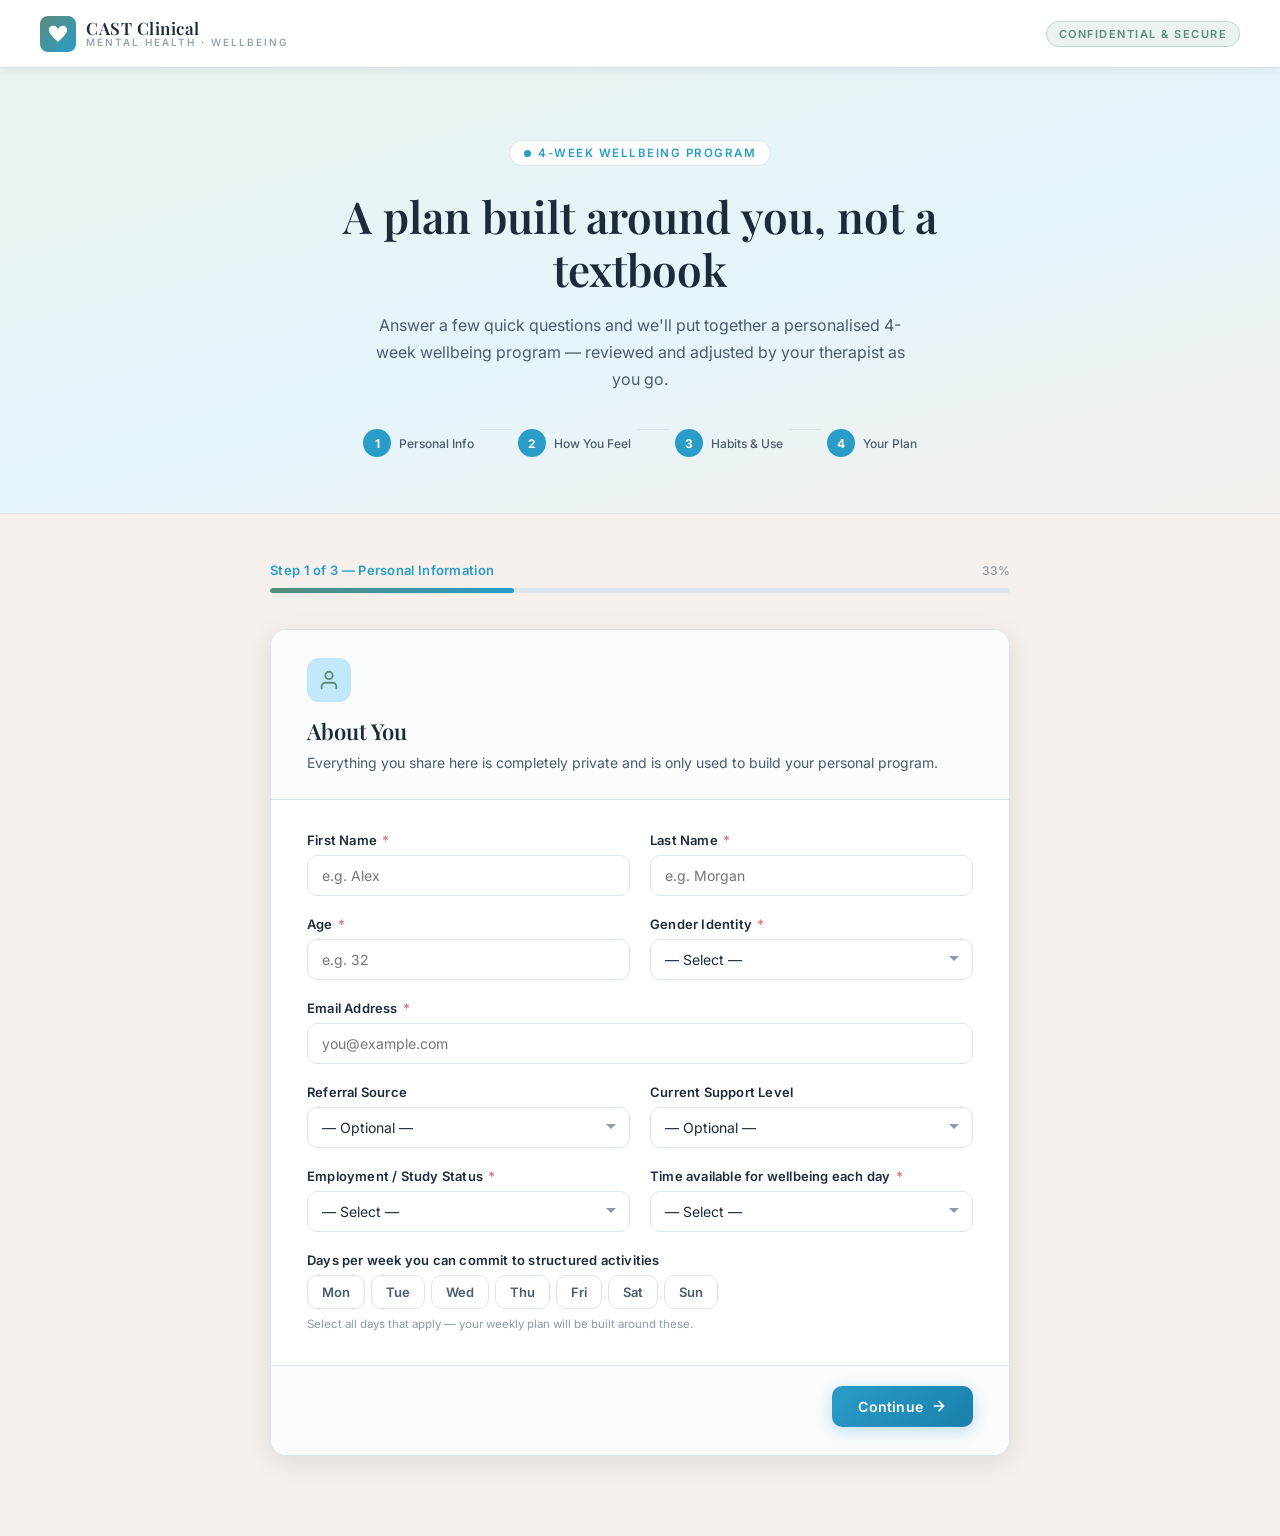
==== index.html @ 34498261 "Initial commit — CAST Clinical 4-week wellbeing program" ====
<!DOCTYPE html>
<html lang="en">
<head>
  <meta charset="UTF-8" />
  <meta name="viewport" content="width=device-width, initial-scale=1.0" />
  <title>CAST Clinical – 4-Week Mental Health & Wellbeing Program</title>
  <link rel="preconnect" href="https://fonts.googleapis.com" />
  <link href="https://fonts.googleapis.com/css2?family=Inter:wght@300;400;500;600;700&family=Playfair+Display:wght@400;500;600&display=swap" rel="stylesheet" />
  <style>
    *, *::before, *::after { box-sizing: border-box; margin: 0; padding: 0; }

    :root {
      --sage:       #5B8C7A;
      --sage-light: #7DB5A0;
      --sage-pale:  #EAF3EF;
      --teal:       #2A9CC8;
      --teal-light: #C0E8F6;
      --sand:       #F5F0EB;
      --white:      #FFFFFF;
      --navy:       #1C2B3A;
      --mid:        #4A5D6E;
      --muted:      #8A9BAB;
      --border:     #DDE5EC;
      --red-soft:   #E07575;
      --gold:       #C9A96E;
      --radius-lg:  16px;
      --radius-md:  10px;
      --radius-sm:  6px;
      --shadow-sm:  0 2px 8px rgba(28,43,58,.07);
      --shadow-md:  0 6px 24px rgba(28,43,58,.10);
      --shadow-lg:  0 16px 48px rgba(28,43,58,.13);
      --transition: .28s cubic-bezier(.4,0,.2,1);
    }

    html { scroll-behavior: smooth; }

    body {
      font-family: 'Inter', sans-serif;
      background: var(--sand);
      color: var(--navy);
      min-height: 100vh;
      overflow-x: hidden;
    }

    /* ── HEADER ───────────────────────────────────── */
    header {
      background: var(--white);
      border-bottom: 1px solid var(--border);
      padding: 0 40px;
      height: 68px;
      display: flex;
      align-items: center;
      justify-content: space-between;
      position: sticky;
      top: 0;
      z-index: 100;
      box-shadow: var(--shadow-sm);
    }

    .logo {
      display: flex;
      align-items: center;
      gap: 10px;
    }

    .logo-mark {
      width: 36px;
      height: 36px;
      background: linear-gradient(135deg, var(--sage), var(--teal));
      border-radius: 8px;
      display: flex;
      align-items: center;
      justify-content: center;
    }

    .logo-mark svg { width: 20px; height: 20px; fill: white; }

    .logo-text {
      display: flex;
      flex-direction: column;
      line-height: 1.1;
    }

    .logo-title {
      font-family: 'Playfair Display', serif;
      font-size: 17px;
      font-weight: 600;
      letter-spacing: .5px;
      color: var(--navy);
    }

    .logo-sub {
      font-size: 10px;
      font-weight: 500;
      letter-spacing: 2px;
      text-transform: uppercase;
      color: var(--muted);
    }

    .header-badge {
      background: var(--sage-pale);
      color: var(--sage);
      font-size: 11px;
      font-weight: 600;
      letter-spacing: 1.5px;
      text-transform: uppercase;
      padding: 5px 12px;
      border-radius: 20px;
      border: 1px solid #BDD8CE;
    }

    /* ── HERO ─────────────────────────────────────── */
    .hero {
      text-align: center;
      padding: 72px 24px 56px;
      background: linear-gradient(165deg, #EAF3EF 0%, #E4F5FB 55%, #F5F0EB 100%);
      border-bottom: 1px solid var(--border);
    }

    .hero-eyebrow {
      display: inline-flex;
      align-items: center;
      gap: 7px;
      background: var(--white);
      border: 1px solid var(--border);
      border-radius: 20px;
      padding: 5px 14px;
      font-size: 11.5px;
      font-weight: 600;
      letter-spacing: 1.5px;
      text-transform: uppercase;
      color: var(--teal);
      margin-bottom: 24px;
    }

    .hero-eyebrow::before {
      content: '';
      width: 7px;
      height: 7px;
      border-radius: 50%;
      background: var(--teal);
    }

    .hero h1 {
      font-family: 'Playfair Display', serif;
      font-size: clamp(28px, 4vw, 44px);
      font-weight: 600;
      color: var(--navy);
      line-height: 1.2;
      max-width: 620px;
      margin: 0 auto 16px;
    }

    .hero p {
      font-size: 16px;
      font-weight: 400;
      color: var(--mid);
      max-width: 540px;
      margin: 0 auto 36px;
      line-height: 1.7;
    }

    .hero-steps {
      display: flex;
      justify-content: center;
      gap: 0;
      max-width: 520px;
      margin: 0 auto;
    }

    .hero-step {
      display: flex;
      align-items: center;
      gap: 8px;
    }

    .hero-step-num {
      width: 28px;
      height: 28px;
      border-radius: 50%;
      background: var(--teal);
      color: white;
      font-size: 12px;
      font-weight: 700;
      display: flex;
      align-items: center;
      justify-content: center;
      flex-shrink: 0;
    }

    .hero-step-label {
      font-size: 12px;
      font-weight: 500;
      color: var(--mid);
      white-space: nowrap;
    }

    .hero-step-divider {
      width: 32px;
      height: 1px;
      background: var(--border);
      margin: 0 6px;
      flex-shrink: 0;
    }

    /* ── MAIN CONTAINER ───────────────────────────── */
    .container {
      max-width: 780px;
      margin: 48px auto 80px;
      padding: 0 20px;
    }

    /* ── PROGRESS BAR ─────────────────────────────── */
    .progress-wrap {
      margin-bottom: 36px;
    }

    .progress-header {
      display: flex;
      justify-content: space-between;
      align-items: baseline;
      margin-bottom: 10px;
    }

    .progress-label {
      font-size: 13px;
      font-weight: 600;
      color: var(--teal);
      letter-spacing: .3px;
    }

    .progress-count {
      font-size: 12px;
      color: var(--muted);
      font-weight: 500;
    }

    .progress-bar-bg {
      height: 5px;
      background: var(--border);
      border-radius: 10px;
      overflow: hidden;
    }

    .progress-bar-fill {
      height: 100%;
      background: linear-gradient(90deg, var(--sage), var(--teal));
      border-radius: 10px;
      transition: width .5s cubic-bezier(.4,0,.2,1);
    }

    /* ── CARD ─────────────────────────────────────── */
    .card {
      background: var(--white);
      border-radius: var(--radius-lg);
      border: 1px solid var(--border);
      box-shadow: var(--shadow-md);
      overflow: hidden;
    }

    .card-header {
      padding: 28px 36px 24px;
      border-bottom: 1px solid var(--border);
      background: linear-gradient(135deg, #F9FBFC, #FAFCFB);
    }

    .card-icon {
      width: 44px;
      height: 44px;
      border-radius: 12px;
      display: flex;
      align-items: center;
      justify-content: center;
      margin-bottom: 14px;
      background: var(--teal-light);
    }

    .card-icon svg { width: 22px; height: 22px; }

    .card-header h2 {
      font-family: 'Playfair Display', serif;
      font-size: 22px;
      font-weight: 600;
      color: var(--navy);
      margin-bottom: 6px;
    }

    .card-header p {
      font-size: 14px;
      color: var(--mid);
      line-height: 1.6;
    }

    .card-body { padding: 32px 36px; }

    /* ── FORM ELEMENTS ────────────────────────────── */
    .form-grid {
      display: grid;
      grid-template-columns: 1fr 1fr;
      gap: 20px;
    }

    .form-grid.full { grid-template-columns: 1fr; }

    .form-field {
      display: flex;
      flex-direction: column;
      gap: 7px;
    }

    .form-field.span-2 { grid-column: span 2; }

    label {
      font-size: 13px;
      font-weight: 600;
      color: var(--navy);
      letter-spacing: .2px;
    }

    label .req { color: var(--red-soft); margin-left: 2px; }

    input[type="text"],
    input[type="email"],
    input[type="number"],
    select,
    textarea {
      width: 100%;
      padding: 11px 14px;
      border: 1.5px solid var(--border);
      border-radius: var(--radius-md);
      font-family: 'Inter', sans-serif;
      font-size: 14px;
      color: var(--navy);
      background: var(--white);
      outline: none;
      transition: border-color var(--transition), box-shadow var(--transition);
      appearance: none;
    }

    input:focus, select:focus, textarea:focus {
      border-color: var(--teal);
      box-shadow: 0 0 0 3px rgba(42,156,200,.12);
    }

    select {
      background-image: url("data:image/svg+xml,%3Csvg xmlns='http://www.w3.org/2000/svg' width='12' height='12' viewBox='0 0 12 12'%3E%3Cpath fill='%238A9BAB' d='M6 8L1 3h10z'/%3E%3C/svg%3E");
      background-repeat: no-repeat;
      background-position: right 12px center;
      padding-right: 36px;
      cursor: pointer;
    }

    textarea { resize: vertical; min-height: 90px; }

    .field-hint {
      font-size: 11.5px;
      color: var(--muted);
      line-height: 1.5;
    }

    /* ── SECTION TITLE ────────────────────────────── */
    .section-title {
      font-size: 11.5px;
      font-weight: 700;
      letter-spacing: 2px;
      text-transform: uppercase;
      color: var(--teal);
      margin-bottom: 14px;
      padding-bottom: 10px;
      border-bottom: 1px solid var(--teal-light);
    }

    /* ── CHECKBOX GRID ────────────────────────────── */
    .check-grid {
      display: grid;
      grid-template-columns: repeat(auto-fill, minmax(200px, 1fr));
      gap: 10px;
      margin-bottom: 28px;
    }

    .check-item {
      position: relative;
    }

    .check-item input[type="checkbox"] {
      position: absolute;
      opacity: 0;
      width: 0;
      height: 0;
    }

    .check-label {
      display: flex;
      align-items: center;
      gap: 10px;
      padding: 11px 14px;
      border: 1.5px solid var(--border);
      border-radius: var(--radius-md);
      cursor: pointer;
      font-size: 13.5px;
      font-weight: 500;
      color: var(--mid);
      background: var(--white);
      transition: all var(--transition);
      user-select: none;
    }

    .check-label:hover {
      border-color: var(--teal);
      background: var(--teal-light);
      color: var(--navy);
    }

    .check-item input:checked + .check-label {
      border-color: var(--teal);
      background: var(--teal-light);
      color: var(--teal);
      font-weight: 600;
    }

    .check-box {
      width: 18px;
      height: 18px;
      border: 2px solid var(--border);
      border-radius: 4px;
      flex-shrink: 0;
      background: var(--white);
      display: flex;
      align-items: center;
      justify-content: center;
      transition: all var(--transition);
    }

    .check-item input:checked + .check-label .check-box {
      background: var(--teal);
      border-color: var(--teal);
    }

    .check-box::after {
      content: '';
      width: 5px;
      height: 8px;
      border: 2px solid white;
      border-top: none;
      border-left: none;
      transform: rotate(45deg) translateY(-1px);
      opacity: 0;
      transition: opacity var(--transition);
    }

    .check-item input:checked + .check-label .check-box::after {
      opacity: 1;
    }

    /* ── SEVERITY SCALE ───────────────────────────── */
    .severity-grid {
      display: grid;
      grid-template-columns: 1fr 1fr;
      gap: 14px;
      margin-bottom: 28px;
    }

    .severity-item label {
      display: block;
      margin-bottom: 8px;
    }

    .scale-buttons {
      display: flex;
      gap: 4px;
    }

    .scale-btn {
      flex: 1;
      padding: 7px 0;
      border: 1.5px solid var(--border);
      border-radius: var(--radius-sm);
      font-size: 12px;
      font-weight: 600;
      color: var(--muted);
      background: var(--white);
      cursor: pointer;
      text-align: center;
      transition: all var(--transition);
    }

    .scale-btn:hover { border-color: var(--teal); color: var(--teal); }

    .scale-btn.active {
      background: var(--teal);
      border-color: var(--teal);
      color: white;
    }

    .scale-legend {
      display: flex;
      justify-content: space-between;
      margin-top: 5px;
    }

    .scale-legend span { font-size: 10.5px; color: var(--muted); }

    /* ── RADIO CARDS ──────────────────────────────── */
    .radio-row {
      display: flex;
      gap: 10px;
      margin-bottom: 20px;
      flex-wrap: wrap;
    }

    .radio-item { position: relative; }

    .radio-item input[type="radio"] {
      position: absolute;
      opacity: 0;
      width: 0;
      height: 0;
    }

    .radio-label {
      display: inline-flex;
      align-items: center;
      gap: 7px;
      padding: 9px 16px;
      border: 1.5px solid var(--border);
      border-radius: 20px;
      cursor: pointer;
      font-size: 13px;
      font-weight: 500;
      color: var(--mid);
      background: var(--white);
      transition: all var(--transition);
    }

    .radio-label:hover { border-color: var(--teal); color: var(--navy); }

    .radio-item input:checked + .radio-label {
      border-color: var(--teal);
      background: var(--teal-light);
      color: var(--teal);
      font-weight: 600;
    }

    /* ── VR PREFERENCE CARDS ─────────────────────── */
    .vr-cards {
      display: flex;
      flex-direction: column;
      gap: 10px;
    }

    .vr-card-label {
      border-radius: var(--radius-md) !important;
      padding: 14px 16px !important;
      align-items: flex-start !important;
      gap: 14px !important;
      width: 100%;
    }

    .vr-icon { font-size: 22px; line-height: 1; flex-shrink: 0; margin-top: 1px; }

    .vr-card-text {
      display: flex;
      flex-direction: column;
      gap: 3px;
    }

    .vr-card-text strong {
      font-size: 14px;
      font-weight: 600;
      color: var(--navy);
      display: block;
    }

    .vr-card-text span {
      font-size: 12.5px;
      color: var(--mid);
      line-height: 1.5;
    }

    .radio-item input:checked + .vr-card-label .vr-card-text strong { color: var(--teal); }
    .radio-item input:checked + .vr-card-label .vr-card-text span   { color: var(--teal); opacity: .85; }

    /* ── NAVIGATION BUTTONS ───────────────────────── */
    .card-footer {
      padding: 20px 36px 28px;
      display: flex;
      justify-content: space-between;
      align-items: center;
      border-top: 1px solid var(--border);
      background: #FAFBFC;
    }

    .btn {
      display: inline-flex;
      align-items: center;
      gap: 8px;
      padding: 12px 26px;
      border-radius: var(--radius-md);
      font-family: 'Inter', sans-serif;
      font-size: 14px;
      font-weight: 600;
      cursor: pointer;
      border: none;
      transition: all var(--transition);
      outline: none;
      letter-spacing: .2px;
    }

    .btn-primary {
      background: linear-gradient(135deg, var(--teal), #1A7FAB);
      color: white;
      box-shadow: 0 4px 16px rgba(42,156,200,.30);
    }

    .btn-primary:hover {
      transform: translateY(-1px);
      box-shadow: 0 6px 20px rgba(42,156,200,.40);
    }

    .btn-primary:active { transform: translateY(0); }

    .btn-secondary {
      background: var(--white);
      color: var(--mid);
      border: 1.5px solid var(--border);
    }

    .btn-secondary:hover {
      background: var(--sand);
      border-color: #C4CFDA;
      color: var(--navy);
    }

    .btn svg { width: 16px; height: 16px; flex-shrink: 0; }

    /* ── STEP VISIBILITY ──────────────────────────── */
    .step { display: none; }
    .step.active { display: block; animation: fadeSlide .35s ease; }

    @keyframes fadeSlide {
      from { opacity: 0; transform: translateY(12px); }
      to   { opacity: 1; transform: translateY(0); }
    }

    /* ── TREATMENT PLAN ───────────────────────────── */
    #plan-card { display: none; animation: fadeSlide .4s ease; }
    #plan-card.visible { display: block; }

    .plan-hero {
      background: linear-gradient(135deg, var(--sage) 0%, var(--teal) 100%);
      padding: 40px 36px 36px;
      color: white;
      position: relative;
      overflow: hidden;
    }

    .plan-hero::before {
      content: '';
      position: absolute;
      right: -60px;
      top: -60px;
      width: 240px;
      height: 240px;
      border-radius: 50%;
      background: rgba(255,255,255,.08);
    }

    .plan-hero::after {
      content: '';
      position: absolute;
      right: 40px;
      bottom: -80px;
      width: 180px;
      height: 180px;
      border-radius: 50%;
      background: rgba(255,255,255,.06);
    }

    .plan-greeting {
      font-size: 13px;
      font-weight: 500;
      letter-spacing: 1px;
      text-transform: uppercase;
      opacity: .8;
      margin-bottom: 8px;
    }

    .plan-hero h2 {
      font-family: 'Playfair Display', serif;
      font-size: 26px;
      font-weight: 600;
      margin-bottom: 10px;
    }

    .plan-hero p {
      font-size: 14px;
      opacity: .85;
      line-height: 1.65;
      max-width: 500px;
    }

    .plan-date {
      display: inline-flex;
      align-items: center;
      gap: 6px;
      margin-top: 18px;
      background: rgba(255,255,255,.18);
      border-radius: 20px;
      padding: 5px 14px;
      font-size: 12px;
      font-weight: 500;
    }

    .plan-body { padding: 36px; }

    .plan-diagnoses {
      display: flex;
      flex-wrap: wrap;
      gap: 8px;
      margin-bottom: 32px;
    }

    .dx-tag {
      padding: 5px 14px;
      border-radius: 20px;
      font-size: 12px;
      font-weight: 600;
      letter-spacing: .3px;
    }

    .dx-tag.mental {
      background: var(--teal-light);
      color: var(--teal);
      border: 1px solid #A0D8EE;
    }

    .dx-tag.addiction {
      background: #FEF3E7;
      color: #C07A2A;
      border: 1px solid #F0CFA0;
    }

    /* Time blocks */
    .timeline {
      display: flex;
      flex-direction: column;
      gap: 0;
    }

    .time-block {
      display: flex;
      gap: 20px;
      padding-bottom: 24px;
      position: relative;
    }

    .time-block:not(:last-child)::after {
      content: '';
      position: absolute;
      left: 43px;
      top: 52px;
      bottom: 0;
      width: 1px;
      background: var(--border);
    }

    .time-col {
      flex-shrink: 0;
      width: 86px;
      text-align: right;
    }

    .time-label {
      font-size: 11.5px;
      font-weight: 700;
      color: var(--sage);
      letter-spacing: .5px;
      line-height: 1.3;
    }

    .time-sub {
      font-size: 10.5px;
      color: var(--muted);
      margin-top: 2px;
    }

    .time-dot-wrap {
      flex-shrink: 0;
      width: 16px;
      display: flex;
      justify-content: center;
      padding-top: 3px;
    }

    .time-dot {
      width: 10px;
      height: 10px;
      border-radius: 50%;
      background: var(--sage);
      border: 2px solid var(--white);
      box-shadow: 0 0 0 2px var(--sage-light);
      margin-top: 3px;
    }

    .time-content {
      flex: 1;
    }

    .time-content-inner {
      background: var(--white);
      border: 1px solid var(--border);
      border-radius: var(--radius-md);
      padding: 14px 16px;
      box-shadow: var(--shadow-sm);
    }

    .time-content-inner h4 {
      font-size: 14px;
      font-weight: 600;
      color: var(--navy);
      margin-bottom: 6px;
    }

    .time-content-inner p {
      font-size: 13px;
      color: var(--mid);
      line-height: 1.6;
    }

    .time-content-inner ul {
      margin: 8px 0 0 16px;
    }

    .time-content-inner ul li {
      font-size: 13px;
      color: var(--mid);
      line-height: 1.7;
    }

    .time-tag {
      display: inline-block;
      font-size: 10.5px;
      font-weight: 600;
      text-transform: uppercase;
      letter-spacing: 1px;
      padding: 2px 8px;
      border-radius: 4px;
      margin-bottom: 7px;
    }

    .tag-wellness  { background: #EDF6F2; color: var(--sage); }
    .tag-therapy   { background: #D6F1FA; color: var(--teal); }
    .tag-mindful   { background: #F3EDF8; color: #7A5BA8; }
    .tag-nutrition { background: #FEF9ED; color: #B8892A; }
    .tag-social    { background: #FDEFF0; color: #C0525C; }
    .tag-recovery  { background: #FFF3E8; color: #C07A2A; }
    .tag-sleep     { background: #EAF0FD; color: #4A72C0; }
    .tag-tech      { background: #EEF0FD; color: #4A5EC0; }

    /* Resources section */
    .resources-grid {
      display: grid;
      grid-template-columns: 1fr 1fr;
      gap: 14px;
      margin-top: 32px;
    }

    .resource-card {
      background: var(--sand);
      border: 1px solid var(--border);
      border-radius: var(--radius-md);
      padding: 16px;
    }

    .resource-card h4 {
      font-size: 13px;
      font-weight: 700;
      color: var(--navy);
      margin-bottom: 6px;
    }

    .resource-card p {
      font-size: 12.5px;
      color: var(--mid);
      line-height: 1.55;
    }

    .resource-icon {
      width: 30px;
      height: 30px;
      border-radius: 8px;
      background: var(--sage-pale);
      display: flex;
      align-items: center;
      justify-content: center;
      margin-bottom: 10px;
    }

    .resource-icon svg { width: 15px; height: 15px; }

    /* Disclaimer */
    .disclaimer {
      margin-top: 32px;
      padding: 16px 20px;
      background: #FFF9EE;
      border: 1px solid #F0DFBA;
      border-radius: var(--radius-md);
      display: flex;
      gap: 12px;
      align-items: flex-start;
    }

    .disclaimer svg { width: 18px; height: 18px; color: var(--gold); flex-shrink: 0; margin-top: 1px; }

    .disclaimer p {
      font-size: 12px;
      color: #7A6130;
      line-height: 1.6;
    }

    .disclaimer strong { color: #5A4210; }

    /* Print button */
    .plan-actions {
      display: flex;
      gap: 10px;
      margin-top: 28px;
      padding-top: 24px;
      border-top: 1px solid var(--border);
    }

    /* ── DAY PICKER ──────────────────────────────── */
    .day-picker {
      display: flex;
      gap: 6px;
      flex-wrap: wrap;
    }

    .day-btn {
      padding: 8px 14px;
      border: 1.5px solid var(--border);
      border-radius: var(--radius-md);
      background: var(--white);
      font-family: 'Inter', sans-serif;
      font-size: 13px;
      font-weight: 600;
      color: var(--mid);
      cursor: pointer;
      transition: all var(--transition);
    }

    .day-btn:hover {
      border-color: var(--sage-light);
      color: var(--navy);
    }

    .day-btn.selected {
      background: var(--sage);
      border-color: var(--sage);
      color: white;
    }

    /* ── WEEKLY PLAN TABLE ───────────────────────── */
    .week-grid {
      display: flex;
      flex-direction: column;
      gap: 20px;
      margin-bottom: 8px;
    }

    .week-day-block {
      border: 1px solid var(--border);
      border-radius: var(--radius-md);
      overflow: hidden;
      box-shadow: var(--shadow-sm);
    }

    .week-day-header {
      display: flex;
      align-items: center;
      justify-content: space-between;
      padding: 12px 18px;
      background: linear-gradient(90deg, var(--sage-pale), #E8F5FC);
      border-bottom: 1px solid var(--border);
    }

    .week-day-name {
      font-family: 'Playfair Display', serif;
      font-size: 15px;
      font-weight: 600;
      color: var(--navy);
    }

    .week-day-meta {
      font-size: 11px;
      font-weight: 600;
      letter-spacing: 1px;
      text-transform: uppercase;
      color: var(--muted);
    }

    .week-day-slots {
      display: flex;
      flex-direction: column;
      gap: 0;
    }

    .week-slot {
      display: flex;
      gap: 14px;
      padding: 12px 18px;
      border-bottom: 1px solid #F0F4F7;
      align-items: flex-start;
    }

    .week-slot:last-child { border-bottom: none; }

    .week-slot-time {
      flex-shrink: 0;
      width: 80px;
      font-size: 11.5px;
      font-weight: 700;
      color: var(--sage);
      padding-top: 2px;
    }

    .week-slot-body { flex: 1; }

    .week-slot-title {
      font-size: 13.5px;
      font-weight: 600;
      color: var(--navy);
      margin-bottom: 3px;
    }

    .week-slot-desc {
      font-size: 12.5px;
      color: var(--mid);
      line-height: 1.55;
    }

    .week-slot-tag {
      display: inline-block;
      font-size: 10px;
      font-weight: 700;
      text-transform: uppercase;
      letter-spacing: 1px;
      padding: 2px 7px;
      border-radius: 4px;
      margin-bottom: 5px;
    }

    .plan-summary-bar {
      display: flex;
      gap: 16px;
      flex-wrap: wrap;
      margin-bottom: 28px;
      padding: 16px 18px;
      background: var(--sage-pale);
      border: 1px solid #BDD8CE;
      border-radius: var(--radius-md);
    }

    .summary-stat {
      display: flex;
      flex-direction: column;
      gap: 2px;
    }

    .summary-stat-value {
      font-size: 18px;
      font-weight: 700;
      color: var(--teal);
      line-height: 1;
    }

    .summary-stat-label {
      font-size: 11px;
      font-weight: 500;
      color: var(--mid);
      text-transform: uppercase;
      letter-spacing: .8px;
    }

    .summary-stat-divider {
      width: 1px;
      background: #BDD8CE;
      align-self: stretch;
      margin: 0 4px;
    }

    /* ── ERROR STATE ──────────────────────────────── */
    .error-msg {
      font-size: 12px;
      color: var(--red-soft);
      margin-top: 4px;
      display: none;
    }

    .field-error input,
    .field-error select {
      border-color: var(--red-soft) !important;
    }

    /* ── RESPONSIVE ───────────────────────────────── */
    @media (max-width: 640px) {
      header { padding: 0 20px; }
      .card-header, .card-body, .card-footer { padding-left: 20px; padding-right: 20px; }
      .form-grid { grid-template-columns: 1fr; }
      .form-field.span-2 { grid-column: span 1; }
      .check-grid { grid-template-columns: 1fr 1fr; }
      .severity-grid { grid-template-columns: 1fr; }
      .resources-grid { grid-template-columns: 1fr; }
      .hero-steps { flex-direction: column; align-items: center; gap: 10px; }
      .hero-step-divider { width: 1px; height: 16px; margin: 0; }
      .plan-hero { padding: 28px 20px 24px; }
      .plan-body { padding: 20px; }
      .time-col { width: 68px; }
    }

    @media print {
      header, .progress-wrap, .hero, #form-section { display: none !important; }
      #plan-card { display: block !important; box-shadow: none !important; }
      .plan-actions { display: none !important; }
    }
  </style>
</head>
<body>

<!-- ── HEADER ──────────────────────────────────────── -->
<header>
  <div class="logo">
    <div class="logo-mark">
      <svg viewBox="0 0 24 24" xmlns="http://www.w3.org/2000/svg">
        <path d="M12 21.593c-5.63-5.539-11-10.297-11-14.402 0-3.791 3.068-5.191 5.281-5.191 1.312 0 4.151.501 5.719 4.457 1.59-3.968 4.464-4.447 5.726-4.447 2.54 0 5.274 1.621 5.274 5.181 0 4.069-5.136 8.625-11 14.402z"/>
      </svg>
    </div>
    <div class="logo-text">
      <span class="logo-title">CAST Clinical</span>
      <span class="logo-sub">Mental Health · Wellbeing</span>
    </div>
  </div>
  <span class="header-badge">Confidential &amp; Secure</span>
</header>

<!-- ── HERO ────────────────────────────────────────── -->
<div class="hero">
  <div class="hero-eyebrow">4-Week Wellbeing Program</div>
  <h1>A plan built around you, not a textbook</h1>
  <p>Answer a few quick questions and we'll put together a personalised 4-week wellbeing program — reviewed and adjusted by your therapist as you go.</p>
  <div class="hero-steps">
    <div class="hero-step">
      <div class="hero-step-num">1</div>
      <span class="hero-step-label">Personal Info</span>
    </div>
    <div class="hero-step-divider"></div>
    <div class="hero-step">
      <div class="hero-step-num">2</div>
      <span class="hero-step-label">How You Feel</span>
    </div>
    <div class="hero-step-divider"></div>
    <div class="hero-step">
      <div class="hero-step-num">3</div>
      <span class="hero-step-label">Habits & Use</span>
    </div>
    <div class="hero-step-divider"></div>
    <div class="hero-step">
      <div class="hero-step-num">4</div>
      <span class="hero-step-label">Your Plan</span>
    </div>
  </div>
</div>

<!-- ── MAIN ─────────────────────────────────────────── -->
<div class="container">

  <!-- PROGRESS -->
  <div class="progress-wrap" id="progress-wrap">
    <div class="progress-header">
      <span class="progress-label" id="progress-label">Step 1 of 3 — Personal Information</span>
      <span class="progress-count" id="progress-count">33%</span>
    </div>
    <div class="progress-bar-bg">
      <div class="progress-bar-fill" id="progress-fill" style="width:33%"></div>
    </div>
  </div>

  <!-- FORM SECTION -->
  <div id="form-section">

    <!-- ─── STEP 1: PERSONAL INFO ─────────────────── -->
    <div class="step active" id="step-1">
      <div class="card">
        <div class="card-header">
          <div class="card-icon">
            <svg viewBox="0 0 24 24" fill="none" stroke="#5B8C7A" stroke-width="2" stroke-linecap="round" stroke-linejoin="round">
              <path d="M20 21v-2a4 4 0 0 0-4-4H8a4 4 0 0 0-4 4v2"/><circle cx="12" cy="7" r="4"/>
            </svg>
          </div>
          <h2>About You</h2>
          <p>Everything you share here is completely private and is only used to build your personal program.</p>
        </div>
        <div class="card-body">
          <div class="form-grid">
            <div class="form-field" id="field-firstName">
              <label for="firstName">First Name <span class="req">*</span></label>
              <input type="text" id="firstName" placeholder="e.g. Alex" autocomplete="given-name" />
              <span class="error-msg">Please enter your first name.</span>
            </div>
            <div class="form-field" id="field-lastName">
              <label for="lastName">Last Name <span class="req">*</span></label>
              <input type="text" id="lastName" placeholder="e.g. Morgan" autocomplete="family-name" />
              <span class="error-msg">Please enter your last name.</span>
            </div>
            <div class="form-field" id="field-age">
              <label for="age">Age <span class="req">*</span></label>
              <input type="number" id="age" placeholder="e.g. 32" min="12" max="100" />
              <span class="error-msg">Please enter a valid age (12–100).</span>
            </div>
            <div class="form-field" id="field-gender">
              <label for="gender">Gender Identity <span class="req">*</span></label>
              <select id="gender">
                <option value="">— Select —</option>
                <option>Male</option>
                <option>Female</option>
                <option>Non-binary</option>
                <option>Transgender Male</option>
                <option>Transgender Female</option>
                <option>Prefer not to say</option>
                <option>Other</option>
              </select>
              <span class="error-msg">Please select an option.</span>
            </div>
            <div class="form-field span-2" id="field-email">
              <label for="email">Email Address <span class="req">*</span></label>
              <input type="email" id="email" placeholder="you@example.com" autocomplete="email" />
              <span class="error-msg">Please enter a valid email address.</span>
            </div>
            <div class="form-field" id="field-referral">
              <label for="referral">Referral Source</label>
              <select id="referral">
                <option value="">— Optional —</option>
                <option>Self-referred</option>
                <option>GP / Primary Care</option>
                <option>Psychiatrist</option>
                <option>Therapist / Counsellor</option>
                <option>Family / Friend</option>
                <option>Online Search</option>
                <option>Other</option>
              </select>
            </div>
            <div class="form-field" id="field-support">
              <label for="support">Current Support Level</label>
              <select id="support">
                <option value="">— Optional —</option>
                <option>No current support</option>
                <option>Seeing a GP</option>
                <option>In therapy</option>
                <option>On medication</option>
                <option>Inpatient / Residential</option>
                <option>Multiple supports</option>
              </select>
            </div>
            <div class="form-field" id="field-workStatus">
              <label for="workStatus">Employment / Study Status <span class="req">*</span></label>
              <select id="workStatus">
                <option value="">— Select —</option>
                <option value="fulltime">Employed full-time (35+ hrs/week)</option>
                <option value="parttime">Employed part-time (15–34 hrs/week)</option>
                <option value="casual">Casual / freelance / shift work</option>
                <option value="student">Full-time student</option>
                <option value="student-part">Part-time student</option>
                <option value="carer">Full-time carer / homemaker</option>
                <option value="unemployed">Not currently employed</option>
                <option value="retired">Retired</option>
              </select>
              <span class="error-msg">Please select your employment status.</span>
            </div>
            <div class="form-field" id="field-therapyTime">
              <label for="therapyTime">Time available for wellbeing each day <span class="req">*</span></label>
              <select id="therapyTime">
                <option value="">— Select —</option>
                <option value="15">Up to 15 minutes</option>
                <option value="30">About 30 minutes</option>
                <option value="60">About 1 hour</option>
                <option value="90">1–2 hours</option>
                <option value="120">2+ hours</option>
              </select>
              <span class="error-msg">Please select your available time.</span>
            </div>
            <div class="form-field span-2">
              <label for="therapyDays">Days per week you can commit to structured activities</label>
              <div class="day-picker" id="therapyDays">
                <button type="button" class="day-btn" data-day="Mon">Mon</button>
                <button type="button" class="day-btn" data-day="Tue">Tue</button>
                <button type="button" class="day-btn" data-day="Wed">Wed</button>
                <button type="button" class="day-btn" data-day="Thu">Thu</button>
                <button type="button" class="day-btn" data-day="Fri">Fri</button>
                <button type="button" class="day-btn" data-day="Sat">Sat</button>
                <button type="button" class="day-btn" data-day="Sun">Sun</button>
              </div>
              <span class="field-hint">Select all days that apply — your weekly plan will be built around these.</span>
            </div>
          </div>
        </div>
        <div class="card-footer">
          <span></span>
          <button class="btn btn-primary" onclick="nextStep(1)">
            Continue
            <svg viewBox="0 0 24 24" fill="none" stroke="currentColor" stroke-width="2.5" stroke-linecap="round" stroke-linejoin="round"><path d="M5 12h14M12 5l7 7-7 7"/></svg>
          </button>
        </div>
      </div>
    </div>

    <!-- ─── STEP 2: MENTAL HEALTH HISTORY ────────── -->
    <div class="step" id="step-2">
      <div class="card">
        <div class="card-header">
          <div class="card-icon">
            <svg viewBox="0 0 24 24" fill="none" stroke="#5B8C7A" stroke-width="2" stroke-linecap="round" stroke-linejoin="round">
              <path d="M9.5 2A2.5 2.5 0 0 1 12 4.5v15a2.5 2.5 0 0 1-4.96-.46 2.5 2.5 0 0 1-1.98-3.006 3 3 0 0 1-.34-5.58 2.5 2.5 0 0 1 1.32-4.24 2.5 2.5 0 0 1 1.96-3.192A2.5 2.5 0 0 1 9.5 2Z"/><path d="M14.5 2A2.5 2.5 0 0 0 12 4.5v15a2.5 2.5 0 0 0 4.96-.46 2.5 2.5 0 0 0 1.98-3.006 3 3 0 0 0 .34-5.58 2.5 2.5 0 0 0-1.32-4.24 2.5 2.5 0 0 0-1.96-3.192A2.5 2.5 0 0 0 14.5 2Z"/>
            </svg>
          </div>
          <h2>How Have You Been Feeling?</h2>
          <p>Tick anything that sounds like you — whether you've had a formal diagnosis or just recognise the pattern. You can select as many as you like.</p>
        </div>
        <div class="card-body">

          <!-- Mood Disorders -->
          <div class="section-title">Mood &amp; Emotions</div>
          <div class="check-grid">
            <div class="check-item"><input type="checkbox" id="mdd" name="mental" value="Major Depressive Disorder (MDD)"><label class="check-label" for="mdd"><span class="check-box"></span>Major Depression (MDD)</label></div>
            <div class="check-item"><input type="checkbox" id="bipolar1" name="mental" value="Bipolar I Disorder"><label class="check-label" for="bipolar1"><span class="check-box"></span>Bipolar I</label></div>
            <div class="check-item"><input type="checkbox" id="bipolar2" name="mental" value="Bipolar II Disorder"><label class="check-label" for="bipolar2"><span class="check-box"></span>Bipolar II</label></div>
            <div class="check-item"><input type="checkbox" id="dysthymia" name="mental" value="Persistent Depressive Disorder (Dysthymia)"><label class="check-label" for="dysthymia"><span class="check-box"></span>Persistent Depression</label></div>
            <div class="check-item"><input type="checkbox" id="cyclothymia" name="mental" value="Cyclothymic Disorder"><label class="check-label" for="cyclothymia"><span class="check-box"></span>Cyclothymia</label></div>
            <div class="check-item"><input type="checkbox" id="pmdd" name="mental" value="PMDD"><label class="check-label" for="pmdd"><span class="check-box"></span>PMDD</label></div>
          </div>

          <!-- Anxiety Disorders -->
          <div class="section-title">Anxiety &amp; Stress</div>
          <div class="check-grid">
            <div class="check-item"><input type="checkbox" id="gad" name="mental" value="Generalised Anxiety Disorder (GAD)"><label class="check-label" for="gad"><span class="check-box"></span>Generalised Anxiety (GAD)</label></div>
            <div class="check-item"><input type="checkbox" id="panic" name="mental" value="Panic Disorder"><label class="check-label" for="panic"><span class="check-box"></span>Panic Disorder</label></div>
            <div class="check-item"><input type="checkbox" id="social-anx" name="mental" value="Social Anxiety Disorder"><label class="check-label" for="social-anx"><span class="check-box"></span>Social Anxiety</label></div>
            <div class="check-item"><input type="checkbox" id="phobia" name="mental" value="Specific Phobia"><label class="check-label" for="phobia"><span class="check-box"></span>Specific Phobia</label></div>
            <div class="check-item"><input type="checkbox" id="ptsd" name="mental" value="PTSD"><label class="check-label" for="ptsd"><span class="check-box"></span>PTSD</label></div>
            <div class="check-item"><input type="checkbox" id="cptsd" name="mental" value="Complex PTSD (C-PTSD)"><label class="check-label" for="cptsd"><span class="check-box"></span>Complex PTSD (C-PTSD)</label></div>
            <div class="check-item"><input type="checkbox" id="acute-stress" name="mental" value="Acute Stress Disorder"><label class="check-label" for="acute-stress"><span class="check-box"></span>Acute Stress Disorder</label></div>
            <div class="check-item"><input type="checkbox" id="agoraphobia" name="mental" value="Agoraphobia"><label class="check-label" for="agoraphobia"><span class="check-box"></span>Agoraphobia</label></div>
          </div>

          <!-- Neurodevelopmental -->
          <div class="section-title">Focus, Attention &amp; Learning</div>
          <div class="check-grid">
            <div class="check-item"><input type="checkbox" id="adhd-i" name="mental" value="ADHD – Inattentive Type"><label class="check-label" for="adhd-i"><span class="check-box"></span>ADHD – Inattentive</label></div>
            <div class="check-item"><input type="checkbox" id="adhd-h" name="mental" value="ADHD – Hyperactive/Combined"><label class="check-label" for="adhd-h"><span class="check-box"></span>ADHD – Hyperactive/Combined</label></div>
            <div class="check-item"><input type="checkbox" id="autism" name="mental" value="Autism Spectrum (ASD)"><label class="check-label" for="autism"><span class="check-box"></span>Autism Spectrum (ASD)</label></div>
            <div class="check-item"><input type="checkbox" id="dyslexia" name="mental" value="Dyslexia / Learning Differences"><label class="check-label" for="dyslexia"><span class="check-box"></span>Dyslexia / Learning Diff.</label></div>
          </div>

          <!-- OCD & Related -->
          <div class="section-title">Repetitive Thoughts &amp; Urges</div>
          <div class="check-grid">
            <div class="check-item"><input type="checkbox" id="ocd" name="mental" value="OCD"><label class="check-label" for="ocd"><span class="check-box"></span>OCD</label></div>
            <div class="check-item"><input type="checkbox" id="bdd" name="mental" value="Body Dysmorphic Disorder (BDD)"><label class="check-label" for="bdd"><span class="check-box"></span>Body Dysmorphia (BDD)</label></div>
            <div class="check-item"><input type="checkbox" id="hoarding" name="mental" value="Hoarding Disorder"><label class="check-label" for="hoarding"><span class="check-box"></span>Hoarding Disorder</label></div>
            <div class="check-item"><input type="checkbox" id="trichotillo" name="mental" value="Trichotillomania (Hair Pulling)"><label class="check-label" for="trichotillo"><span class="check-box"></span>Trichotillomania</label></div>
          </div>

          <!-- Psychotic & Personality -->
          <div class="section-title">Personality &amp; Identity</div>
          <div class="check-grid">
            <div class="check-item"><input type="checkbox" id="schizo" name="mental" value="Schizophrenia"><label class="check-label" for="schizo"><span class="check-box"></span>Schizophrenia</label></div>
            <div class="check-item"><input type="checkbox" id="schizoaff" name="mental" value="Schizoaffective Disorder"><label class="check-label" for="schizoaff"><span class="check-box"></span>Schizoaffective Disorder</label></div>
            <div class="check-item"><input type="checkbox" id="bpd" name="mental" value="Borderline Personality Disorder (BPD)"><label class="check-label" for="bpd"><span class="check-box"></span>BPD</label></div>
            <div class="check-item"><input type="checkbox" id="narcissistic" name="mental" value="Narcissistic PD"><label class="check-label" for="narcissistic"><span class="check-box"></span>Narcissistic PD</label></div>
            <div class="check-item"><input type="checkbox" id="avpd" name="mental" value="Avoidant Personality Disorder"><label class="check-label" for="avpd"><span class="check-box"></span>Avoidant PD</label></div>
            <div class="check-item"><input type="checkbox" id="aspd" name="mental" value="Antisocial Personality Disorder"><label class="check-label" for="aspd"><span class="check-box"></span>Antisocial PD</label></div>
          </div>

          <!-- Eating & Somatic -->
          <div class="section-title">Eating, Body Image &amp; Other</div>
          <div class="check-grid">
            <div class="check-item"><input type="checkbox" id="anorexia" name="mental" value="Anorexia Nervosa"><label class="check-label" for="anorexia"><span class="check-box"></span>Anorexia Nervosa</label></div>
            <div class="check-item"><input type="checkbox" id="bulimia" name="mental" value="Bulimia Nervosa"><label class="check-label" for="bulimia"><span class="check-box"></span>Bulimia Nervosa</label></div>
            <div class="check-item"><input type="checkbox" id="binge-eat" name="mental" value="Binge Eating Disorder"><label class="check-label" for="binge-eat"><span class="check-box"></span>Binge Eating Disorder</label></div>
            <div class="check-item"><input type="checkbox" id="dissoc" name="mental" value="Dissociative Disorders"><label class="check-label" for="dissoc"><span class="check-box"></span>Dissociative Disorders</label></div>
            <div class="check-item"><input type="checkbox" id="insomnia" name="mental" value="Insomnia / Sleep Disorder"><label class="check-label" for="insomnia"><span class="check-box"></span>Insomnia / Sleep Disorder</label></div>
            <div class="check-item"><input type="checkbox" id="somatic" name="mental" value="Somatic Symptom Disorder"><label class="check-label" for="somatic"><span class="check-box"></span>Somatic Symptom Disorder</label></div>
          </div>

          <!-- Severity -->
          <div class="section-title" style="margin-top:8px;">How Much Does This Affect Your Day-to-Day Life?</div>
          <div class="severity-grid">
            <div class="severity-item">
              <label>How low or unstable is your mood?</label>
              <div class="scale-buttons" id="mood-severity">
                <button class="scale-btn" onclick="selectScale(this,'mood-severity')">1</button>
                <button class="scale-btn" onclick="selectScale(this,'mood-severity')">2</button>
                <button class="scale-btn" onclick="selectScale(this,'mood-severity')">3</button>
                <button class="scale-btn" onclick="selectScale(this,'mood-severity')">4</button>
                <button class="scale-btn" onclick="selectScale(this,'mood-severity')">5</button>
              </div>
              <div class="scale-legend"><span>Mild</span><span>Severe</span></div>
            </div>
            <div class="severity-item">
              <label>How anxious do you feel day to day?</label>
              <div class="scale-buttons" id="anx-severity">
                <button class="scale-btn" onclick="selectScale(this,'anx-severity')">1</button>
                <button class="scale-btn" onclick="selectScale(this,'anx-severity')">2</button>
                <button class="scale-btn" onclick="selectScale(this,'anx-severity')">3</button>
                <button class="scale-btn" onclick="selectScale(this,'anx-severity')">4</button>
                <button class="scale-btn" onclick="selectScale(this,'anx-severity')">5</button>
              </div>
              <div class="scale-legend"><span>Mild</span><span>Severe</span></div>
            </div>
            <div class="severity-item">
              <label>Does this affect work or daily tasks?</label>
              <div class="scale-buttons" id="func-severity">
                <button class="scale-btn" onclick="selectScale(this,'func-severity')">1</button>
                <button class="scale-btn" onclick="selectScale(this,'func-severity')">2</button>
                <button class="scale-btn" onclick="selectScale(this,'func-severity')">3</button>
                <button class="scale-btn" onclick="selectScale(this,'func-severity')">4</button>
                <button class="scale-btn" onclick="selectScale(this,'func-severity')">5</button>
              </div>
              <div class="scale-legend"><span>Minimal</span><span>Severe</span></div>
            </div>
            <div class="severity-item">
              <label>How well are you sleeping?</label>
              <div class="scale-buttons" id="sleep-severity">
                <button class="scale-btn" onclick="selectScale(this,'sleep-severity')">1</button>
                <button class="scale-btn" onclick="selectScale(this,'sleep-severity')">2</button>
                <button class="scale-btn" onclick="selectScale(this,'sleep-severity')">3</button>
                <button class="scale-btn" onclick="selectScale(this,'sleep-severity')">4</button>
                <button class="scale-btn" onclick="selectScale(this,'sleep-severity')">5</button>
              </div>
              <div class="scale-legend"><span>Good</span><span>Very Poor</span></div>
            </div>
          </div>

        </div>
        <div class="card-footer">
          <button class="btn btn-secondary" onclick="prevStep(2)">
            <svg viewBox="0 0 24 24" fill="none" stroke="currentColor" stroke-width="2.5" stroke-linecap="round" stroke-linejoin="round"><path d="M19 12H5M12 19l-7-7 7-7"/></svg>
            Back
          </button>
          <button class="btn btn-primary" onclick="nextStep(2)">
            Continue
            <svg viewBox="0 0 24 24" fill="none" stroke="currentColor" stroke-width="2.5" stroke-linecap="round" stroke-linejoin="round"><path d="M5 12h14M12 5l7 7-7 7"/></svg>
          </button>
        </div>
      </div>
    </div>

    <!-- ─── STEP 3: SUBSTANCE / ADDICTION ────────── -->
    <div class="step" id="step-3">
      <div class="card">
        <div class="card-header">
          <div class="card-icon">
            <svg viewBox="0 0 24 24" fill="none" stroke="#5B8C7A" stroke-width="2" stroke-linecap="round" stroke-linejoin="round">
              <path d="M10 2h4"/><path d="M9.5 7.5A7 7 0 0 1 19 14a7 7 0 0 1-7 7A7 7 0 0 1 5 14a7 7 0 0 1 4.5-6.5"/><path d="M12 11v3l1.5 1.5"/>
            </svg>
          </div>
          <h2>Habits &amp; Substance Use</h2>
          <p>This is a safe space — nothing you share here is judged. Select anything that applies so we can include the right support in your program.</p>
        </div>
        <div class="card-body">

          <div class="section-title">Substances You Use or Have Used</div>
          <div class="check-grid">
            <div class="check-item"><input type="checkbox" id="alcohol" name="addiction" value="Alcohol Use Disorder"><label class="check-label" for="alcohol"><span class="check-box"></span>Alcohol</label></div>
            <div class="check-item"><input type="checkbox" id="cannabis" name="addiction" value="Cannabis Use Disorder"><label class="check-label" for="cannabis"><span class="check-box"></span>Cannabis</label></div>
            <div class="check-item"><input type="checkbox" id="stimulants" name="addiction" value="Stimulant Use (Cocaine / Meth)"><label class="check-label" for="stimulants"><span class="check-box"></span>Stimulants (Cocaine / Meth)</label></div>
            <div class="check-item"><input type="checkbox" id="opioids" name="addiction" value="Opioid Use Disorder"><label class="check-label" for="opioids"><span class="check-box"></span>Opioids</label></div>
            <div class="check-item"><input type="checkbox" id="benzos" name="addiction" value="Benzodiazepine Dependence"><label class="check-label" for="benzos"><span class="check-box"></span>Benzodiazepines</label></div>
            <div class="check-item"><input type="checkbox" id="nicotine" name="addiction" value="Nicotine / Tobacco Use"><label class="check-label" for="nicotine"><span class="check-box"></span>Nicotine / Tobacco</label></div>
            <div class="check-item"><input type="checkbox" id="mdma" name="addiction" value="MDMA / Ecstasy Use"><label class="check-label" for="mdma"><span class="check-box"></span>MDMA / Ecstasy</label></div>
            <div class="check-item"><input type="checkbox" id="hallucinogens" name="addiction" value="Hallucinogen Use"><label class="check-label" for="hallucinogens"><span class="check-box"></span>Hallucinogens</label></div>
            <div class="check-item"><input type="checkbox" id="rx-misuse" name="addiction" value="Prescription Drug Misuse"><label class="check-label" for="rx-misuse"><span class="check-box"></span>Prescription Drug Misuse</label></div>
            <div class="check-item"><input type="checkbox" id="poly-sub" name="addiction" value="Polysubstance Use"><label class="check-label" for="poly-sub"><span class="check-box"></span>Polysubstance Use</label></div>
          </div>

          <div class="section-title" style="margin-top:8px;">Other Habits &amp; Patterns</div>
          <div class="check-grid">
            <div class="check-item"><input type="checkbox" id="gambling" name="addiction" value="Gambling Disorder"><label class="check-label" for="gambling"><span class="check-box"></span>Gambling</label></div>
            <div class="check-item"><input type="checkbox" id="gaming" name="addiction" value="Gaming / Internet Addiction"><label class="check-label" for="gaming"><span class="check-box"></span>Gaming / Internet</label></div>
            <div class="check-item"><input type="checkbox" id="sex-addict" name="addiction" value="Compulsive Sexual Behaviour"><label class="check-label" for="sex-addict"><span class="check-box"></span>Compulsive Sexual Behaviour</label></div>
            <div class="check-item"><input type="checkbox" id="food-addict" name="addiction" value="Food / Binge Eating Addiction"><label class="check-label" for="food-addict"><span class="check-box"></span>Food / Binge Eating</label></div>
            <div class="check-item"><input type="checkbox" id="shopping" name="addiction" value="Compulsive Shopping / Spending"><label class="check-label" for="shopping"><span class="check-box"></span>Compulsive Shopping</label></div>
            <div class="check-item"><input type="checkbox" id="social-media" name="addiction" value="Social Media Addiction"><label class="check-label" for="social-media"><span class="check-box"></span>Social Media</label></div>
          </div>

          <div class="section-title" style="margin-top:8px;">Where Are You Right Now?</div>
          <div class="radio-row">
            <div class="radio-item"><input type="radio" name="recovery-status" id="rs-active" value="Currently using"><label class="radio-label" for="rs-active">Still using</label></div>
            <div class="radio-item"><input type="radio" name="recovery-status" id="rs-early" value="Early recovery (< 1 year)"><label class="radio-label" for="rs-early">Early in recovery (&lt;1 yr)</label></div>
            <div class="radio-item"><input type="radio" name="recovery-status" id="rs-sustained" value="Sustained recovery (1+ years)"><label class="radio-label" for="rs-sustained">Going strong (1+ yrs)</label></div>
            <div class="radio-item"><input type="radio" name="recovery-status" id="rs-na" value="Not applicable"><label class="radio-label" for="rs-na">Not applicable to me</label></div>
          </div>

          <div class="section-title" style="margin-top:8px;">Virtual Reality Therapy</div>
          <p style="font-size:13px;color:var(--mid);line-height:1.6;margin-bottom:14px;">VR therapy is an emerging evidence-based modality for anxiety, phobias, PTSD and social skills training. Please indicate your current access and comfort with VR.</p>
          <div class="vr-cards" id="vr-cards">
            <div class="radio-item">
              <input type="radio" name="vr-pref" id="vr-have" value="have">
              <label class="radio-label vr-card-label" for="vr-have">
                <span class="vr-icon">🥽</span>
                <span class="vr-card-text">
                  <strong>I already own a VR headset</strong>
                  <span>I have a headset and am open to using VR-based therapy exercises.</span>
                </span>
              </label>
            </div>
            <div class="radio-item">
              <input type="radio" name="vr-pref" id="vr-planning" value="planning">
              <label class="radio-label vr-card-label" for="vr-planning">
                <span class="vr-icon">🛒</span>
                <span class="vr-card-text">
                  <strong>I'm planning to get a VR headset</strong>
                  <span>I'm interested in VR therapy and intend to acquire a headset soon.</span>
                </span>
              </label>
            </div>
            <div class="radio-item">
              <input type="radio" name="vr-pref" id="vr-no" value="no">
              <label class="radio-label vr-card-label" for="vr-no">
                <span class="vr-icon">📱</span>
                <span class="vr-card-text">
                  <strong>I prefer phone / web-based therapy</strong>
                  <span>I'm not comfortable with VR or do not wish to use it — please recommend phone or web alternatives only.</span>
                </span>
              </label>
            </div>
          </div>

          <div class="section-title" style="margin-top:24px;">Comfort with AI-Assisted Therapy</div>
          <p style="font-size:13px;color:var(--mid);line-height:1.6;margin-bottom:14px;">Some components of your plan may involve AI-powered tools (e.g. chatbot check-ins, mood tracking apps, AI journalling). Please indicate how comfortable you are with this.</p>
          <div class="radio-row">
            <div class="radio-item"><input type="radio" name="ai-comfort" id="ai-none" value="none"><label class="radio-label" for="ai-none">Not comfortable</label></div>
            <div class="radio-item"><input type="radio" name="ai-comfort" id="ai-some" value="some"><label class="radio-label" for="ai-some">Somewhat comfortable</label></div>
            <div class="radio-item"><input type="radio" name="ai-comfort" id="ai-ok" value="ok"><label class="radio-label" for="ai-ok">Comfortable</label></div>
            <div class="radio-item"><input type="radio" name="ai-comfort" id="ai-keen" value="keen"><label class="radio-label" for="ai-keen">Very comfortable / excited</label></div>
          </div>

          <div class="section-title">What Would You Most Like Help With?</div>
          <div class="form-grid full">
            <div class="form-field">
              <label for="goals">In your own words, what are you hoping to feel or do differently?</label>
              <textarea id="goals" placeholder="e.g. Feel less anxious, sleep better, cut back on drinking, get back into a routine..."></textarea>
            </div>
          </div>
        </div>
        <div class="card-footer">
          <button class="btn btn-secondary" onclick="prevStep(3)">
            <svg viewBox="0 0 24 24" fill="none" stroke="currentColor" stroke-width="2.5" stroke-linecap="round" stroke-linejoin="round"><path d="M19 12H5M12 19l-7-7 7-7"/></svg>
            Back
          </button>
          <button class="btn btn-primary" onclick="generatePlan()">
            Generate My Plan
            <svg viewBox="0 0 24 24" fill="none" stroke="currentColor" stroke-width="2.5" stroke-linecap="round" stroke-linejoin="round"><path d="M5 12h14M12 5l7 7-7 7"/></svg>
          </button>
        </div>
      </div>
    </div>

  </div><!-- /form-section -->

  <!-- ─── TREATMENT PLAN ──────────────────────────── -->
  <div class="card" id="plan-card">
    <div class="plan-hero">
      <div class="plan-greeting">Your personalised care plan</div>
      <h2 id="plan-name">Good morning, —</h2>
      <p id="plan-intro">Based on your triage responses, we have prepared a structured daily treatment plan to support your wellbeing journey.</p>
      <div class="plan-date">
        <svg width="13" height="13" viewBox="0 0 24 24" fill="none" stroke="white" stroke-width="2" stroke-linecap="round" stroke-linejoin="round"><rect x="3" y="4" width="18" height="18" rx="2" ry="2"/><line x1="16" y1="2" x2="16" y2="6"/><line x1="8" y1="2" x2="8" y2="6"/><line x1="3" y1="10" x2="21" y2="10"/></svg>
        <span id="plan-date-label"></span>
      </div>
    </div>
    <div class="plan-body">

      <!-- Diagnoses summary -->
      <div class="section-title">Your Focus Areas</div>
      <div class="plan-diagnoses" id="plan-diagnoses"></div>

      <!-- Weekly summary bar -->
      <div class="plan-summary-bar" id="plan-summary-bar"></div>

      <!-- 4-week program overview -->
      <div class="section-title">Your 4-Week Program Overview</div>
      <div class="four-week-grid" id="four-week-grid"></div>

      <!-- Week 1 schedule -->
      <div class="section-title" style="margin-top:32px;">Week 1 Daily Schedule <span style="font-weight:400;letter-spacing:0;text-transform:none;font-size:12px;color:var(--muted);">&nbsp;— your starting point</span></div>
      <p style="font-size:13px;color:var(--mid);line-height:1.6;margin-bottom:20px;">This is the routine your therapist will set you up with in Week 1. It will be reviewed and updated at the start of each week as you progress.</p>
      <div class="week-grid" id="plan-timeline"></div>

      <!-- Resources -->
      <div class="section-title" style="margin-top:8px;">Helpful Resources</div>
      <div class="resources-grid" id="plan-resources"></div>

      <!-- Disclaimer -->
      <div class="disclaimer">
        <svg viewBox="0 0 24 24" fill="none" stroke="#C9A96E" stroke-width="2" stroke-linecap="round" stroke-linejoin="round"><circle cx="12" cy="12" r="10"/><line x1="12" y1="8" x2="12" y2="12"/><line x1="12" y1="16" x2="12.01" y2="16"/></svg>
        <p><strong>Important:</strong> This plan is a supportive guide generated from your self-reported triage responses. It is <strong>not</strong> a clinical diagnosis or a substitute for professional medical or psychiatric care. Please share this plan with your treating clinician. If you are in crisis or at risk of harm, please call <strong>000</strong> (AU) · <strong>999</strong> (UK) · <strong>911</strong> (US) or contact the <strong>Lifeline: 13 11 14</strong>.</p>
      </div>

      <!-- Actions -->
      <div class="plan-actions">
        <button class="btn btn-primary" onclick="window.print()">
          <svg viewBox="0 0 24 24" fill="none" stroke="currentColor" stroke-width="2" stroke-linecap="round" stroke-linejoin="round"><polyline points="6 9 6 2 18 2 18 9"/><path d="M6 18H4a2 2 0 0 1-2-2v-5a2 2 0 0 1 2-2h16a2 2 0 0 1 2 2v5a2 2 0 0 1-2 2h-2"/><rect x="6" y="14" width="12" height="8"/></svg>
          Print / Save as PDF
        </button>
        <button class="btn btn-secondary" onclick="startOver()">Start a New Assessment</button>
      </div>
    </div>
  </div>

</div><!-- /container -->

<script>
  // ─── STATE ──────────────────────────────────────────
  let currentStep = 1;
  const totalSteps = 3;

  // ─── PROGRESS ───────────────────────────────────────
  function updateProgress(step) {
    const pct = Math.round((step / totalSteps) * 100);
    const labels = ['', 'Personal Information', 'Mental Health History', 'Substance Use & Addiction'];
    document.getElementById('progress-fill').style.width = pct + '%';
    document.getElementById('progress-label').textContent = `Step ${step} of ${totalSteps} — ${labels[step]}`;
    document.getElementById('progress-count').textContent = pct + '%';
  }

  // ─── DAY PICKER ─────────────────────────────────────
  document.querySelectorAll('.day-btn').forEach(btn => {
    btn.addEventListener('click', () => btn.classList.toggle('selected'));
  });

  // ─── SCALE BUTTONS ───────────────────────────────────
  function selectScale(btn, groupId) {
    document.querySelectorAll(`#${groupId} .scale-btn`).forEach(b => b.classList.remove('active'));
    btn.classList.add('active');
  }

  // ─── VALIDATION ─────────────────────────────────────
  function validateStep1() {
    let ok = true;
    const fields = [
      { id: 'firstName', wrap: 'field-firstName', test: v => v.trim().length >= 1 },
      { id: 'lastName',  wrap: 'field-lastName',  test: v => v.trim().length >= 1 },
      { id: 'age',       wrap: 'field-age',        test: v => v && +v >= 12 && +v <= 100 },
      { id: 'gender',    wrap: 'field-gender',     test: v => v !== '' },
      { id: 'email',      wrap: 'field-email',      test: v => /^[^\s@]+@[^\s@]+\.[^\s@]+$/.test(v) },
      { id: 'workStatus',  wrap: 'field-workStatus',  test: v => v !== '' },
      { id: 'therapyTime', wrap: 'field-therapyTime', test: v => v !== '' },
    ];
    fields.forEach(f => {
      const el = document.getElementById(f.id);
      const wrap = document.getElementById(f.wrap);
      const msg = wrap.querySelector('.error-msg');
      if (!f.test(el.value)) {
        wrap.classList.add('field-error');
        if (msg) msg.style.display = 'block';
        ok = false;
      } else {
        wrap.classList.remove('field-error');
        if (msg) msg.style.display = 'none';
      }
    });
    return ok;
  }

  // ─── NAVIGATION ─────────────────────────────────────
  function nextStep(from) {
    if (from === 1 && !validateStep1()) return;
    document.getElementById(`step-${from}`).classList.remove('active');
    currentStep = from + 1;
    document.getElementById(`step-${currentStep}`).classList.add('active');
    updateProgress(currentStep);
    window.scrollTo({ top: 0, behavior: 'smooth' });
  }

  function prevStep(from) {
    document.getElementById(`step-${from}`).classList.remove('active');
    currentStep = from - 1;
    document.getElementById(`step-${currentStep}`).classList.add('active');
    updateProgress(currentStep);
    window.scrollTo({ top: 0, behavior: 'smooth' });
  }

  // ─── PLAN GENERATION ────────────────────────────────
  function generatePlan() {
    const firstName = document.getElementById('firstName').value.trim();
    const lastName  = document.getElementById('lastName').value.trim();
    const workStatus    = document.getElementById('workStatus').value;
    const therapyMins   = parseInt(document.getElementById('therapyTime').value) || 30;
    const selectedDays  = [...document.querySelectorAll('.day-btn.selected')].map(b => b.dataset.day);
    const activeDays    = selectedDays.length > 0 ? selectedDays : ['Mon','Tue','Wed','Thu','Fri'];
    const mentalChecks   = [...document.querySelectorAll('input[name="mental"]:checked')].map(c => c.value);
    const addictionChecks = [...document.querySelectorAll('input[name="addiction"]:checked')].map(c => c.value);
    const recoveryStatus = (document.querySelector('input[name="recovery-status"]:checked') || {}).value || '';
    // Work & time helpers
    const isFullTime  = workStatus === 'fulltime' || workStatus === 'student';
    const isPartTime  = workStatus === 'parttime' || workStatus === 'casual' || workStatus === 'student-part';
    const isCarer     = workStatus === 'carer';
    const hasFreeTime = workStatus === 'unemployed' || workStatus === 'retired' || isCarer;
    const timeLabel   = therapyMins <= 15 ? 'micro (≤15 min)' : therapyMins <= 30 ? 'brief (30 min)' : therapyMins <= 60 ? 'moderate (1 hr)' : 'extended (1–2+ hrs)';
    const daysLabel   = activeDays.join(', ');
    const vrPref    = (document.querySelector('input[name="vr-pref"]:checked') || {}).value || '';
    const aiComfort = (document.querySelector('input[name="ai-comfort"]:checked') || {}).value || '';
    const vrHave     = vrPref === 'have';
    const vrPlanning = vrPref === 'planning';
    const vrNo       = vrPref === 'no';
    const vrReady    = vrHave || vrPlanning;
    const aiOk       = aiComfort === 'ok' || aiComfort === 'keen';
    const aiSome     = aiComfort === 'some';
    const aiNone     = aiComfort === 'none';
    const moodSev  = (document.querySelector('#mood-severity .active') || {}).textContent || '—';
    const anxSev   = (document.querySelector('#anx-severity .active') || {}).textContent || '—';
    const sleepSev = (document.querySelector('#sleep-severity .active') || {}).textContent || '—';
    const goals    = document.getElementById('goals').value.trim();

    const hasAddiction = addictionChecks.length > 0 && addictionChecks[0] !== 'Not applicable';
    const hasAnxiety   = mentalChecks.some(m => m.includes('Anxiety') || m === 'PTSD' || m === 'Complex PTSD (C-PTSD)' || m === 'Panic Disorder' || m === 'OCD' || m === 'Agoraphobia');
    const hasMood      = mentalChecks.some(m => m.includes('Depress') || m.includes('Bipolar') || m.includes('Cyclothymia') || m.includes('Dysthymia') || m === 'PMDD');
    const hasTrauma    = mentalChecks.some(m => m.includes('PTSD') || m.includes('Trauma'));
    const hasADHD      = mentalChecks.some(m => m.includes('ADHD'));
    const hasOCD       = mentalChecks.some(m => m.includes('OCD') || m.includes('Dysmorphic') || m.includes('Hoarding') || m.includes('Trichotillomania'));
    const hasEating    = mentalChecks.some(m => m.includes('Anorexia') || m.includes('Bulimia') || m.includes('Binge'));
    const hasSleep     = mentalChecks.some(m => m.includes('Insomnia') || m.includes('Sleep')) || sleepSev >= 4;
    const hasBPD       = mentalChecks.some(m => m.includes('BPD') || m.includes('Borderline'));
    const highAnx      = +anxSev >= 4;
    const highMood     = +moodSev >= 4;

    // Set date
    const now = new Date();
    document.getElementById('plan-date-label').textContent = now.toLocaleDateString('en-GB', { weekday:'long', year:'numeric', month:'long', day:'numeric' });

    // Greeting
    const hour = now.getHours();
    const greeting = hour < 12 ? 'Good morning' : hour < 17 ? 'Good afternoon' : 'Good evening';
    document.getElementById('plan-name').textContent = `${greeting}, ${firstName}.`;

    // Intro
    let intro = `This weekly plan has been personalised across ${mentalChecks.length + addictionChecks.length} identified focus areas, calibrated for ${timeLabel} daily sessions on your selected days (${daysLabel}).`;
    if (goals) intro += ` Goals noted: "${goals}".`;
    intro += ' Your therapist will review and adjust this plan over time.';
    document.getElementById('plan-intro').textContent = intro;

    // Diagnoses tags
    const dxEl = document.getElementById('plan-diagnoses');
    dxEl.innerHTML = '';
    if (mentalChecks.length === 0 && addictionChecks.length === 0) {
      dxEl.innerHTML = '<span class="dx-tag mental">General Wellbeing Support</span>';
    }
    mentalChecks.forEach(d => { dxEl.innerHTML += `<span class="dx-tag mental">${d}</span>`; });
    addictionChecks.forEach(d => { dxEl.innerHTML += `<span class="dx-tag addiction">${d}</span>`; });

    // ── SLOT LIBRARY (time-aware) ──────────────────────
    // Each slot: { time, tag, tagLabel, title, desc, minMins, intensive }
    // minMins = minimum daily minutes needed to include this slot
    // intensive = only on high-time days

    const morningRoutine = { time: isFullTime ? '7:00 AM' : '8:00 AM', tag:'tag-wellness', tagLabel:'Morning Routine',
      title:'Morning Activation',
      desc: [
        hasMood || mentalChecks.length === 0 ? 'Mood check-in: rate 1–10, set 3 daily intentions in your journal' : null,
        hasADHD ? 'Review task list & set up Pomodoro blocks (25 min focus / 5 min rest)' : null,
        hasAnxiety || highAnx ? '4-7-8 breathing (3 rounds) to regulate the nervous system' : null,
        hasAddiction ? 'Morning affirmation & sobriety check-in' : null,
        !hasMood && !hasADHD && !hasAnxiety && !hasAddiction ? 'Gratitude journal — write 3 things you are thankful for' : null,
      ].filter(Boolean), minMins: 5 };

    const movementSlot = { time: isFullTime ? '12:30 PM' : '9:30 AM', tag:'tag-wellness', tagLabel:'Physical Health',
      title: therapyMins <= 15 ? '10-min Movement Break' : 'Movement & Exercise',
      desc: [
        therapyMins <= 15 ? '10-minute walk or stretching — even short movement supports mood and cognition' : null,
        therapyMins > 15 && hasMood ? '30-min aerobic exercise (walk, jog, swim) — elevates serotonin' : null,
        therapyMins > 15 && hasADHD ? 'HIIT or sport — regulates dopamine levels' : null,
        therapyMins > 15 && hasAnxiety ? 'Gentle yoga or tai chi — activates parasympathetic nervous system' : null,
        therapyMins > 15 && (hasBPD || hasTrauma) ? 'Somatic movement (dance, yoga) for grounding and body awareness' : null,
        therapyMins > 15 && !hasMood && !hasADHD && !hasAnxiety && !hasBPD && !hasTrauma ? '30-min brisk walk outdoors — light exposure supports mood regulation' : null,
      ].filter(Boolean), minMins: 5 };

    const therapySkillSlot = { time: isFullTime ? 'Lunch or eve' : '10:00 AM', tag:'tag-therapy', tagLabel:'Clinical Practice',
      title:'Therapeutic Skill Practice',
      desc: [
        hasOCD ? 'ERP practice — 20 min structured exposure with response prevention hierarchy' : null,
        hasADHD ? 'CBT skill: attention management review, distraction log update' : null,
        hasTrauma || hasBPD ? 'DBT skill: TIPP or STOP skills for emotion regulation' : null,
        hasMood && !hasOCD && !hasBPD ? 'Behavioural Activation: plan one pleasurable + one mastery activity' : null,
        hasAnxiety && !hasOCD ? 'Cognitive restructuring: identify one anxious thought, apply evidence for/against' : null,
        (hasMood || hasAnxiety) && !hasOCD && !hasBPD ? 'REBT — ABC model: note what happened (A), spot the rigid belief (B — e.g. "I must…"), notice how it made you feel (C), then challenge it. Free worksheet at rebtnetwork.org/library/shf.html' : null,
        hasAddiction ? 'SMART Recovery or 12-Step check-in (online meeting counts)' : null,
        hasEating ? 'Mindful eating check-in before each meal; review structured meal plan' : null,
        !hasOCD && !hasADHD && !hasTrauma && !hasBPD && !hasMood && !hasAnxiety && !hasAddiction && !hasEating ? 'Reflective journaling: reframe one challenging thought constructively using the REBT ABC model' : null,
      ].filter(Boolean), minMins: 10 };

    const mindfulSlot = { time: isFullTime ? '5:30 PM' : '2:00 PM', tag:'tag-mindful', tagLabel:'Mindfulness',
      title: therapyMins <= 15 ? '5-min Mindful Reset' : 'Mindfulness Practice',
      desc: [
        therapyMins <= 15 ? 'Box breathing or 5-4-3-2-1 grounding (5 minutes) — ideal for busy schedules' : null,
        therapyMins > 15 && (hasAnxiety || hasOCD) ? '10-min mindfulness meditation — Headspace, Calm, or Insight Timer' : null,
        therapyMins > 15 && (hasAnxiety || hasTrauma || hasMood || hasOCD) ? 'EFT Tapping (5–10 min) — hold today’s main stressor in mind, rate your distress 0–10, then tap through the sequence: karate chop → eyebrow → side of eye → under eye → chin → collarbone → underarm → top of head. App: The Tapping Solution (thetappingsolution.com)' : null,
        therapyMins > 15 && (hasMood || hasBPD) ? 'Opposite Action: identify low-mood urge and act against it intentionally' : null,
        therapyMins > 15 && hasADHD ? 'Mindful focus break: 5-min breathing reset between task blocks' : null,
        therapyMins > 15 && hasTrauma ? 'Grounding exercise: 5-4-3-2-1 sensory technique if triggered' : null,
        therapyMins > 15 && !hasAnxiety && !hasOCD && !hasMood && !hasBPD && !hasADHD && !hasTrauma ? '10-min breath meditation to reset stress hormones' : null,
      ].filter(Boolean), minMins: 5 };

    const vrTechSlot = (vrReady || vrNo) ? { time: isFullTime ? '6:30 PM' : '3:00 PM', tag:'tag-tech', tagLabel: vrNo ? 'Digital Therapy' : 'VR Therapy',
      title: vrNo ? 'Phone & Web-Based Therapy' : vrHave ? 'VR Therapy Session' : 'Preparing for VR Therapy',
      desc: vrReady ? [
        hasAnxiety || hasOCD ? (vrHave ? 'VR Exposure (Oxford VR, oVRcome, Limbix) — 15–20 min guided anxiety/phobia session' : 'Research Meta Quest 3 / Pico 4; download Oxford VR and oVRcome ready for first session') : null,
        hasTrauma ? (vrHave ? 'VR EMDR session via Psious or Mindmaze — confirm with your therapist first' : 'Discuss VR-assisted EMDR with your therapist ahead of headset arrival') : null,
        hasOCD ? (vrHave ? 'VR ERP practice: immersive hierarchy scenarios in Limbix or oVRcome (ovrcome.io)' : 'Ask therapist about VR ERP — clinically validated for OCD, available on oVRcome') : null,
        hasMood ? (vrHave ? 'Tripp (tripp.city) — research-backed immersive VR mindfulness & mood-lift sessions. Available on Meta Quest & mobile AR. Also try Nature Treks VR for calming environments.' : 'Tripp (tripp.city) is a mindfulness VR app with strong mood benefits — available on Meta Quest 3 or as a mobile AR app while you wait for a headset') : null,
        !hasAnxiety && !hasOCD && !hasTrauma && !hasMood ? (vrHave ? 'Tripp (tripp.city) — immersive guided mindfulness & breathing sessions. Also: Guided Meditation VR, CalmPlace VR' : 'When your headset arrives, start with Tripp (tripp.city) — available on Meta Quest. Download Oxford VR and oVRcome too.') : null,
      ].filter(Boolean) : [
        'Telehealth appointment: book or attend a video session with your psychologist or GP',
        aiOk || aiSome ? 'CBT app check-in: Wysa, Woebot, or MindShift (15–20 min)' : null,
        'Browser-based programs: MindSpot, This Way Up, or Therapy Assist Online — free structured CBT',
      ].filter(Boolean), minMins: 15 } : null;

    const socialSlot = { time: isFullTime ? '7:00 PM' : '5:00 PM', tag:'tag-social', tagLabel:'Connection',
      title:'Social & Support Connection',
      desc: [
        hasBPD || mentalChecks.some(m => m.includes('Social Anxiety')) ? 'One interpersonal interaction (in person or phone); use DEAR MAN skill if needed' : null,
        hasMood ? 'Call or message a trusted friend/family member — 30 min meaningful connection' : null,
        hasAddiction ? 'Contact your sponsor, support group, or recovery peer' : null,
        !hasBPD && !hasMood && !hasAddiction ? 'Reach out to one person in your network — brief check-ins strengthen resilience' : null,
      ].filter(Boolean), minMins: 5 };

    const recoverySlot = hasAddiction && recoveryStatus && recoveryStatus !== 'Not applicable' ? {
      time: isFullTime ? '7:45 PM' : '6:00 PM', tag:'tag-recovery', tagLabel:'Recovery',
      title:'Recovery Management',
      desc: [
        'Urge surfing: if cravings arise, observe without acting — ride the wave 15–20 min',
        'Log triggers in your recovery journal',
        'Contact sponsor or crisis line if urges become unmanageable',
        recoveryStatus.includes('Early') ? 'Attend a meeting or recovery group session this evening if possible' : 'Review your relapse prevention plan',
      ], minMins: 10 } : null;

    const nutritionSlot = { time: isFullTime ? '12:00 PM' : '12:00 PM', tag:'tag-nutrition', tagLabel:'Nutrition',
      title:'Nourishment',
      desc: [
        'Balanced meals: lean protein, complex carbs, leafy greens, healthy fats',
        hasMood ? 'Include omega-3 foods (salmon, walnuts, flaxseed) for mood support' : null,
        hasAnxiety || highAnx ? 'Cap caffeine before 12:00 PM; aim for 2L water daily' : null,
        hasAddiction ? 'Avoid high-sugar foods that spike craving cycles; eat at regular intervals' : null,
        hasEating ? 'Eat with a support person when possible; follow structured meal plan' : null,
        !hasMood && !hasAnxiety && !hasAddiction && !hasEating ? 'Mindful eating: no screens during meals; eat slowly and note fullness cues' : null,
      ].filter(Boolean), minMins: 5 };

    const sleepSlot = { time: '9:30 PM', tag:'tag-sleep', tagLabel:'Sleep Hygiene',
      title:'Wind-Down & Sleep Preparation',
      desc: [
        'Screens off 60–90 min before bed; use Night Mode or blue-light glasses',
        hasSleep || +sleepSev >= 4 ? 'Fixed bedtime (e.g. 10:00 PM); stimulus control — bed is for sleep only' : null,
        'Progressive Muscle Relaxation (PMR) or guided sleep meditation',
        hasMood ? 'End-of-day mood journal: rate mood, note 3 positive moments' : null,
        hasAnxiety ? '"Worry dump": write anxious thoughts on paper to offload before sleep' : null,
        hasSleep || +sleepSev >= 3 ? 'YouTube: Michael Sealey — deep sleep hypnosis & body scan (youtube.com/@MichaelSealey). Free.' : null,
      ].filter(Boolean), minMins: 5 };

    const guidedMediaSlot = { time: isFullTime ? '5:00 PM' : '3:30 PM', tag:'tag-mindful', tagLabel:'Guided Media',
      title: 'Calming Videos & Guided Practice',
      desc: [
        'YouTube: The Honest Guys — free guided meditations, sleep journeys & relaxation (youtube.com/@TheHonestGuys)',
        hasMood || hasAnxiety || mentalChecks.length === 0 ? 'YouTube: Headspace channel — short 3–10 min meditations and breathing exercises (youtube.com/@headspace)' : null,
        hasTrauma || hasBPD || highAnx ? 'EFT Tapping video series — The Tapping Solution YouTube channel has free guided tapping sessions for anxiety & stress (youtube.com/@TappingSolution)' : null,
        hasAddiction || hasMood ? 'YouTube: Dr. Joe Dispenza — guided meditations for breaking old patterns and building a new mindset (search “Dr Joe Dispenza meditation”)' : null,
        !hasTrauma && !hasAddiction && !hasMood ? 'Insight Timer — free app with 150,000+ guided meditations, calming music and sleep sounds (insighttimer.com)' : null,
      ].filter(Boolean), minMins: 10 };

    // ── ASSIGN SLOTS TO DAYS ──────────────────────────
    // Determine which days get which slots based on available time
    // Cycle: therapy skill rotates Mon/Wed/Fri or similar
    const allSlots = [morningRoutine, movementSlot, therapySkillSlot, mindfulSlot, guidedMediaSlot, vrTechSlot, socialSlot, recoverySlot, nutritionSlot, sleepSlot].filter(Boolean);

    // Budget: how many slots fit per day given minutes
    // Each slot costs roughly: 5–10 min for light, 20–30 for intensive
    const slotCost = { 'tag-wellness':10, 'tag-therapy':20, 'tag-mindful':10, 'tag-tech':20, 'tag-social':10, 'tag-recovery':15, 'tag-nutrition':5, 'tag-sleep':10 };

    function slotsForDay(dayName, dayIndex) {
      const budget = therapyMins;
      const isWeekend = dayName === 'Sat' || dayName === 'Sun';
      const isWorkday = (isFullTime || isPartTime) && !isWeekend;
      let slots = [];
      let spent = 0;
      // Always include morning routine (micro-friendly)
      slots.push(morningRoutine); spent += 5;
      // Alternate therapy skill every other day
      if (dayIndex % 2 === 0 && spent + 20 <= budget + 10) { slots.push(therapySkillSlot); spent += 20; }
      // Movement — daily if time allows, else weekends/days off
      if (!isWorkday || budget >= 30) { slots.push(movementSlot); spent += 10; }
      // Nutrition reminder on all days
      if (budget >= 10) { slots.push(nutritionSlot); spent += 5; }
      // Mindfulness — daily (brief version auto-activates for low-time)
      slots.push(mindfulSlot); spent += (budget <= 15 ? 5 : 10);
      // Guided media — alternate days, budget permitting
      if (budget >= 15 && dayIndex % 2 === 0) { slots.push(guidedMediaSlot); spent += 10; }
      // VR/digital — 2–3 times per week on lower-demand days
      if (vrTechSlot && ((!isWorkday && budget >= 20) || budget >= 60) && dayIndex % 2 === 1) { slots.push(vrTechSlot); spent += 20; }
      // Social — every day for low-time users (just a nudge), intensive days for others
      if (budget <= 30 || dayIndex % 3 !== 2) { slots.push(socialSlot); spent += 5; }
      // Recovery — daily if applicable
      if (recoverySlot && spent + 15 <= budget + 15) { slots.push(recoverySlot); spent += 15; }
      // Sleep hygiene — every day
      slots.push(sleepSlot); spent += 5;
      return slots;
    }

    // Calculate weekly totals for summary bar
    let totalWeeklyMins = activeDays.length * therapyMins;
    let therapySessions = activeDays.filter((_,i) => i % 2 === 0).length;

    // Summary bar
    const sumEl = document.getElementById('plan-summary-bar');
    sumEl.innerHTML = `
      <div class="summary-stat"><span class="summary-stat-value">${activeDays.length}</span><span class="summary-stat-label">Active days/week</span></div>
      <div class="summary-stat-divider"></div>
      <div class="summary-stat"><span class="summary-stat-value">${therapyMins} min</span><span class="summary-stat-label">Daily target</span></div>
      <div class="summary-stat-divider"></div>
      <div class="summary-stat"><span class="summary-stat-value">~${Math.round(totalWeeklyMins/60*10)/10} hrs</span><span class="summary-stat-label">Est. weekly total</span></div>
      <div class="summary-stat-divider"></div>
      <div class="summary-stat"><span class="summary-stat-value">${therapySessions}×</span><span class="summary-stat-label">Skill sessions/week</span></div>
      <div class="summary-stat-divider"></div>
      <div class="summary-stat"><span class="summary-stat-value">${workStatus ? document.getElementById('workStatus').options[document.getElementById('workStatus').selectedIndex].text.split('(')[0].trim() : '—'}</span><span class="summary-stat-label">Work status</span></div>
    `;

    // Render weekly grid
    const tlEl = document.getElementById('plan-timeline');
    tlEl.innerHTML = '';
    const dayFullNames = { Mon:'Monday', Tue:'Tuesday', Wed:'Wednesday', Thu:'Thursday', Fri:'Friday', Sat:'Saturday', Sun:'Sunday' };
    const dayTypes = { Mon:'Structured day', Tue:'Active day', Wed:'Structured day', Thu:'Active day', Fri:'Reflection day', Sat:'Rest & recovery', Sun:'Rest & recovery' };
    activeDays.forEach((day, idx) => {
      const daySlots = slotsForDay(day, idx);
      tlEl.innerHTML += `
        <div class="week-day-block">
          <div class="week-day-header">
            <span class="week-day-name">${dayFullNames[day] || day}</span>
            <span class="week-day-meta">${dayTypes[day] || ''} · ~${therapyMins} min</span>
          </div>
          <div class="week-day-slots">
            ${daySlots.map(s => `
              <div class="week-slot">
                <div class="week-slot-time">${s.time}</div>
                <div class="week-slot-body">
                  <span class="week-slot-tag ${s.tag}">${s.tagLabel}</span>
                  <div class="week-slot-title">${s.title}</div>
                  <div class="week-slot-desc">${s.desc[0]}${s.desc.length > 1 ? `<ul style="margin:4px 0 0 16px">${s.desc.slice(1).map(d=>`<li>${d}</li>`).join('')}</ul>` : ''}</div>
                </div>
              </div>`).join('')}
          </div>
        </div>`;
    });

    // ── RESOURCES ─────────────────────────────────────
    const resources = [];

    if (hasAnxiety || hasOCD) resources.push({ icon:'🧠', title:'CBT Workbook', text:'Mind Over Mood (Greenberger & Padesky) – evidence-based CBT exercises for anxiety and mood.' });
    if (hasBPD || hasTrauma) resources.push({ icon:'📗', title:'DBT Skills Training', text:'The DBT Skills Workbook (McKay) – full suite of DBT skills for emotion regulation.' });
    if (hasAddiction) resources.push({ icon:'🔗', title:'SMART Recovery', text:'smartrecoveryaustralia.com.au — free science-based addiction support groups, online & in-person.' });
    if (hasAddiction) resources.push({ icon:'📞', title:'Alcohol Drug Info Line', text:'1800 250 015 (AU) — 24/7 confidential counselling for substance use concerns.' });
    if (hasMood || mentalChecks.length > 0) resources.push({ icon:'💬', title:'Beyond Blue', text:'beyondblue.org.au — resources, forums and counsellor chat for depression and anxiety.' });
    if (mentalChecks.length > 0 || addictionChecks.length > 0) resources.push({ icon:'🏥', title:'Headspace', text:'headspace.com — national youth mental health service (12–25). Telehealth available.' });
    if (hasTrauma || hasBPD || highMood) resources.push({ icon:'🆘', title:'Lifeline Crisis Support', text:'lifeline.org.au · 13 11 14 — 24/7 crisis counselling and suicide prevention.' });
    if (hasSleep || +sleepSev >= 3) resources.push({ icon:'🌙', title:'Sleep Health Foundation', text:'sleephealthfoundation.org.au — evidence-based guides on sleep hygiene and insomnia management.' });
    if (hasSleep || +sleepSev >= 3) resources.push({ icon:'🎬', title:'Michael Sealey — YouTube', text:'youtube.com/@MichaelSealey — free deep sleep hypnosis, body scan meditations and guided relaxation. No signup needed.' });
    // Tapping
    if (hasAnxiety || hasTrauma || hasMood || mentalChecks.length === 0) resources.push({ icon:'🤲', title:'The Tapping Solution', text:'thetappingsolution.com — EFT tapping app backed by 300+ clinical studies. Proven to reduce cortisol by 43%. Free to try on iOS and Android.' });
    // REBT
    if (hasMood || hasAnxiety || mentalChecks.length === 0) resources.push({ icon:'💡', title:'REBT Self-Help Form', text:'Free worksheet at rebtnetwork.org/library/shf.html — walk through the ABC model to identify and challenge the rigid beliefs driving your distress.' });
    // Guided meditation YouTube
    resources.push({ icon:'🎧', title:'The Honest Guys — YouTube', text:'youtube.com/@TheHonestGuys — one of the most popular free guided meditation channels. Sleep journeys, relaxation and nature soundscapes. No signup needed.' });
    // VR resources
    if (vrHave) {
      resources.push({ icon:'🥽', title:'Tripp — VR Mindfulness', text:'tripp.city — immersive VR mindfulness & mood-lift app. Research-backed breathwork and visualisation sessions. Available on Meta Quest and as a mobile AR app.' });
      resources.push({ icon:'🥽', title:'Oxford VR', text:'oxfordvr.org — clinically-validated VR therapy for anxiety, psychosis and phobias. Available for consumer headsets.' });
      if (hasAnxiety || hasOCD || hasTrauma) resources.push({ icon:'🥽', title:'oVRcome', text:'ovrcome.io — award-winning VR exposure therapy platform. 75% reduction in symptom severity in clinical trials. 20+ conditions. Available on Meta Quest & smartphone.' });
    }
    if (vrPlanning) {
      resources.push({ icon:'🛒', title:'Getting Started with VR Therapy', text:'Recommended headsets: Meta Quest 3 (standalone, no PC needed). First apps to download: Tripp (tripp.city) for mindfulness, Oxford VR for clinical therapy, oVRcome (ovrcome.io) for exposure therapy, Limbix for CBT.' });
    }
    if (vrNo) {
      resources.push({ icon:'💻', title:'MindSpot Clinic', text:'mindspot.org.au — free online evidence-based programs for anxiety, depression, PTSD and chronic pain.' });
      resources.push({ icon:'💻', title:'This Way Up', text:'thiswayup.org.au — clinician-supported online CBT courses for a wide range of mental health conditions.' });
    }
    // AI-assisted tools
    if (aiOk) {
      resources.push({ icon:'🤖', title:'Wysa AI Wellbeing', text:'wysa.com — AI-powered emotional support chatbot with CBT, DBT and mindfulness exercises. Clinician-reviewed.' });
      resources.push({ icon:'🤖', title:'Woebot', text:'woebothealth.com — AI chatbot delivering CBT-based mental health support. Research-backed, available 24/7.' });
    } else if (aiSome) {
      resources.push({ icon:'🤖', title:'Wysa AI Wellbeing', text:'wysa.com — AI-assisted journalling and mood tracking. You control how much you engage; no pressure.' });
    } else if (aiNone) {
      resources.push({ icon:'👥', title:'Human-Led Peer Support', text:'SANE Australia (sane.org) and Mental Health Carers Australia offer human-facilitated forums and phone support — no AI involved.' });
    }
    if (resources.length < 2) resources.push({ icon:'📱', title:'Calm App', text:'Guided meditations, sleep stories, and breathing exercises to support daily mental wellbeing.' });
    if (resources.length < 4) resources.push({ icon:'🩺', title:'Your GP', text:'Your general practitioner can provide Mental Health Care Plans (MHCP) — up to 20 subsidised psychology sessions per year.' });

    const resEl = document.getElementById('plan-resources');
    resEl.innerHTML = '';
    resources.slice(0, 6).forEach(r => {
      resEl.innerHTML += `
        <div class="resource-card">
          <div class="resource-icon">${r.icon}</div>
          <h4>${r.title}</h4>
          <p>${r.text}</p>
        </div>`;
    });

    // Show plan, hide form
    document.getElementById('form-section').style.display = 'none';
    document.getElementById('progress-wrap').style.display = 'none';
    document.getElementById('plan-card').classList.add('visible');
    window.scrollTo({ top: 0, behavior: 'smooth' });
  }

  // ─── RESET ──────────────────────────────────────────
  function startOver() {
    document.getElementById('plan-card').classList.remove('visible');
    document.getElementById('form-section').style.display = '';
    document.getElementById('progress-wrap').style.display = '';
    document.querySelectorAll('.step').forEach(s => s.classList.remove('active'));
    document.getElementById('step-1').classList.add('active');
    currentStep = 1;
    updateProgress(1);
    // Reset all inputs
    document.querySelectorAll('input[type="text"], input[type="email"], input[type="number"], textarea').forEach(el => el.value = '');
    document.querySelectorAll('select').forEach(el => el.value = '');
    document.querySelectorAll('input[type="checkbox"], input[type="radio"]').forEach(el => el.checked = false);
    document.querySelectorAll('.scale-btn').forEach(b => b.classList.remove('active'));
    document.querySelectorAll('.day-btn').forEach(b => b.classList.remove('selected'));
    window.scrollTo({ top: 0, behavior: 'smooth' });
  }

  // ─── INIT ────────────────────────────────────────────
  updateProgress(1);
</script>

</body>
</html>
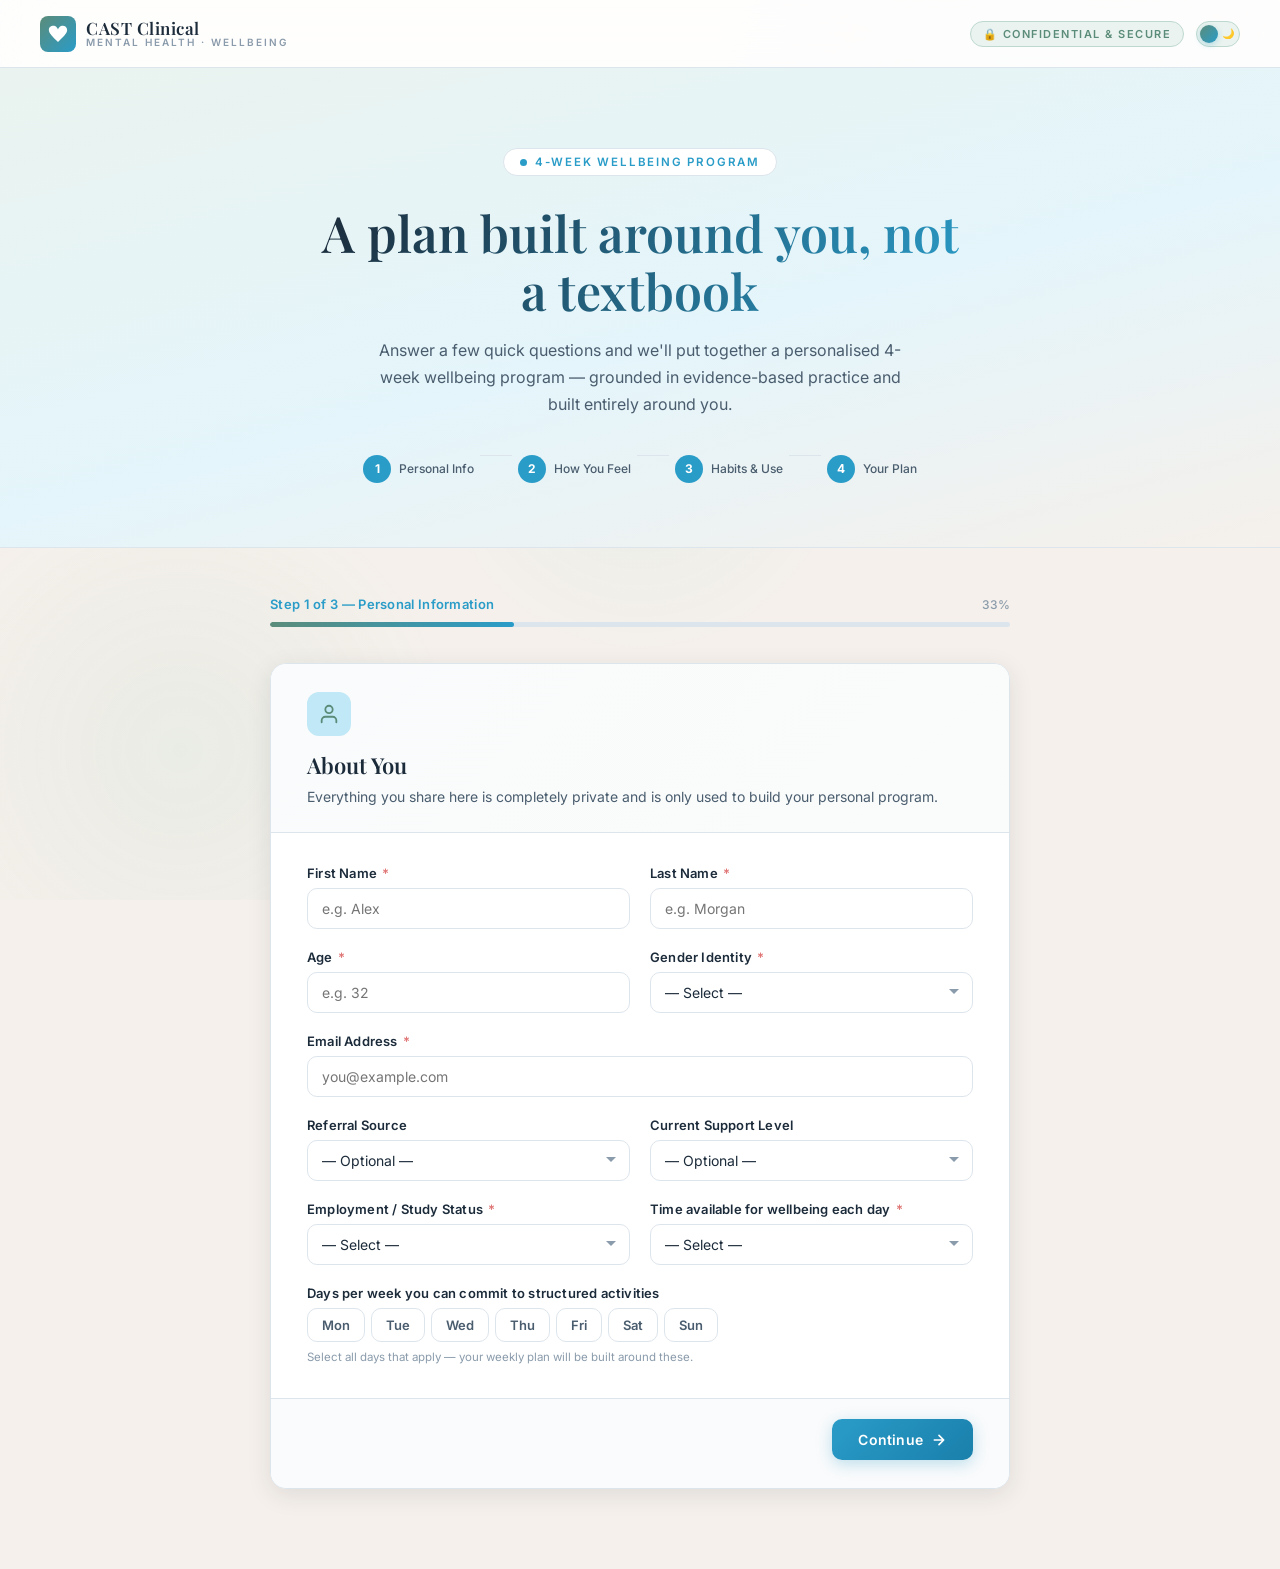
==== commit a5948a38: "Refactor: extract CSS to separate files, remove mockups, add landing page - Delete mockup-a/b/c/ab.h" ====
--- a/index.html
+++ b/index.html
@@ -5,1131 +5,23 @@
   <meta name="viewport" content="width=device-width, initial-scale=1.0" />
   <title>CAST Clinical – 4-Week Mental Health & Wellbeing Program</title>
   <link rel="preconnect" href="https://fonts.googleapis.com" />
-  <link href="https://fonts.googleapis.com/css2?family=Inter:wght@300;400;500;600;700&family=Playfair+Display:wght@400;500;600&display=swap" rel="stylesheet" />
-  <style>
-    *, *::before, *::after { box-sizing: border-box; margin: 0; padding: 0; }
-
-    :root {
-      --sage:       #5B8C7A;
-      --sage-light: #7DB5A0;
-      --sage-pale:  #EAF3EF;
-      --teal:       #2A9CC8;
-      --teal-light: #C0E8F6;
-      --sand:       #F5F0EB;
-      --white:      #FFFFFF;
-      --navy:       #1C2B3A;
-      --mid:        #4A5D6E;
-      --muted:      #8A9BAB;
-      --border:     #DDE5EC;
-      --red-soft:   #E07575;
-      --gold:       #C9A96E;
-      --radius-lg:  16px;
-      --radius-md:  10px;
-      --radius-sm:  6px;
-      --shadow-sm:  0 2px 8px rgba(28,43,58,.07);
-      --shadow-md:  0 6px 24px rgba(28,43,58,.10);
-      --shadow-lg:  0 16px 48px rgba(28,43,58,.13);
-      --transition: .28s cubic-bezier(.4,0,.2,1);
-    }
-
-    html { scroll-behavior: smooth; }
-
-    body {
-      font-family: 'Inter', sans-serif;
-      background: var(--sand);
-      color: var(--navy);
-      min-height: 100vh;
-      overflow-x: hidden;
-    }
-
-    /* ── HEADER ───────────────────────────────────── */
-    header {
-      background: var(--white);
-      border-bottom: 1px solid var(--border);
-      padding: 0 40px;
-      height: 68px;
-      display: flex;
-      align-items: center;
-      justify-content: space-between;
-      position: sticky;
-      top: 0;
-      z-index: 100;
-      box-shadow: var(--shadow-sm);
-    }
-
-    .logo {
-      display: flex;
-      align-items: center;
-      gap: 10px;
-    }
-
-    .logo-mark {
-      width: 36px;
-      height: 36px;
-      background: linear-gradient(135deg, var(--sage), var(--teal));
-      border-radius: 8px;
-      display: flex;
-      align-items: center;
-      justify-content: center;
-    }
-
-    .logo-mark svg { width: 20px; height: 20px; fill: white; }
-
-    .logo-text {
-      display: flex;
-      flex-direction: column;
-      line-height: 1.1;
-    }
-
-    .logo-title {
-      font-family: 'Playfair Display', serif;
-      font-size: 17px;
-      font-weight: 600;
-      letter-spacing: .5px;
-      color: var(--navy);
-    }
-
-    .logo-sub {
-      font-size: 10px;
-      font-weight: 500;
-      letter-spacing: 2px;
-      text-transform: uppercase;
-      color: var(--muted);
-    }
-
-    .header-badge {
-      background: var(--sage-pale);
-      color: var(--sage);
-      font-size: 11px;
-      font-weight: 600;
-      letter-spacing: 1.5px;
-      text-transform: uppercase;
-      padding: 5px 12px;
-      border-radius: 20px;
-      border: 1px solid #BDD8CE;
-    }
-
-    /* ── HERO ─────────────────────────────────────── */
-    .hero {
-      text-align: center;
-      padding: 72px 24px 56px;
-      background: linear-gradient(165deg, #EAF3EF 0%, #E4F5FB 55%, #F5F0EB 100%);
-      border-bottom: 1px solid var(--border);
-    }
-
-    .hero-eyebrow {
-      display: inline-flex;
-      align-items: center;
-      gap: 7px;
-      background: var(--white);
-      border: 1px solid var(--border);
-      border-radius: 20px;
-      padding: 5px 14px;
-      font-size: 11.5px;
-      font-weight: 600;
-      letter-spacing: 1.5px;
-      text-transform: uppercase;
-      color: var(--teal);
-      margin-bottom: 24px;
-    }
-
-    .hero-eyebrow::before {
-      content: '';
-      width: 7px;
-      height: 7px;
-      border-radius: 50%;
-      background: var(--teal);
-    }
-
-    .hero h1 {
-      font-family: 'Playfair Display', serif;
-      font-size: clamp(28px, 4vw, 44px);
-      font-weight: 600;
-      color: var(--navy);
-      line-height: 1.2;
-      max-width: 620px;
-      margin: 0 auto 16px;
-    }
-
-    .hero p {
-      font-size: 16px;
-      font-weight: 400;
-      color: var(--mid);
-      max-width: 540px;
-      margin: 0 auto 36px;
-      line-height: 1.7;
-    }
-
-    .hero-steps {
-      display: flex;
-      justify-content: center;
-      gap: 0;
-      max-width: 520px;
-      margin: 0 auto;
-    }
-
-    .hero-step {
-      display: flex;
-      align-items: center;
-      gap: 8px;
-    }
-
-    .hero-step-num {
-      width: 28px;
-      height: 28px;
-      border-radius: 50%;
-      background: var(--teal);
-      color: white;
-      font-size: 12px;
-      font-weight: 700;
-      display: flex;
-      align-items: center;
-      justify-content: center;
-      flex-shrink: 0;
-    }
-
-    .hero-step-label {
-      font-size: 12px;
-      font-weight: 500;
-      color: var(--mid);
-      white-space: nowrap;
-    }
-
-    .hero-step-divider {
-      width: 32px;
-      height: 1px;
-      background: var(--border);
-      margin: 0 6px;
-      flex-shrink: 0;
-    }
-
-    /* ── MAIN CONTAINER ───────────────────────────── */
-    .container {
-      max-width: 780px;
-      margin: 48px auto 80px;
-      padding: 0 20px;
-    }
-
-    /* ── PROGRESS BAR ─────────────────────────────── */
-    .progress-wrap {
-      margin-bottom: 36px;
-    }
-
-    .progress-header {
-      display: flex;
-      justify-content: space-between;
-      align-items: baseline;
-      margin-bottom: 10px;
-    }
-
-    .progress-label {
-      font-size: 13px;
-      font-weight: 600;
-      color: var(--teal);
-      letter-spacing: .3px;
-    }
-
-    .progress-count {
-      font-size: 12px;
-      color: var(--muted);
-      font-weight: 500;
-    }
-
-    .progress-bar-bg {
-      height: 5px;
-      background: var(--border);
-      border-radius: 10px;
-      overflow: hidden;
-    }
-
-    .progress-bar-fill {
-      height: 100%;
-      background: linear-gradient(90deg, var(--sage), var(--teal));
-      border-radius: 10px;
-      transition: width .5s cubic-bezier(.4,0,.2,1);
-    }
-
-    /* ── CARD ─────────────────────────────────────── */
-    .card {
-      background: var(--white);
-      border-radius: var(--radius-lg);
-      border: 1px solid var(--border);
-      box-shadow: var(--shadow-md);
-      overflow: hidden;
-    }
-
-    .card-header {
-      padding: 28px 36px 24px;
-      border-bottom: 1px solid var(--border);
-      background: linear-gradient(135deg, #F9FBFC, #FAFCFB);
-    }
-
-    .card-icon {
-      width: 44px;
-      height: 44px;
-      border-radius: 12px;
-      display: flex;
-      align-items: center;
-      justify-content: center;
-      margin-bottom: 14px;
-      background: var(--teal-light);
-    }
-
-    .card-icon svg { width: 22px; height: 22px; }
-
-    .card-header h2 {
-      font-family: 'Playfair Display', serif;
-      font-size: 22px;
-      font-weight: 600;
-      color: var(--navy);
-      margin-bottom: 6px;
-    }
-
-    .card-header p {
-      font-size: 14px;
-      color: var(--mid);
-      line-height: 1.6;
-    }
-
-    .card-body { padding: 32px 36px; }
-
-    /* ── FORM ELEMENTS ────────────────────────────── */
-    .form-grid {
-      display: grid;
-      grid-template-columns: 1fr 1fr;
-      gap: 20px;
-    }
-
-    .form-grid.full { grid-template-columns: 1fr; }
-
-    .form-field {
-      display: flex;
-      flex-direction: column;
-      gap: 7px;
-    }
-
-    .form-field.span-2 { grid-column: span 2; }
-
-    label {
-      font-size: 13px;
-      font-weight: 600;
-      color: var(--navy);
-      letter-spacing: .2px;
-    }
-
-    label .req { color: var(--red-soft); margin-left: 2px; }
-
-    input[type="text"],
-    input[type="email"],
-    input[type="number"],
-    select,
-    textarea {
-      width: 100%;
-      padding: 11px 14px;
-      border: 1.5px solid var(--border);
-      border-radius: var(--radius-md);
-      font-family: 'Inter', sans-serif;
-      font-size: 14px;
-      color: var(--navy);
-      background: var(--white);
-      outline: none;
-      transition: border-color var(--transition), box-shadow var(--transition);
-      appearance: none;
-    }
-
-    input:focus, select:focus, textarea:focus {
-      border-color: var(--teal);
-      box-shadow: 0 0 0 3px rgba(42,156,200,.12);
-    }
-
-    select {
-      background-image: url("data:image/svg+xml,%3Csvg xmlns='http://www.w3.org/2000/svg' width='12' height='12' viewBox='0 0 12 12'%3E%3Cpath fill='%238A9BAB' d='M6 8L1 3h10z'/%3E%3C/svg%3E");
-      background-repeat: no-repeat;
-      background-position: right 12px center;
-      padding-right: 36px;
-      cursor: pointer;
-    }
-
-    textarea { resize: vertical; min-height: 90px; }
-
-    .field-hint {
-      font-size: 11.5px;
-      color: var(--muted);
-      line-height: 1.5;
-    }
-
-    /* ── SECTION TITLE ────────────────────────────── */
-    .section-title {
-      font-size: 11.5px;
-      font-weight: 700;
-      letter-spacing: 2px;
-      text-transform: uppercase;
-      color: var(--teal);
-      margin-bottom: 14px;
-      padding-bottom: 10px;
-      border-bottom: 1px solid var(--teal-light);
-    }
-
-    /* ── CHECKBOX GRID ────────────────────────────── */
-    .check-grid {
-      display: grid;
-      grid-template-columns: repeat(auto-fill, minmax(200px, 1fr));
-      gap: 10px;
-      margin-bottom: 28px;
-    }
-
-    .check-item {
-      position: relative;
-    }
-
-    .check-item input[type="checkbox"] {
-      position: absolute;
-      opacity: 0;
-      width: 0;
-      height: 0;
-    }
-
-    .check-label {
-      display: flex;
-      align-items: center;
-      gap: 10px;
-      padding: 11px 14px;
-      border: 1.5px solid var(--border);
-      border-radius: var(--radius-md);
-      cursor: pointer;
-      font-size: 13.5px;
-      font-weight: 500;
-      color: var(--mid);
-      background: var(--white);
-      transition: all var(--transition);
-      user-select: none;
-    }
-
-    .check-label:hover {
-      border-color: var(--teal);
-      background: var(--teal-light);
-      color: var(--navy);
-    }
-
-    .check-item input:checked + .check-label {
-      border-color: var(--teal);
-      background: var(--teal-light);
-      color: var(--teal);
-      font-weight: 600;
-    }
-
-    .check-box {
-      width: 18px;
-      height: 18px;
-      border: 2px solid var(--border);
-      border-radius: 4px;
-      flex-shrink: 0;
-      background: var(--white);
-      display: flex;
-      align-items: center;
-      justify-content: center;
-      transition: all var(--transition);
-    }
-
-    .check-item input:checked + .check-label .check-box {
-      background: var(--teal);
-      border-color: var(--teal);
-    }
-
-    .check-box::after {
-      content: '';
-      width: 5px;
-      height: 8px;
-      border: 2px solid white;
-      border-top: none;
-      border-left: none;
-      transform: rotate(45deg) translateY(-1px);
-      opacity: 0;
-      transition: opacity var(--transition);
-    }
-
-    .check-item input:checked + .check-label .check-box::after {
-      opacity: 1;
-    }
-
-    /* ── SEVERITY SCALE ───────────────────────────── */
-    .severity-grid {
-      display: grid;
-      grid-template-columns: 1fr 1fr;
-      gap: 14px;
-      margin-bottom: 28px;
-    }
-
-    .severity-item label {
-      display: block;
-      margin-bottom: 8px;
-    }
-
-    .scale-buttons {
-      display: flex;
-      gap: 4px;
-    }
-
-    .scale-btn {
-      flex: 1;
-      padding: 7px 0;
-      border: 1.5px solid var(--border);
-      border-radius: var(--radius-sm);
-      font-size: 12px;
-      font-weight: 600;
-      color: var(--muted);
-      background: var(--white);
-      cursor: pointer;
-      text-align: center;
-      transition: all var(--transition);
-    }
-
-    .scale-btn:hover { border-color: var(--teal); color: var(--teal); }
-
-    .scale-btn.active {
-      background: var(--teal);
-      border-color: var(--teal);
-      color: white;
-    }
-
-    .scale-legend {
-      display: flex;
-      justify-content: space-between;
-      margin-top: 5px;
-    }
-
-    .scale-legend span { font-size: 10.5px; color: var(--muted); }
-
-    /* ── RADIO CARDS ──────────────────────────────── */
-    .radio-row {
-      display: flex;
-      gap: 10px;
-      margin-bottom: 20px;
-      flex-wrap: wrap;
-    }
-
-    .radio-item { position: relative; }
-
-    .radio-item input[type="radio"] {
-      position: absolute;
-      opacity: 0;
-      width: 0;
-      height: 0;
-    }
-
-    .radio-label {
-      display: inline-flex;
-      align-items: center;
-      gap: 7px;
-      padding: 9px 16px;
-      border: 1.5px solid var(--border);
-      border-radius: 20px;
-      cursor: pointer;
-      font-size: 13px;
-      font-weight: 500;
-      color: var(--mid);
-      background: var(--white);
-      transition: all var(--transition);
-    }
-
-    .radio-label:hover { border-color: var(--teal); color: var(--navy); }
-
-    .radio-item input:checked + .radio-label {
-      border-color: var(--teal);
-      background: var(--teal-light);
-      color: var(--teal);
-      font-weight: 600;
-    }
-
-    /* ── VR PREFERENCE CARDS ─────────────────────── */
-    .vr-cards {
-      display: flex;
-      flex-direction: column;
-      gap: 10px;
-    }
-
-    .vr-card-label {
-      border-radius: var(--radius-md) !important;
-      padding: 14px 16px !important;
-      align-items: flex-start !important;
-      gap: 14px !important;
-      width: 100%;
-    }
-
-    .vr-icon { font-size: 22px; line-height: 1; flex-shrink: 0; margin-top: 1px; }
-
-    .vr-card-text {
-      display: flex;
-      flex-direction: column;
-      gap: 3px;
-    }
-
-    .vr-card-text strong {
-      font-size: 14px;
-      font-weight: 600;
-      color: var(--navy);
-      display: block;
-    }
-
-    .vr-card-text span {
-      font-size: 12.5px;
-      color: var(--mid);
-      line-height: 1.5;
-    }
-
-    .radio-item input:checked + .vr-card-label .vr-card-text strong { color: var(--teal); }
-    .radio-item input:checked + .vr-card-label .vr-card-text span   { color: var(--teal); opacity: .85; }
-
-    /* ── NAVIGATION BUTTONS ───────────────────────── */
-    .card-footer {
-      padding: 20px 36px 28px;
-      display: flex;
-      justify-content: space-between;
-      align-items: center;
-      border-top: 1px solid var(--border);
-      background: #FAFBFC;
-    }
-
-    .btn {
-      display: inline-flex;
-      align-items: center;
-      gap: 8px;
-      padding: 12px 26px;
-      border-radius: var(--radius-md);
-      font-family: 'Inter', sans-serif;
-      font-size: 14px;
-      font-weight: 600;
-      cursor: pointer;
-      border: none;
-      transition: all var(--transition);
-      outline: none;
-      letter-spacing: .2px;
-    }
-
-    .btn-primary {
-      background: linear-gradient(135deg, var(--teal), #1A7FAB);
-      color: white;
-      box-shadow: 0 4px 16px rgba(42,156,200,.30);
-    }
-
-    .btn-primary:hover {
-      transform: translateY(-1px);
-      box-shadow: 0 6px 20px rgba(42,156,200,.40);
-    }
-
-    .btn-primary:active { transform: translateY(0); }
-
-    .btn-secondary {
-      background: var(--white);
-      color: var(--mid);
-      border: 1.5px solid var(--border);
-    }
-
-    .btn-secondary:hover {
-      background: var(--sand);
-      border-color: #C4CFDA;
-      color: var(--navy);
-    }
-
-    .btn svg { width: 16px; height: 16px; flex-shrink: 0; }
-
-    /* ── STEP VISIBILITY ──────────────────────────── */
-    .step { display: none; }
-    .step.active { display: block; animation: fadeSlide .35s ease; }
-
-    @keyframes fadeSlide {
-      from { opacity: 0; transform: translateY(12px); }
-      to   { opacity: 1; transform: translateY(0); }
-    }
-
-    /* ── TREATMENT PLAN ───────────────────────────── */
-    #plan-card { display: none; animation: fadeSlide .4s ease; }
-    #plan-card.visible { display: block; }
-
-    .plan-hero {
-      background: linear-gradient(135deg, var(--sage) 0%, var(--teal) 100%);
-      padding: 40px 36px 36px;
-      color: white;
-      position: relative;
-      overflow: hidden;
-    }
-
-    .plan-hero::before {
-      content: '';
-      position: absolute;
-      right: -60px;
-      top: -60px;
-      width: 240px;
-      height: 240px;
-      border-radius: 50%;
-      background: rgba(255,255,255,.08);
-    }
-
-    .plan-hero::after {
-      content: '';
-      position: absolute;
-      right: 40px;
-      bottom: -80px;
-      width: 180px;
-      height: 180px;
-      border-radius: 50%;
-      background: rgba(255,255,255,.06);
-    }
-
-    .plan-greeting {
-      font-size: 13px;
-      font-weight: 500;
-      letter-spacing: 1px;
-      text-transform: uppercase;
-      opacity: .8;
-      margin-bottom: 8px;
-    }
-
-    .plan-hero h2 {
-      font-family: 'Playfair Display', serif;
-      font-size: 26px;
-      font-weight: 600;
-      margin-bottom: 10px;
-    }
-
-    .plan-hero p {
-      font-size: 14px;
-      opacity: .85;
-      line-height: 1.65;
-      max-width: 500px;
-    }
-
-    .plan-date {
-      display: inline-flex;
-      align-items: center;
-      gap: 6px;
-      margin-top: 18px;
-      background: rgba(255,255,255,.18);
-      border-radius: 20px;
-      padding: 5px 14px;
-      font-size: 12px;
-      font-weight: 500;
-    }
-
-    .plan-body { padding: 36px; }
-
-    .plan-diagnoses {
-      display: flex;
-      flex-wrap: wrap;
-      gap: 8px;
-      margin-bottom: 32px;
-    }
-
-    .dx-tag {
-      padding: 5px 14px;
-      border-radius: 20px;
-      font-size: 12px;
-      font-weight: 600;
-      letter-spacing: .3px;
-    }
-
-    .dx-tag.mental {
-      background: var(--teal-light);
-      color: var(--teal);
-      border: 1px solid #A0D8EE;
-    }
-
-    .dx-tag.addiction {
-      background: #FEF3E7;
-      color: #C07A2A;
-      border: 1px solid #F0CFA0;
-    }
-
-    /* Time blocks */
-    .timeline {
-      display: flex;
-      flex-direction: column;
-      gap: 0;
-    }
-
-    .time-block {
-      display: flex;
-      gap: 20px;
-      padding-bottom: 24px;
-      position: relative;
-    }
-
-    .time-block:not(:last-child)::after {
-      content: '';
-      position: absolute;
-      left: 43px;
-      top: 52px;
-      bottom: 0;
-      width: 1px;
-      background: var(--border);
-    }
-
-    .time-col {
-      flex-shrink: 0;
-      width: 86px;
-      text-align: right;
-    }
-
-    .time-label {
-      font-size: 11.5px;
-      font-weight: 700;
-      color: var(--sage);
-      letter-spacing: .5px;
-      line-height: 1.3;
-    }
-
-    .time-sub {
-      font-size: 10.5px;
-      color: var(--muted);
-      margin-top: 2px;
-    }
-
-    .time-dot-wrap {
-      flex-shrink: 0;
-      width: 16px;
-      display: flex;
-      justify-content: center;
-      padding-top: 3px;
-    }
-
-    .time-dot {
-      width: 10px;
-      height: 10px;
-      border-radius: 50%;
-      background: var(--sage);
-      border: 2px solid var(--white);
-      box-shadow: 0 0 0 2px var(--sage-light);
-      margin-top: 3px;
-    }
-
-    .time-content {
-      flex: 1;
-    }
-
-    .time-content-inner {
-      background: var(--white);
-      border: 1px solid var(--border);
-      border-radius: var(--radius-md);
-      padding: 14px 16px;
-      box-shadow: var(--shadow-sm);
-    }
-
-    .time-content-inner h4 {
-      font-size: 14px;
-      font-weight: 600;
-      color: var(--navy);
-      margin-bottom: 6px;
-    }
-
-    .time-content-inner p {
-      font-size: 13px;
-      color: var(--mid);
-      line-height: 1.6;
-    }
-
-    .time-content-inner ul {
-      margin: 8px 0 0 16px;
-    }
-
-    .time-content-inner ul li {
-      font-size: 13px;
-      color: var(--mid);
-      line-height: 1.7;
-    }
-
-    .time-tag {
-      display: inline-block;
-      font-size: 10.5px;
-      font-weight: 600;
-      text-transform: uppercase;
-      letter-spacing: 1px;
-      padding: 2px 8px;
-      border-radius: 4px;
-      margin-bottom: 7px;
-    }
-
-    .tag-wellness  { background: #EDF6F2; color: var(--sage); }
-    .tag-therapy   { background: #D6F1FA; color: var(--teal); }
-    .tag-mindful   { background: #F3EDF8; color: #7A5BA8; }
-    .tag-nutrition { background: #FEF9ED; color: #B8892A; }
-    .tag-social    { background: #FDEFF0; color: #C0525C; }
-    .tag-recovery  { background: #FFF3E8; color: #C07A2A; }
-    .tag-sleep     { background: #EAF0FD; color: #4A72C0; }
-    .tag-tech      { background: #EEF0FD; color: #4A5EC0; }
-
-    /* Resources section */
-    .resources-grid {
-      display: grid;
-      grid-template-columns: 1fr 1fr;
-      gap: 14px;
-      margin-top: 32px;
-    }
-
-    .resource-card {
-      background: var(--sand);
-      border: 1px solid var(--border);
-      border-radius: var(--radius-md);
-      padding: 16px;
-    }
-
-    .resource-card h4 {
-      font-size: 13px;
-      font-weight: 700;
-      color: var(--navy);
-      margin-bottom: 6px;
-    }
-
-    .resource-card p {
-      font-size: 12.5px;
-      color: var(--mid);
-      line-height: 1.55;
-    }
-
-    .resource-icon {
-      width: 30px;
-      height: 30px;
-      border-radius: 8px;
-      background: var(--sage-pale);
-      display: flex;
-      align-items: center;
-      justify-content: center;
-      margin-bottom: 10px;
-    }
-
-    .resource-icon svg { width: 15px; height: 15px; }
-
-    /* Disclaimer */
-    .disclaimer {
-      margin-top: 32px;
-      padding: 16px 20px;
-      background: #FFF9EE;
-      border: 1px solid #F0DFBA;
-      border-radius: var(--radius-md);
-      display: flex;
-      gap: 12px;
-      align-items: flex-start;
-    }
-
-    .disclaimer svg { width: 18px; height: 18px; color: var(--gold); flex-shrink: 0; margin-top: 1px; }
-
-    .disclaimer p {
-      font-size: 12px;
-      color: #7A6130;
-      line-height: 1.6;
-    }
-
-    .disclaimer strong { color: #5A4210; }
-
-    /* Print button */
-    .plan-actions {
-      display: flex;
-      gap: 10px;
-      margin-top: 28px;
-      padding-top: 24px;
-      border-top: 1px solid var(--border);
-    }
-
-    /* ── DAY PICKER ──────────────────────────────── */
-    .day-picker {
-      display: flex;
-      gap: 6px;
-      flex-wrap: wrap;
-    }
-
-    .day-btn {
-      padding: 8px 14px;
-      border: 1.5px solid var(--border);
-      border-radius: var(--radius-md);
-      background: var(--white);
-      font-family: 'Inter', sans-serif;
-      font-size: 13px;
-      font-weight: 600;
-      color: var(--mid);
-      cursor: pointer;
-      transition: all var(--transition);
-    }
-
-    .day-btn:hover {
-      border-color: var(--sage-light);
-      color: var(--navy);
-    }
-
-    .day-btn.selected {
-      background: var(--sage);
-      border-color: var(--sage);
-      color: white;
-    }
-
-    /* ── WEEKLY PLAN TABLE ───────────────────────── */
-    .week-grid {
-      display: flex;
-      flex-direction: column;
-      gap: 20px;
-      margin-bottom: 8px;
-    }
-
-    .week-day-block {
-      border: 1px solid var(--border);
-      border-radius: var(--radius-md);
-      overflow: hidden;
-      box-shadow: var(--shadow-sm);
-    }
-
-    .week-day-header {
-      display: flex;
-      align-items: center;
-      justify-content: space-between;
-      padding: 12px 18px;
-      background: linear-gradient(90deg, var(--sage-pale), #E8F5FC);
-      border-bottom: 1px solid var(--border);
-    }
-
-    .week-day-name {
-      font-family: 'Playfair Display', serif;
-      font-size: 15px;
-      font-weight: 600;
-      color: var(--navy);
-    }
-
-    .week-day-meta {
-      font-size: 11px;
-      font-weight: 600;
-      letter-spacing: 1px;
-      text-transform: uppercase;
-      color: var(--muted);
-    }
-
-    .week-day-slots {
-      display: flex;
-      flex-direction: column;
-      gap: 0;
-    }
-
-    .week-slot {
-      display: flex;
-      gap: 14px;
-      padding: 12px 18px;
-      border-bottom: 1px solid #F0F4F7;
-      align-items: flex-start;
-    }
-
-    .week-slot:last-child { border-bottom: none; }
-
-    .week-slot-time {
-      flex-shrink: 0;
-      width: 80px;
-      font-size: 11.5px;
-      font-weight: 700;
-      color: var(--sage);
-      padding-top: 2px;
-    }
-
-    .week-slot-body { flex: 1; }
-
-    .week-slot-title {
-      font-size: 13.5px;
-      font-weight: 600;
-      color: var(--navy);
-      margin-bottom: 3px;
-    }
-
-    .week-slot-desc {
-      font-size: 12.5px;
-      color: var(--mid);
-      line-height: 1.55;
-    }
-
-    .week-slot-tag {
-      display: inline-block;
-      font-size: 10px;
-      font-weight: 700;
-      text-transform: uppercase;
-      letter-spacing: 1px;
-      padding: 2px 7px;
-      border-radius: 4px;
-      margin-bottom: 5px;
-    }
-
-    .plan-summary-bar {
-      display: flex;
-      gap: 16px;
-      flex-wrap: wrap;
-      margin-bottom: 28px;
-      padding: 16px 18px;
-      background: var(--sage-pale);
-      border: 1px solid #BDD8CE;
-      border-radius: var(--radius-md);
-    }
-
-    .summary-stat {
-      display: flex;
-      flex-direction: column;
-      gap: 2px;
-    }
-
-    .summary-stat-value {
-      font-size: 18px;
-      font-weight: 700;
-      color: var(--teal);
-      line-height: 1;
-    }
-
-    .summary-stat-label {
-      font-size: 11px;
-      font-weight: 500;
-      color: var(--mid);
-      text-transform: uppercase;
-      letter-spacing: .8px;
-    }
-
-    .summary-stat-divider {
-      width: 1px;
-      background: #BDD8CE;
-      align-self: stretch;
-      margin: 0 4px;
-    }
-
-    /* ── ERROR STATE ──────────────────────────────── */
-    .error-msg {
-      font-size: 12px;
-      color: var(--red-soft);
-      margin-top: 4px;
-      display: none;
-    }
-
-    .field-error input,
-    .field-error select {
-      border-color: var(--red-soft) !important;
-    }
-
-    /* ── RESPONSIVE ───────────────────────────────── */
-    @media (max-width: 640px) {
-      header { padding: 0 20px; }
-      .card-header, .card-body, .card-footer { padding-left: 20px; padding-right: 20px; }
-      .form-grid { grid-template-columns: 1fr; }
-      .form-field.span-2 { grid-column: span 1; }
-      .check-grid { grid-template-columns: 1fr 1fr; }
-      .severity-grid { grid-template-columns: 1fr; }
-      .resources-grid { grid-template-columns: 1fr; }
-      .hero-steps { flex-direction: column; align-items: center; gap: 10px; }
-      .hero-step-divider { width: 1px; height: 16px; margin: 0; }
-      .plan-hero { padding: 28px 20px 24px; }
-      .plan-body { padding: 20px; }
-      .time-col { width: 68px; }
-    }
-
-    @media print {
-      header, .progress-wrap, .hero, #form-section { display: none !important; }
-      #plan-card { display: block !important; box-shadow: none !important; }
-      .plan-actions { display: none !important; }
-    }
-  </style>
+  <link href="https://fonts.googleapis.com/css2?family=Inter:wght@300;400;500;600;700;800&family=Playfair+Display:ital,wght@0,400;0,600;1,400;1,600&display=swap" rel="stylesheet" />
+  <link rel="stylesheet" href="style.css" />
+  <link rel="stylesheet" href="app.css" />
 </head>
 <body>
 
+<!-- Background FX layer -->
+<div class="bg-layer" aria-hidden="true">
+  <div class="bg-grid"></div>
+  <div class="bg-orb bg-orb-1"></div>
+  <div class="bg-orb bg-orb-2"></div>
+  <div class="bg-orb bg-orb-3"></div>
+</div>
+
 <!-- ── HEADER ──────────────────────────────────────── -->
 <header>
-  <div class="logo">
+  <a href="landing.html" class="logo" style="text-decoration:none;">
     <div class="logo-mark">
       <svg viewBox="0 0 24 24" xmlns="http://www.w3.org/2000/svg">
         <path d="M12 21.593c-5.63-5.539-11-10.297-11-14.402 0-3.791 3.068-5.191 5.281-5.191 1.312 0 4.151.501 5.719 4.457 1.59-3.968 4.464-4.447 5.726-4.447 2.54 0 5.274 1.621 5.274 5.181 0 4.069-5.136 8.625-11 14.402z"/>
@@ -1139,15 +31,21 @@
       <span class="logo-title">CAST Clinical</span>
       <span class="logo-sub">Mental Health · Wellbeing</span>
     </div>
+  </a>
+  <div class="header-right">
+    <span class="header-badge">🔒 Confidential &amp; Secure</span>
+    <button class="theme-toggle" id="themeToggle" aria-label="Toggle dark mode" title="Toggle dark / light mode">
+      <span class="toggle-icon icon-moon">🌙</span>
+      <span class="toggle-icon icon-sun">☀️</span>
+    </button>
   </div>
-  <span class="header-badge">Confidential &amp; Secure</span>
 </header>
 
 <!-- ── HERO ────────────────────────────────────────── -->
 <div class="hero">
   <div class="hero-eyebrow">4-Week Wellbeing Program</div>
   <h1>A plan built around you, not a textbook</h1>
-  <p>Answer a few quick questions and we'll put together a personalised 4-week wellbeing program — reviewed and adjusted by your therapist as you go.</p>
+  <p>Answer a few quick questions and we'll put together a personalised 4-week wellbeing program — grounded in evidence-based practice and built entirely around you.</p>
   <div class="hero-steps">
     <div class="hero-step">
       <div class="hero-step-num">1</div>
@@ -1380,6 +278,14 @@
             <div class="check-item"><input type="checkbox" id="aspd" name="mental" value="Antisocial Personality Disorder"><label class="check-label" for="aspd"><span class="check-box"></span>Antisocial PD</label></div>
           </div>
 
+          <!-- Anger & Impulse Control -->
+          <div class="section-title">Anger &amp; Impulse Control</div>
+          <div class="check-grid">
+            <div class="check-item"><input type="checkbox" id="anger-mgmt" name="mental" value="Anger Management"><label class="check-label" for="anger-mgmt"><span class="check-box"></span>Anger Management</label></div>
+            <div class="check-item"><input type="checkbox" id="ied" name="mental" value="Intermittent Explosive Disorder (IED)"><label class="check-label" for="ied"><span class="check-box"></span>Intermittent Explosive Disorder</label></div>
+            <div class="check-item"><input type="checkbox" id="impulse" name="mental" value="Impulse Control Difficulties"><label class="check-label" for="impulse"><span class="check-box"></span>Impulse Control Difficulties</label></div>
+          </div>
+
           <!-- Eating & Somatic -->
           <div class="section-title">Eating, Body Image &amp; Other</div>
           <div class="check-grid">
@@ -1593,7 +499,7 @@
 
       <!-- Week 1 schedule -->
       <div class="section-title" style="margin-top:32px;">Week 1 Daily Schedule <span style="font-weight:400;letter-spacing:0;text-transform:none;font-size:12px;color:var(--muted);">&nbsp;— your starting point</span></div>
-      <p style="font-size:13px;color:var(--mid);line-height:1.6;margin-bottom:20px;">This is the routine your therapist will set you up with in Week 1. It will be reviewed and updated at the start of each week as you progress.</p>
+      <p style="font-size:13px;color:var(--mid);line-height:1.6;margin-bottom:20px;">This is your starting routine for Week 1. Each week builds on the last — progressing from foundation skills through to deeper practice and long-term integration. Therapy can be woven in as an optional add-on at any stage.</p>
       <div class="week-grid" id="plan-timeline"></div>
 
       <!-- Resources -->
@@ -1604,6 +510,33 @@
       <div class="disclaimer">
         <svg viewBox="0 0 24 24" fill="none" stroke="#C9A96E" stroke-width="2" stroke-linecap="round" stroke-linejoin="round"><circle cx="12" cy="12" r="10"/><line x1="12" y1="8" x2="12" y2="12"/><line x1="12" y1="16" x2="12.01" y2="16"/></svg>
         <p><strong>Important:</strong> This plan is a supportive guide generated from your self-reported triage responses. It is <strong>not</strong> a clinical diagnosis or a substitute for professional medical or psychiatric care. Please share this plan with your treating clinician. If you are in crisis or at risk of harm, please call <strong>000</strong> (AU) · <strong>999</strong> (UK) · <strong>911</strong> (US) or contact the <strong>Lifeline: 13 11 14</strong>.</p>
+      </div>
+
+      <!-- Completion Certificate -->
+      <div class="certificate-wrap" id="plan-certificate">
+        <div class="certificate-inner">
+          <div class="cert-logo">CAST Clinical</div>
+          <div class="cert-eyebrow">Certificate of Completion</div>
+          <h2 class="cert-name" id="cert-name-display"></h2>
+          <p class="cert-body">has successfully completed the CAST Clinical 4-Week Wellbeing Program — a personalised, evidence-based treatment plan addressing the focus areas identified at the time of triage.</p>
+          <div class="cert-meta">
+            <div class="cert-meta-item"><span class="cert-meta-label">Date Issued</span><span class="cert-meta-value" id="cert-date-display"></span></div>
+            <div class="cert-meta-divider"></div>
+            <div class="cert-meta-item"><span class="cert-meta-label">Program</span><span class="cert-meta-value">4-Week Wellbeing</span></div>
+            <div class="cert-meta-divider"></div>
+            <div class="cert-meta-item"><span class="cert-meta-label">Certificate No.</span><span class="cert-meta-value" id="cert-id-display"></span></div>
+          </div>
+          <div class="cert-seal">✦</div>
+        </div>
+      </div>
+
+      <!-- Parenting Certificate Teaser -->
+      <div class="parenting-teaser">
+        <div class="parenting-teaser-icon">👶</div>
+        <div>
+          <div class="parenting-teaser-title">Parenting Certificate — Coming Soon</div>
+          <p class="parenting-teaser-body">On completion of your treatment plan, you may be eligible to continue with a <strong>CAST Clinical Parenting Certificate</strong> — a structured parenting skills program. This pathway is currently <strong>pending approval by the Province of Ontario</strong> and will be available once authorised. We will notify enrolled participants when it launches.</p>
+        </div>
       </div>
 
       <!-- Actions -->
@@ -1731,6 +664,7 @@
     const hasEating    = mentalChecks.some(m => m.includes('Anorexia') || m.includes('Bulimia') || m.includes('Binge'));
     const hasSleep     = mentalChecks.some(m => m.includes('Insomnia') || m.includes('Sleep')) || sleepSev >= 4;
     const hasBPD       = mentalChecks.some(m => m.includes('BPD') || m.includes('Borderline'));
+    const hasAnger     = mentalChecks.some(m => m.includes('Anger') || m.includes('Explosive') || m.includes('Impulse Control'));
     const highAnx      = +anxSev >= 4;
     const highMood     = +moodSev >= 4;
 
@@ -1746,8 +680,14 @@
     // Intro
     let intro = `This weekly plan has been personalised across ${mentalChecks.length + addictionChecks.length} identified focus areas, calibrated for ${timeLabel} daily sessions on your selected days (${daysLabel}).`;
     if (goals) intro += ` Goals noted: "${goals}".`;
-    intro += ' Your therapist will review and adjust this plan over time.';
+    intro += ' This plan is yours to work through at your own pace. Therapy sessions can be added as an optional layer at any point.';  
     document.getElementById('plan-intro').textContent = intro;
+
+    // Certificate
+    document.getElementById('cert-name-display').textContent = firstName + (lastName ? ' ' + lastName : '');
+    document.getElementById('cert-date-display').textContent = now.toLocaleDateString('en-GB', { year:'numeric', month:'long', day:'numeric' });
+    const certId = 'CC-' + now.getFullYear() + '-' + Math.random().toString(36).substring(2,7).toUpperCase();
+    document.getElementById('cert-id-display').textContent = certId;
 
     // Diagnoses tags
     const dxEl = document.getElementById('plan-diagnoses');
@@ -1854,6 +794,16 @@
         !hasMood && !hasAnxiety && !hasAddiction && !hasEating ? 'Mindful eating: no screens during meals; eat slowly and note fullness cues' : null,
       ].filter(Boolean), minMins: 5 };
 
+    const angerSlot = hasAnger ? { time: isFullTime ? '6:00 PM' : '4:00 PM', tag:'tag-therapy', tagLabel:'Anger Management',
+      title:'Anger & Impulse Control Practice',
+      desc: [
+        'Cool-down technique: STOP — Stop, Take a breath, Observe your body, Proceed mindfully',
+        'Identify your personal anger triggers in a journal entry — note the situation, the feeling, the physical cue (e.g. jaw clenching, heat in chest)',
+        'Practice the Anger Iceberg: write down what the anger might be covering (fear, hurt, shame)',
+        +therapyMins >= 30 ? 'Role-play a difficult scenario mentally using assertiveness (not aggression): use "I feel..." statements' : null,
+        hasAnxiety || hasBPD ? 'DBT DEARMAN: practise expressing needs assertively without escalation' : null,
+      ].filter(Boolean), minMins: 15 } : null;
+
     const sleepSlot = { time: '9:30 PM', tag:'tag-sleep', tagLabel:'Sleep Hygiene',
       title:'Wind-Down & Sleep Preparation',
       desc: [
@@ -1878,7 +828,7 @@
     // ── ASSIGN SLOTS TO DAYS ──────────────────────────
     // Determine which days get which slots based on available time
     // Cycle: therapy skill rotates Mon/Wed/Fri or similar
-    const allSlots = [morningRoutine, movementSlot, therapySkillSlot, mindfulSlot, guidedMediaSlot, vrTechSlot, socialSlot, recoverySlot, nutritionSlot, sleepSlot].filter(Boolean);
+    const allSlots = [morningRoutine, movementSlot, therapySkillSlot, mindfulSlot, guidedMediaSlot, vrTechSlot, angerSlot, socialSlot, recoverySlot, nutritionSlot, sleepSlot].filter(Boolean);
 
     // Budget: how many slots fit per day given minutes
     // Each slot costs roughly: 5–10 min for light, 20–30 for intensive
@@ -1908,6 +858,8 @@
       if (budget <= 30 || dayIndex % 3 !== 2) { slots.push(socialSlot); spent += 5; }
       // Recovery — daily if applicable
       if (recoverySlot && spent + 15 <= budget + 15) { slots.push(recoverySlot); spent += 15; }
+      // Anger management — every other day if applicable
+      if (angerSlot && dayIndex % 2 === 0 && spent + 15 <= budget + 10) { slots.push(angerSlot); spent += 15; }
       // Sleep hygiene — every day
       slots.push(sleepSlot); spent += 5;
       return slots;
@@ -1998,8 +950,10 @@
     } else if (aiNone) {
       resources.push({ icon:'👥', title:'Human-Led Peer Support', text:'SANE Australia (sane.org) and Mental Health Carers Australia offer human-facilitated forums and phone support — no AI involved.' });
     }
+    if (hasAnger) resources.push({ icon:'😤', title:'Anger Management Resources', text:'Gottman Institute (gottman.com) — research-based tools for managing anger in relationships. Also: BeyondBlue Anger page and MensLine Australia (mensline.org.au) for anger-specific support.' });
+    if (hasAnger) resources.push({ icon:'📖', title:'The Anger Trap (book)', text:'Dr Les Carter — evidence-based guide to understanding and redirecting anger. Available on Amazon and most public libraries.' });
     if (resources.length < 2) resources.push({ icon:'📱', title:'Calm App', text:'Guided meditations, sleep stories, and breathing exercises to support daily mental wellbeing.' });
-    if (resources.length < 4) resources.push({ icon:'🩺', title:'Your GP', text:'Your general practitioner can provide Mental Health Care Plans (MHCP) — up to 20 subsidised psychology sessions per year.' });
+    if (resources.length < 4) resources.push({ icon:'🩺', title:'Your GP / Doctor', text:'Your GP can refer you to a psychologist and provide access to subsidised sessions under a Mental Health Care Plan.' });
 
     const resEl = document.getElementById('plan-resources');
     resEl.innerHTML = '';
@@ -2039,6 +993,21 @@
 
   // ─── INIT ────────────────────────────────────────────
   updateProgress(1);
+
+  // ─── THEME TOGGLE ────────────────────────────────────
+  (function () {
+    var toggle = document.getElementById('themeToggle');
+    if (!toggle) return;
+    // Restore saved preference (default: light)
+    if (localStorage.getItem('cast-theme') === 'dark') {
+      document.body.classList.add('dark');
+    }
+    toggle.addEventListener('click', function () {
+      document.body.classList.toggle('dark');
+      var isDark = document.body.classList.contains('dark');
+      localStorage.setItem('cast-theme', isDark ? 'dark' : 'light');
+    });
+  })();
 </script>
 
 </body>
--- a/style.css
+++ b/style.css
@@ -0,0 +1,95 @@
+/* =====================================================
+   CAST Clinical — Shared Base Styles
+   Used by: landing.html, index.html
+   ===================================================== */
+
+*, *::before, *::after { box-sizing: border-box; margin: 0; padding: 0; }
+
+html { scroll-behavior: smooth; }
+
+body {
+  font-family: 'Inter', sans-serif;
+  min-height: 100vh;
+  overflow-x: hidden;
+}
+
+/* ── SHARED LOGO ───────────────────────────────────── */
+.logo {
+  display: flex;
+  align-items: center;
+  gap: 10px;
+  text-decoration: none;
+}
+
+.logo-mark {
+  width: 36px;
+  height: 36px;
+  background: linear-gradient(135deg, #5B8C7A, #2A9CC8);
+  border-radius: 8px;
+  display: flex;
+  align-items: center;
+  justify-content: center;
+  flex-shrink: 0;
+}
+
+.logo-mark svg { width: 20px; height: 20px; fill: white; }
+
+.logo-text {
+  display: flex;
+  flex-direction: column;
+  line-height: 1.1;
+}
+
+.logo-title {
+  font-family: 'Playfair Display', serif;
+  font-size: 17px;
+  font-weight: 600;
+  letter-spacing: .5px;
+}
+
+.logo-sub {
+  font-size: 10px;
+  font-weight: 600;
+  letter-spacing: 2px;
+  text-transform: uppercase;
+  color: #2A9CC8;
+}
+
+/* ── SHARED THEME TOGGLE ───────────────────────────── */
+.theme-toggle {
+  width: 44px; height: 26px;
+  border-radius: 30px;
+  cursor: pointer;
+  position: relative;
+  transition: all .35s ease;
+  flex-shrink: 0;
+  outline: none;
+}
+
+.theme-toggle::after {
+  content: '';
+  position: absolute;
+  top: 3px; left: 3px;
+  width: 18px; height: 18px;
+  border-radius: 50%;
+  background: linear-gradient(135deg, #5B8C7A, #2A9CC8);
+  transition: transform .35s cubic-bezier(.4,0,.2,1);
+  box-shadow: 0 2px 6px rgba(42,156,200,.3);
+}
+
+body.dark .theme-toggle::after {
+  transform: translateX(18px);
+  background: linear-gradient(135deg, #2A9CC8, #0ECFCF);
+}
+
+.toggle-icon {
+  position: absolute; top: 50%; transform: translateY(-50%);
+  font-size: 10px; pointer-events: none; transition: opacity .2s;
+  line-height: 1;
+}
+
+.icon-moon { right: 5px; opacity: 1; }
+.icon-sun  { left:  5px; opacity: 0; }
+
+body.dark .icon-moon { opacity: 0; }
+body.dark .icon-sun  { opacity: 1; }
--- a/app.css
+++ b/app.css
@@ -0,0 +1,1190 @@
+/* =====================================================
+   CAST Clinical — App Styles (index.html)
+   ===================================================== */
+
+/* ── THEME TOKENS ─────────────────────────────────── */
+:root {
+  --sage:       #5B8C7A;
+  --sage-light: #7DB5A0;
+  --sage-pale:  #EAF3EF;
+  --teal:       #2A9CC8;
+  --teal-light: #C0E8F6;
+  --teal2:      #0ECFCF;
+  --sand:       #F5F0EB;
+  --white:      #FFFFFF;
+  --navy:       #1C2B3A;
+  --mid:        #4A5D6E;
+  --muted:      #8A9BAB;
+  --border:     #DDE5EC;
+  --red-soft:   #E07575;
+  --gold:       #C9A96E;
+  --radius-lg:  16px;
+  --radius-md:  10px;
+  --radius-sm:  6px;
+  --shadow-sm:  0 2px 8px rgba(28,43,58,.07);
+  --shadow-md:  0 6px 24px rgba(28,43,58,.10);
+  --shadow-lg:  0 16px 48px rgba(28,43,58,.13);
+  --transition: .28s cubic-bezier(.4,0,.2,1);
+  --heading-grad: linear-gradient(120deg, #1C2B3A 0%, #2A9CC8 100%);
+  --orb1: rgba(42,156,200,.09);
+  --orb2: rgba(91,189,160,.07);
+  --orb3: rgba(14,207,207,.05);
+  --grid-ln: transparent;
+}
+
+/* ── DARK MODE ─────────────────────────────────────── */
+body.dark {
+  --white:      #111E2E;
+  --sand:       #080F1A;
+  --navy:       #E2EDF8;
+  --mid:        #7A90A8;
+  --muted:      #4A5E70;
+  --border:     rgba(255,255,255,.10);
+  --sage-pale:  rgba(42,156,200,.10);
+  --teal-light: rgba(42,156,200,.20);
+  --gold:       #E8B860;
+  --shadow-sm:  0 2px 8px rgba(0,0,0,.35);
+  --shadow-md:  0 6px 24px rgba(0,0,0,.45);
+  --heading-grad: linear-gradient(100deg, #FFFFFF 0%, #0ECFCF 100%);
+  --orb1: rgba(42,156,200,.18);
+  --orb2: rgba(91,189,160,.12);
+  --orb3: rgba(14,207,207,.08);
+  --grid-ln: rgba(42,156,200,.04);
+}
+
+/* ── BASE ──────────────────────────────────────────── */
+body {
+  background: var(--sand);
+  color: var(--navy);
+  transition: background .45s ease, color .45s ease;
+}
+
+/* ── HEADER ────────────────────────────────────────── */
+header {
+  background: rgba(255,255,255,.88);
+  backdrop-filter: blur(24px) saturate(1.5);
+  -webkit-backdrop-filter: blur(24px) saturate(1.5);
+  border-bottom: 1px solid var(--border);
+  padding: 0 40px;
+  height: 68px;
+  display: flex;
+  align-items: center;
+  justify-content: space-between;
+  position: sticky;
+  top: 0;
+  z-index: 100;
+  transition: background .45s ease, border-color .45s ease;
+}
+
+body.dark header {
+  background: rgba(8,15,26,.82);
+  border-bottom-color: rgba(255,255,255,.08);
+}
+
+.header-right {
+  display: flex;
+  align-items: center;
+  gap: 12px;
+}
+
+.logo-title { color: var(--navy); }
+.logo-sub   { color: var(--muted); }
+
+.header-badge {
+  background: var(--sage-pale);
+  color: var(--sage);
+  font-size: 11px;
+  font-weight: 600;
+  letter-spacing: 1.5px;
+  text-transform: uppercase;
+  padding: 5px 12px;
+  border-radius: 20px;
+  border: 1px solid #BDD8CE;
+  transition: all .45s ease;
+}
+
+body.dark .header-badge {
+  background: rgba(42,156,200,.10);
+  color: var(--teal);
+  border-color: rgba(42,156,200,.30);
+}
+
+.theme-toggle {
+  background: var(--sage-pale);
+  border: 1.5px solid #BDD8CE;
+}
+
+body.dark .theme-toggle {
+  background: rgba(42,156,200,.12);
+  border-color: rgba(42,156,200,.30);
+}
+
+/* ── HERO ──────────────────────────────────────────── */
+.hero {
+  text-align: center;
+  padding: 80px 24px 64px;
+  background: linear-gradient(165deg, #EAF3EF 0%, #E4F5FB 55%, #F5F0EB 100%);
+  border-bottom: 1px solid var(--border);
+  position: relative;
+  overflow: hidden;
+  transition: background .45s ease, border-color .45s ease;
+}
+
+body.dark .hero {
+  background: linear-gradient(165deg, rgba(42,156,200,.06) 0%, rgba(14,207,207,.04) 55%, rgba(8,15,26,0) 100%);
+  border-bottom-color: rgba(255,255,255,.07);
+}
+
+.hero-eyebrow {
+  display: inline-flex;
+  align-items: center;
+  gap: 8px;
+  background: var(--white);
+  border: 1px solid var(--border);
+  border-radius: 20px;
+  padding: 6px 16px;
+  font-size: 11.5px;
+  font-weight: 600;
+  letter-spacing: 1.8px;
+  text-transform: uppercase;
+  color: var(--teal);
+  margin-bottom: 28px;
+  transition: all .45s ease;
+}
+
+.hero-eyebrow::before {
+  content: '';
+  width: 7px;
+  height: 7px;
+  border-radius: 50%;
+  background: var(--teal);
+  flex-shrink: 0;
+  animation: eyebrowPulse 2.4s ease-in-out infinite;
+}
+
+@keyframes eyebrowPulse {
+  0%, 100% { opacity: 1; transform: scale(1); }
+  50%       { opacity: .4; transform: scale(.6); }
+}
+
+.hero h1 {
+  font-family: 'Playfair Display', serif;
+  font-size: clamp(30px, 4.2vw, 50px);
+  font-weight: 600;
+  line-height: 1.15;
+  max-width: 640px;
+  margin: 0 auto 18px;
+  background: var(--heading-grad);
+  -webkit-background-clip: text;
+  -webkit-text-fill-color: transparent;
+  background-clip: text;
+}
+
+.hero p {
+  font-size: 16px;
+  font-weight: 400;
+  color: var(--mid);
+  max-width: 540px;
+  margin: 0 auto 36px;
+  line-height: 1.7;
+}
+
+.hero-steps {
+  display: flex;
+  justify-content: center;
+  gap: 0;
+  max-width: 520px;
+  margin: 0 auto;
+}
+
+.hero-step {
+  display: flex;
+  align-items: center;
+  gap: 8px;
+}
+
+.hero-step-num {
+  width: 28px;
+  height: 28px;
+  border-radius: 50%;
+  background: var(--teal);
+  color: white;
+  font-size: 12px;
+  font-weight: 700;
+  display: flex;
+  align-items: center;
+  justify-content: center;
+  flex-shrink: 0;
+}
+
+.hero-step-label {
+  font-size: 12px;
+  font-weight: 500;
+  color: var(--mid);
+  white-space: nowrap;
+}
+
+.hero-step-divider {
+  width: 32px;
+  height: 1px;
+  background: var(--border);
+  margin: 0 6px;
+  flex-shrink: 0;
+}
+
+/* ── CONTAINER ─────────────────────────────────────── */
+.container {
+  max-width: 780px;
+  margin: 48px auto 80px;
+  padding: 0 20px;
+  position: relative;
+  z-index: 1;
+}
+
+/* ── PROGRESS BAR ──────────────────────────────────── */
+.progress-wrap { margin-bottom: 36px; }
+
+.progress-header {
+  display: flex;
+  justify-content: space-between;
+  align-items: baseline;
+  margin-bottom: 10px;
+}
+
+.progress-label {
+  font-size: 13px;
+  font-weight: 600;
+  color: var(--teal);
+  letter-spacing: .3px;
+}
+
+.progress-count {
+  font-size: 12px;
+  color: var(--muted);
+  font-weight: 500;
+}
+
+.progress-bar-bg {
+  height: 5px;
+  background: var(--border);
+  border-radius: 10px;
+  overflow: hidden;
+}
+
+.progress-bar-fill {
+  height: 100%;
+  background: linear-gradient(90deg, var(--sage), var(--teal));
+  border-radius: 10px;
+  transition: width .5s cubic-bezier(.4,0,.2,1);
+}
+
+/* ── CARD ──────────────────────────────────────────── */
+.card {
+  background: var(--white);
+  border-radius: var(--radius-lg);
+  border: 1px solid var(--border);
+  box-shadow: var(--shadow-md);
+  overflow: hidden;
+}
+
+.card-header {
+  padding: 28px 36px 24px;
+  border-bottom: 1px solid var(--border);
+  background: linear-gradient(135deg, #F9FBFC, #FAFCFB);
+}
+
+.card-icon {
+  width: 44px;
+  height: 44px;
+  border-radius: 12px;
+  display: flex;
+  align-items: center;
+  justify-content: center;
+  margin-bottom: 14px;
+  background: var(--teal-light);
+}
+
+.card-icon svg { width: 22px; height: 22px; }
+
+.card-header h2 {
+  font-family: 'Playfair Display', serif;
+  font-size: 22px;
+  font-weight: 600;
+  color: var(--navy);
+  margin-bottom: 6px;
+}
+
+.card-header p {
+  font-size: 14px;
+  color: var(--mid);
+  line-height: 1.6;
+}
+
+.card-body { padding: 32px 36px; }
+
+/* ── FORM ELEMENTS ─────────────────────────────────── */
+.form-grid {
+  display: grid;
+  grid-template-columns: 1fr 1fr;
+  gap: 20px;
+}
+
+.form-grid.full { grid-template-columns: 1fr; }
+
+.form-field {
+  display: flex;
+  flex-direction: column;
+  gap: 7px;
+}
+
+.form-field.span-2 { grid-column: span 2; }
+
+label {
+  font-size: 13px;
+  font-weight: 600;
+  color: var(--navy);
+  letter-spacing: .2px;
+}
+
+label .req { color: var(--red-soft); margin-left: 2px; }
+
+input[type="text"],
+input[type="email"],
+input[type="number"],
+select,
+textarea {
+  width: 100%;
+  padding: 11px 14px;
+  border: 1.5px solid var(--border);
+  border-radius: var(--radius-md);
+  font-family: 'Inter', sans-serif;
+  font-size: 14px;
+  color: var(--navy);
+  background: var(--white);
+  outline: none;
+  transition: border-color var(--transition), box-shadow var(--transition);
+  appearance: none;
+}
+
+input:focus, select:focus, textarea:focus {
+  border-color: var(--teal);
+  box-shadow: 0 0 0 3px rgba(42,156,200,.12);
+}
+
+select {
+  background-image: url("data:image/svg+xml,%3Csvg xmlns='http://www.w3.org/2000/svg' width='12' height='12' viewBox='0 0 12 12'%3E%3Cpath fill='%238A9BAB' d='M6 8L1 3h10z'/%3E%3C/svg%3E");
+  background-repeat: no-repeat;
+  background-position: right 12px center;
+  padding-right: 36px;
+  cursor: pointer;
+}
+
+textarea { resize: vertical; min-height: 90px; }
+
+.field-hint {
+  font-size: 11.5px;
+  color: var(--muted);
+  line-height: 1.5;
+}
+
+/* ── SECTION TITLE ─────────────────────────────────── */
+.section-title {
+  font-size: 11.5px;
+  font-weight: 700;
+  letter-spacing: 2px;
+  text-transform: uppercase;
+  color: var(--teal);
+  margin-bottom: 14px;
+  padding-bottom: 10px;
+  border-bottom: 1px solid var(--teal-light);
+}
+
+/* ── CHECKBOX GRID ─────────────────────────────────── */
+.check-grid {
+  display: grid;
+  grid-template-columns: repeat(auto-fill, minmax(200px, 1fr));
+  gap: 10px;
+  margin-bottom: 28px;
+}
+
+.check-item { position: relative; }
+
+.check-item input[type="checkbox"] {
+  position: absolute;
+  opacity: 0;
+  width: 0;
+  height: 0;
+}
+
+.check-label {
+  display: flex;
+  align-items: center;
+  gap: 10px;
+  padding: 11px 14px;
+  border: 1.5px solid var(--border);
+  border-radius: var(--radius-md);
+  cursor: pointer;
+  font-size: 13.5px;
+  font-weight: 500;
+  color: var(--mid);
+  background: var(--white);
+  transition: all var(--transition);
+  user-select: none;
+}
+
+.check-label:hover {
+  border-color: var(--teal);
+  background: var(--teal-light);
+  color: var(--navy);
+}
+
+.check-item input:checked + .check-label {
+  border-color: var(--teal);
+  background: var(--teal-light);
+  color: var(--teal);
+  font-weight: 600;
+}
+
+.check-box {
+  width: 18px;
+  height: 18px;
+  border: 2px solid var(--border);
+  border-radius: 4px;
+  flex-shrink: 0;
+  background: var(--white);
+  display: flex;
+  align-items: center;
+  justify-content: center;
+  transition: all var(--transition);
+}
+
+.check-item input:checked + .check-label .check-box {
+  background: var(--teal);
+  border-color: var(--teal);
+}
+
+.check-box::after {
+  content: '';
+  width: 5px;
+  height: 8px;
+  border: 2px solid white;
+  border-top: none;
+  border-left: none;
+  transform: rotate(45deg) translateY(-1px);
+  opacity: 0;
+  transition: opacity var(--transition);
+}
+
+.check-item input:checked + .check-label .check-box::after { opacity: 1; }
+
+/* ── SEVERITY SCALE ────────────────────────────────── */
+.severity-grid {
+  display: grid;
+  grid-template-columns: 1fr 1fr;
+  gap: 14px;
+  margin-bottom: 28px;
+}
+
+.severity-item label { display: block; margin-bottom: 8px; }
+
+.scale-buttons { display: flex; gap: 4px; }
+
+.scale-btn {
+  flex: 1;
+  padding: 7px 0;
+  border: 1.5px solid var(--border);
+  border-radius: var(--radius-sm);
+  font-size: 12px;
+  font-weight: 600;
+  color: var(--muted);
+  background: var(--white);
+  cursor: pointer;
+  text-align: center;
+  transition: all var(--transition);
+}
+
+.scale-btn:hover { border-color: var(--teal); color: var(--teal); }
+
+.scale-btn.active {
+  background: var(--teal);
+  border-color: var(--teal);
+  color: white;
+}
+
+.scale-legend { display: flex; justify-content: space-between; margin-top: 5px; }
+.scale-legend span { font-size: 10.5px; color: var(--muted); }
+
+/* ── RADIO CARDS ───────────────────────────────────── */
+.radio-row { display: flex; gap: 10px; margin-bottom: 20px; flex-wrap: wrap; }
+
+.radio-item { position: relative; }
+
+.radio-item input[type="radio"] {
+  position: absolute;
+  opacity: 0;
+  width: 0;
+  height: 0;
+}
+
+.radio-label {
+  display: inline-flex;
+  align-items: center;
+  gap: 7px;
+  padding: 9px 16px;
+  border: 1.5px solid var(--border);
+  border-radius: 20px;
+  cursor: pointer;
+  font-size: 13px;
+  font-weight: 500;
+  color: var(--mid);
+  background: var(--white);
+  transition: all var(--transition);
+}
+
+.radio-label:hover { border-color: var(--teal); color: var(--navy); }
+
+.radio-item input:checked + .radio-label {
+  border-color: var(--teal);
+  background: var(--teal-light);
+  color: var(--teal);
+  font-weight: 600;
+}
+
+/* ── VR CARDS ──────────────────────────────────────── */
+.vr-cards { display: flex; flex-direction: column; gap: 10px; }
+
+.vr-card-label {
+  border-radius: var(--radius-md) !important;
+  padding: 14px 16px !important;
+  align-items: flex-start !important;
+  gap: 14px !important;
+  width: 100%;
+}
+
+.vr-icon { font-size: 22px; line-height: 1; flex-shrink: 0; margin-top: 1px; }
+
+.vr-card-text { display: flex; flex-direction: column; gap: 3px; }
+
+.vr-card-text strong {
+  font-size: 14px;
+  font-weight: 600;
+  color: var(--navy);
+  display: block;
+}
+
+.vr-card-text span {
+  font-size: 12.5px;
+  color: var(--mid);
+  line-height: 1.5;
+}
+
+.radio-item input:checked + .vr-card-label .vr-card-text strong { color: var(--teal); }
+.radio-item input:checked + .vr-card-label .vr-card-text span   { color: var(--teal); opacity: .85; }
+
+/* ── NAV BUTTONS ───────────────────────────────────── */
+.card-footer {
+  padding: 20px 36px 28px;
+  display: flex;
+  justify-content: space-between;
+  align-items: center;
+  border-top: 1px solid var(--border);
+  background: #FAFBFC;
+}
+
+.btn {
+  display: inline-flex;
+  align-items: center;
+  gap: 8px;
+  padding: 12px 26px;
+  border-radius: var(--radius-md);
+  font-family: 'Inter', sans-serif;
+  font-size: 14px;
+  font-weight: 600;
+  cursor: pointer;
+  border: none;
+  transition: all var(--transition);
+  outline: none;
+  letter-spacing: .2px;
+}
+
+.btn-primary {
+  background: linear-gradient(135deg, var(--teal), #1A7FAB);
+  color: white;
+  box-shadow: 0 4px 16px rgba(42,156,200,.30);
+}
+
+.btn-primary:hover {
+  transform: translateY(-1px);
+  box-shadow: 0 6px 20px rgba(42,156,200,.40);
+}
+
+.btn-primary:active { transform: translateY(0); }
+
+.btn-secondary {
+  background: var(--white);
+  color: var(--mid);
+  border: 1.5px solid var(--border);
+}
+
+.btn-secondary:hover {
+  background: var(--sand);
+  border-color: #C4CFDA;
+  color: var(--navy);
+}
+
+.btn svg { width: 16px; height: 16px; flex-shrink: 0; }
+
+/* ── STEP VISIBILITY ───────────────────────────────── */
+.step { display: none; }
+.step.active { display: block; animation: fadeSlide .35s ease; }
+
+@keyframes fadeSlide {
+  from { opacity: 0; transform: translateY(12px); }
+  to   { opacity: 1; transform: translateY(0); }
+}
+
+/* ── BACKGROUND LAYER ──────────────────────────────── */
+.bg-layer {
+  position: fixed;
+  inset: 0;
+  z-index: 0;
+  pointer-events: none;
+  overflow: hidden;
+}
+
+.bg-orb { position: absolute; border-radius: 50%; }
+
+.bg-orb-1 {
+  top: -200px; right: -100px;
+  width: 700px; height: 700px;
+  background: radial-gradient(ellipse, var(--orb1) 0%, transparent 65%);
+  animation: orbDrift1 16s ease-in-out infinite alternate;
+}
+
+.bg-orb-2 {
+  bottom: -150px; left: -120px;
+  width: 600px; height: 600px;
+  background: radial-gradient(ellipse, var(--orb2) 0%, transparent 65%);
+  animation: orbDrift2 20s ease-in-out infinite alternate;
+}
+
+.bg-orb-3 {
+  top: 50%; left: 50%;
+  width: 450px; height: 450px;
+  background: radial-gradient(ellipse, var(--orb3) 0%, transparent 65%);
+  animation: orbDrift3 13s ease-in-out infinite alternate;
+  transform: translate(-50%, -50%);
+}
+
+.bg-grid {
+  position: absolute;
+  inset: 0;
+  background-image:
+    linear-gradient(var(--grid-ln) 1px, transparent 1px),
+    linear-gradient(90deg, var(--grid-ln) 1px, transparent 1px);
+  background-size: 60px 60px;
+}
+
+@keyframes orbDrift1 { from { transform: translate(0,0); }        to { transform: translate(-60px,40px) scale(1.1); } }
+@keyframes orbDrift2 { from { transform: translate(0,0); }        to { transform: translate(45px,-35px) scale(1.08); } }
+@keyframes orbDrift3 { from { transform: translate(-50%,-50%); }  to { transform: translate(-50%,-50%) scale(1.15); } }
+
+/* ── DARK MODE OVERRIDES ───────────────────────────── */
+body.dark .card-header { background: rgba(255,255,255,.04) !important; }
+body.dark .card-footer { background: rgba(255,255,255,.03) !important; }
+body.dark .week-day-header {
+  background: linear-gradient(90deg, rgba(42,156,200,.1), rgba(14,207,207,.05)) !important;
+  border-bottom-color: rgba(255,255,255,.07);
+}
+body.dark .week-slot { border-bottom-color: rgba(255,255,255,.05); }
+body.dark .week-day-block { border-color: rgba(255,255,255,.08); box-shadow: none; }
+body.dark .resource-card { border-color: rgba(255,255,255,.08); }
+body.dark .disclaimer {
+  background: rgba(201,169,110,.08);
+  border-color: rgba(201,169,110,.18);
+}
+body.dark .disclaimer p { color: rgba(220,185,110,.8); }
+body.dark .disclaimer strong { color: #E8B860; }
+body.dark .plan-summary-bar { border-color: rgba(42,156,200,.25); }
+body.dark .summary-stat-divider { background: rgba(42,156,200,.25); }
+body.dark .parenting-teaser { border-color: rgba(42,156,200,.2); }
+body.dark .progress-bar-bg { background: rgba(255,255,255,.08); }
+body.dark .tag-wellness  { background: rgba(91,189,160,.18);  color: #6BBDA0; }
+body.dark .tag-therapy   { background: rgba(42,156,200,.18);  color: var(--teal); }
+body.dark .tag-mindful   { background: rgba(150,120,220,.18); color: #B89AE0; }
+body.dark .tag-nutrition { background: rgba(200,160,60,.18);  color: #D4B060; }
+body.dark .tag-social    { background: rgba(200,100,110,.18); color: #E09298; }
+body.dark .tag-recovery  { background: rgba(200,140,60,.18);  color: #D4A858; }
+body.dark .tag-sleep     { background: rgba(80,120,200,.18);  color: #88A8E0; }
+body.dark .tag-tech      { background: rgba(80,100,200,.18);  color: #8898E0; }
+
+.card, .card-header, .card-footer, .week-day-header, .week-slot, .week-day-block,
+.resource-card, .disclaimer, .parenting-teaser, .plan-summary-bar,
+.progress-bar-bg, .tag-wellness, .tag-therapy, .tag-mindful, .tag-nutrition,
+.tag-social, .tag-recovery, .tag-sleep, .tag-tech, .summary-stat-divider {
+  transition: background .4s ease, background-color .4s ease, border-color .4s ease, color .4s ease;
+}
+
+/* ── TREATMENT PLAN ────────────────────────────────── */
+#plan-card { display: none; animation: fadeSlide .4s ease; }
+#plan-card.visible { display: block; }
+
+.plan-hero {
+  background: linear-gradient(135deg, var(--sage) 0%, var(--teal) 100%);
+  padding: 40px 36px 36px;
+  color: white;
+  position: relative;
+  overflow: hidden;
+}
+
+.plan-hero::before {
+  content: '';
+  position: absolute;
+  right: -60px; top: -60px;
+  width: 240px; height: 240px;
+  border-radius: 50%;
+  background: rgba(255,255,255,.08);
+}
+
+.plan-hero::after {
+  content: '';
+  position: absolute;
+  right: 40px; bottom: -80px;
+  width: 180px; height: 180px;
+  border-radius: 50%;
+  background: rgba(255,255,255,.06);
+}
+
+.plan-greeting {
+  font-size: 13px;
+  font-weight: 500;
+  letter-spacing: 1px;
+  text-transform: uppercase;
+  opacity: .8;
+  margin-bottom: 8px;
+}
+
+.plan-hero h2 {
+  font-family: 'Playfair Display', serif;
+  font-size: 26px;
+  font-weight: 600;
+  margin-bottom: 10px;
+}
+
+.plan-hero p {
+  font-size: 14px;
+  opacity: .85;
+  line-height: 1.65;
+  max-width: 500px;
+}
+
+.plan-date {
+  display: inline-flex;
+  align-items: center;
+  gap: 6px;
+  margin-top: 18px;
+  background: rgba(255,255,255,.18);
+  border-radius: 20px;
+  padding: 5px 14px;
+  font-size: 12px;
+  font-weight: 500;
+}
+
+.plan-body { padding: 36px; }
+
+.plan-diagnoses {
+  display: flex;
+  flex-wrap: wrap;
+  gap: 8px;
+  margin-bottom: 32px;
+}
+
+.dx-tag {
+  padding: 5px 14px;
+  border-radius: 20px;
+  font-size: 12px;
+  font-weight: 600;
+  letter-spacing: .3px;
+}
+
+.dx-tag.mental {
+  background: var(--teal-light);
+  color: var(--teal);
+  border: 1px solid #A0D8EE;
+}
+
+.dx-tag.addiction {
+  background: #FEF3E7;
+  color: #C07A2A;
+  border: 1px solid #F0CFA0;
+}
+
+/* ── TIME BLOCKS ───────────────────────────────────── */
+.timeline { display: flex; flex-direction: column; gap: 0; }
+
+.time-block {
+  display: flex;
+  gap: 20px;
+  padding-bottom: 24px;
+  position: relative;
+}
+
+.time-block:not(:last-child)::after {
+  content: '';
+  position: absolute;
+  left: 43px; top: 52px; bottom: 0;
+  width: 1px;
+  background: var(--border);
+}
+
+.time-col { flex-shrink: 0; width: 86px; text-align: right; }
+
+.time-label {
+  font-size: 11.5px;
+  font-weight: 700;
+  color: var(--sage);
+  letter-spacing: .5px;
+  line-height: 1.3;
+}
+
+.time-sub { font-size: 10.5px; color: var(--muted); margin-top: 2px; }
+
+.time-dot-wrap {
+  flex-shrink: 0;
+  width: 16px;
+  display: flex;
+  justify-content: center;
+  padding-top: 3px;
+}
+
+.time-dot {
+  width: 10px; height: 10px;
+  border-radius: 50%;
+  background: var(--sage);
+  border: 2px solid var(--white);
+  box-shadow: 0 0 0 2px var(--sage-light);
+  margin-top: 3px;
+}
+
+.time-content { flex: 1; }
+
+.time-content-inner {
+  background: var(--white);
+  border: 1px solid var(--border);
+  border-radius: var(--radius-md);
+  padding: 14px 16px;
+  box-shadow: var(--shadow-sm);
+}
+
+.time-content-inner h4 {
+  font-size: 14px;
+  font-weight: 600;
+  color: var(--navy);
+  margin-bottom: 6px;
+}
+
+.time-content-inner p {
+  font-size: 13px;
+  color: var(--mid);
+  line-height: 1.6;
+}
+
+.time-content-inner ul { margin: 8px 0 0 16px; }
+
+.time-content-inner ul li {
+  font-size: 13px;
+  color: var(--mid);
+  line-height: 1.7;
+}
+
+.time-tag {
+  display: inline-block;
+  font-size: 10.5px;
+  font-weight: 600;
+  text-transform: uppercase;
+  letter-spacing: 1px;
+  padding: 2px 8px;
+  border-radius: 4px;
+  margin-bottom: 7px;
+}
+
+.tag-wellness  { background: #EDF6F2; color: var(--sage); }
+.tag-therapy   { background: #D6F1FA; color: var(--teal); }
+.tag-mindful   { background: #F3EDF8; color: #7A5BA8; }
+.tag-nutrition { background: #FEF9ED; color: #B8892A; }
+.tag-social    { background: #FDEFF0; color: #C0525C; }
+.tag-recovery  { background: #FFF3E8; color: #C07A2A; }
+.tag-sleep     { background: #EAF0FD; color: #4A72C0; }
+.tag-tech      { background: #EEF0FD; color: #4A5EC0; }
+
+/* ── RESOURCES ─────────────────────────────────────── */
+.resources-grid {
+  display: grid;
+  grid-template-columns: 1fr 1fr;
+  gap: 14px;
+  margin-top: 32px;
+}
+
+.resource-card {
+  background: var(--sand);
+  border: 1px solid var(--border);
+  border-radius: var(--radius-md);
+  padding: 16px;
+}
+
+.resource-card h4 {
+  font-size: 13px;
+  font-weight: 700;
+  color: var(--navy);
+  margin-bottom: 6px;
+}
+
+.resource-card p {
+  font-size: 12.5px;
+  color: var(--mid);
+  line-height: 1.55;
+}
+
+.resource-icon {
+  width: 30px; height: 30px;
+  border-radius: 8px;
+  background: var(--sage-pale);
+  display: flex;
+  align-items: center;
+  justify-content: center;
+  margin-bottom: 10px;
+}
+
+.resource-icon svg { width: 15px; height: 15px; }
+
+/* ── DISCLAIMER ────────────────────────────────────── */
+.disclaimer {
+  margin-top: 32px;
+  padding: 16px 20px;
+  background: #FFF9EE;
+  border: 1px solid #F0DFBA;
+  border-radius: var(--radius-md);
+  display: flex;
+  gap: 12px;
+  align-items: flex-start;
+}
+
+.disclaimer svg { width: 18px; height: 18px; color: var(--gold); flex-shrink: 0; margin-top: 1px; }
+.disclaimer p { font-size: 12px; color: #7A6130; line-height: 1.6; }
+.disclaimer strong { color: #5A4210; }
+
+/* ── CERTIFICATE ───────────────────────────────────── */
+.certificate-wrap {
+  margin-top: 40px;
+  border-radius: var(--radius-lg);
+  background: linear-gradient(135deg, #0B1F3A 0%, #0D2B50 60%, #0A3040 100%);
+  padding: 3px;
+  box-shadow: 0 8px 40px rgba(42,156,200,.22), 0 2px 8px rgba(0,0,0,.12);
+}
+.certificate-inner {
+  background: linear-gradient(155deg, #0F2744 0%, #0C1E38 100%);
+  border-radius: calc(var(--radius-lg) - 2px);
+  padding: 48px 52px;
+  text-align: center;
+  position: relative;
+  overflow: hidden;
+}
+.certificate-inner::before {
+  content: '';
+  position: absolute;
+  inset: 0;
+  background-image:
+    radial-gradient(circle at 15% 50%, rgba(42,156,200,.08) 0%, transparent 50%),
+    radial-gradient(circle at 85% 30%, rgba(91,189,160,.06) 0%, transparent 45%);
+  pointer-events: none;
+}
+.cert-logo {
+  font-family: 'Playfair Display', serif;
+  font-size: 13px; font-weight: 600; letter-spacing: 3px;
+  text-transform: uppercase; color: var(--teal); margin-bottom: 8px;
+}
+.cert-eyebrow {
+  font-size: 10px; font-weight: 700; letter-spacing: 4px;
+  text-transform: uppercase; color: rgba(255,255,255,.45); margin-bottom: 20px;
+}
+.cert-name {
+  font-family: 'Playfair Display', serif;
+  font-size: clamp(26px, 4vw, 40px); font-weight: 600; font-style: italic;
+  color: #FFFFFF; margin-bottom: 16px; line-height: 1.2;
+}
+.cert-body {
+  font-size: 13.5px; color: rgba(255,255,255,.65);
+  line-height: 1.8; max-width: 520px; margin: 0 auto 28px;
+}
+.cert-meta {
+  display: flex; align-items: center; justify-content: center;
+  gap: 0; flex-wrap: wrap;
+  border-top: 1px solid rgba(255,255,255,.1);
+  border-bottom: 1px solid rgba(255,255,255,.1);
+  padding: 18px 0; margin-bottom: 24px;
+}
+.cert-meta-item {
+  display: flex; flex-direction: column; align-items: center;
+  gap: 4px; padding: 0 32px;
+}
+.cert-meta-divider { width: 1px; height: 36px; background: rgba(255,255,255,.12); }
+.cert-meta-label { font-size: 9.5px; font-weight: 700; letter-spacing: 2px; text-transform: uppercase; color: rgba(255,255,255,.35); }
+.cert-meta-value { font-size: 13.5px; font-weight: 600; color: var(--teal); }
+.cert-seal { font-size: 26px; color: var(--gold); opacity: .75; letter-spacing: 8px; }
+
+/* ── PARENTING TEASER ──────────────────────────────── */
+.parenting-teaser {
+  margin-top: 20px;
+  display: flex;
+  gap: 16px;
+  align-items: flex-start;
+  padding: 20px 22px;
+  background: var(--sage-pale);
+  border: 1px solid #C8DDD8;
+  border-radius: var(--radius-md);
+}
+.parenting-teaser-icon { font-size: 26px; flex-shrink: 0; margin-top: 2px; }
+.parenting-teaser-title { font-size: 13px; font-weight: 700; color: var(--navy); margin-bottom: 6px; }
+.parenting-teaser-body { font-size: 12.5px; color: var(--mid); line-height: 1.7; }
+.parenting-teaser-body strong { color: var(--navy); }
+
+/* ── PLAN ACTIONS ──────────────────────────────────── */
+.plan-actions {
+  display: flex;
+  gap: 10px;
+  margin-top: 28px;
+  padding-top: 24px;
+  border-top: 1px solid var(--border);
+}
+
+/* ── DAY PICKER ────────────────────────────────────── */
+.day-picker { display: flex; gap: 6px; flex-wrap: wrap; }
+
+.day-btn {
+  padding: 8px 14px;
+  border: 1.5px solid var(--border);
+  border-radius: var(--radius-md);
+  background: var(--white);
+  font-family: 'Inter', sans-serif;
+  font-size: 13px; font-weight: 600;
+  color: var(--mid);
+  cursor: pointer;
+  transition: all var(--transition);
+}
+
+.day-btn:hover { border-color: var(--sage-light); color: var(--navy); }
+.day-btn.selected { background: var(--sage); border-color: var(--sage); color: white; }
+
+/* ── WEEKLY PLAN TABLE ─────────────────────────────── */
+.week-grid { display: flex; flex-direction: column; gap: 20px; margin-bottom: 8px; }
+
+.week-day-block {
+  border: 1px solid var(--border);
+  border-radius: var(--radius-md);
+  overflow: hidden;
+  box-shadow: var(--shadow-sm);
+}
+
+.week-day-header {
+  display: flex;
+  align-items: center;
+  justify-content: space-between;
+  padding: 12px 18px;
+  background: linear-gradient(90deg, var(--sage-pale), #E8F5FC);
+  border-bottom: 1px solid var(--border);
+}
+
+.week-day-name {
+  font-family: 'Playfair Display', serif;
+  font-size: 15px; font-weight: 600; color: var(--navy);
+}
+
+.week-day-meta {
+  font-size: 11px; font-weight: 600; letter-spacing: 1px;
+  text-transform: uppercase; color: var(--muted);
+}
+
+.week-day-slots { display: flex; flex-direction: column; gap: 0; }
+
+.week-slot {
+  display: flex;
+  gap: 14px;
+  padding: 12px 18px;
+  border-bottom: 1px solid #F0F4F7;
+  align-items: flex-start;
+}
+.week-slot:last-child { border-bottom: none; }
+
+.week-slot-time {
+  flex-shrink: 0; width: 80px;
+  font-size: 11.5px; font-weight: 700; color: var(--sage); padding-top: 2px;
+}
+
+.week-slot-body { flex: 1; }
+
+.week-slot-title {
+  font-size: 13.5px; font-weight: 600; color: var(--navy); margin-bottom: 3px;
+}
+
+.week-slot-desc { font-size: 12.5px; color: var(--mid); line-height: 1.55; }
+
+.week-slot-tag {
+  display: inline-block;
+  font-size: 10px; font-weight: 700; text-transform: uppercase;
+  letter-spacing: 1px; padding: 2px 7px; border-radius: 4px; margin-bottom: 5px;
+}
+
+.plan-summary-bar {
+  display: flex;
+  gap: 16px; flex-wrap: wrap;
+  margin-bottom: 28px;
+  padding: 16px 18px;
+  background: var(--sage-pale);
+  border: 1px solid #BDD8CE;
+  border-radius: var(--radius-md);
+}
+
+.summary-stat { display: flex; flex-direction: column; gap: 2px; }
+
+.summary-stat-value {
+  font-size: 18px; font-weight: 700; color: var(--teal); line-height: 1;
+}
+
+.summary-stat-label {
+  font-size: 11px; font-weight: 500; color: var(--mid);
+  text-transform: uppercase; letter-spacing: .8px;
+}
+
+.summary-stat-divider {
+  width: 1px; background: #BDD8CE; align-self: stretch; margin: 0 4px;
+}
+
+/* ── ERROR STATE ───────────────────────────────────── */
+.error-msg { font-size: 12px; color: var(--red-soft); margin-top: 4px; display: none; }
+
+.field-error input,
+.field-error select { border-color: var(--red-soft) !important; }
+
+/* ── RESPONSIVE ────────────────────────────────────── */
+@media (max-width: 640px) {
+  header { padding: 0 20px; }
+  .card-header, .card-body, .card-footer { padding-left: 20px; padding-right: 20px; }
+  .form-grid { grid-template-columns: 1fr; }
+  .form-field.span-2 { grid-column: span 1; }
+  .check-grid { grid-template-columns: 1fr 1fr; }
+  .severity-grid { grid-template-columns: 1fr; }
+  .resources-grid { grid-template-columns: 1fr; }
+  .hero-steps { flex-direction: column; align-items: center; gap: 10px; }
+  .hero-step-divider { width: 1px; height: 16px; margin: 0; }
+  .plan-hero { padding: 28px 20px 24px; }
+  .plan-body { padding: 20px; }
+  .time-col { width: 68px; }
+}
+
+@media print {
+  header, .progress-wrap, .hero, #form-section { display: none !important; }
+  #plan-card { display: block !important; box-shadow: none !important; }
+  .plan-actions { display: none !important; }
+  .certificate-wrap { box-shadow: none; -webkit-print-color-adjust: exact; print-color-adjust: exact; }
+  .parenting-teaser { display: none; }
+}
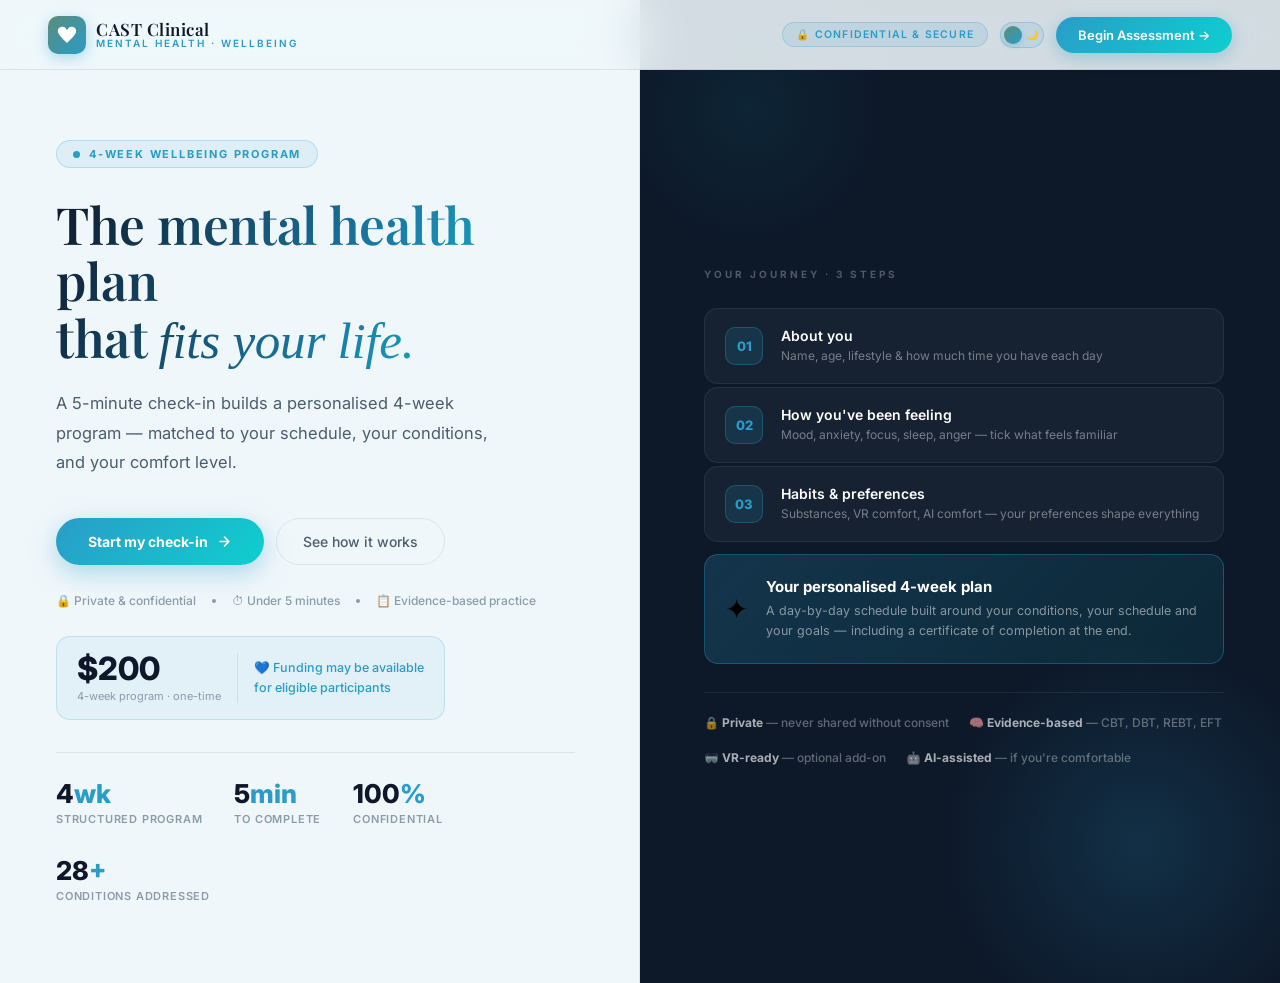
==== commit b22dcfbf: "Fix GitHub Pages entry point + cohesive app styling - Rename landing.html -> index.html (GitHub Page" ====
--- a/index.html
+++ b/index.html
@@ -3,25 +3,24 @@
 <head>
   <meta charset="UTF-8" />
   <meta name="viewport" content="width=device-width, initial-scale=1.0" />
-  <title>CAST Clinical – 4-Week Mental Health & Wellbeing Program</title>
+  <title>CAST Clinical — Mental Health & Wellbeing Program</title>
   <link rel="preconnect" href="https://fonts.googleapis.com" />
   <link href="https://fonts.googleapis.com/css2?family=Inter:wght@300;400;500;600;700;800&family=Playfair+Display:ital,wght@0,400;0,600;1,400;1,600&display=swap" rel="stylesheet" />
   <link rel="stylesheet" href="style.css" />
-  <link rel="stylesheet" href="app.css" />
+  <link rel="stylesheet" href="landing.css" />
 </head>
 <body>
 
-<!-- Background FX layer -->
-<div class="bg-layer" aria-hidden="true">
-  <div class="bg-grid"></div>
-  <div class="bg-orb bg-orb-1"></div>
-  <div class="bg-orb bg-orb-2"></div>
-  <div class="bg-orb bg-orb-3"></div>
+<!-- Aurora orbs — left side only -->
+<div class="aurora-layer" aria-hidden="true">
+  <div class="orb orb-1"></div>
+  <div class="orb orb-2"></div>
+  <div class="orb orb-3"></div>
 </div>
 
-<!-- ── HEADER ──────────────────────────────────────── -->
+<!-- ── HEADER ─────────────────────────────────────── -->
 <header>
-  <a href="landing.html" class="logo" style="text-decoration:none;">
+  <a class="logo" href="index.html" aria-label="CAST Clinical home">
     <div class="logo-mark">
       <svg viewBox="0 0 24 24" xmlns="http://www.w3.org/2000/svg">
         <path d="M12 21.593c-5.63-5.539-11-10.297-11-14.402 0-3.791 3.068-5.191 5.281-5.191 1.312 0 4.151.501 5.719 4.457 1.59-3.968 4.464-4.447 5.726-4.447 2.54 0 5.274 1.621 5.274 5.181 0 4.069-5.136 8.625-11 14.402z"/>
@@ -32,973 +31,127 @@
       <span class="logo-sub">Mental Health · Wellbeing</span>
     </div>
   </a>
+
   <div class="header-right">
     <span class="header-badge">🔒 Confidential &amp; Secure</span>
     <button class="theme-toggle" id="themeToggle" aria-label="Toggle dark mode" title="Toggle dark / light mode">
       <span class="toggle-icon icon-moon">🌙</span>
       <span class="toggle-icon icon-sun">☀️</span>
     </button>
+    <a class="header-cta" href="app.html">Begin Assessment →</a>
   </div>
 </header>
 
-<!-- ── HERO ────────────────────────────────────────── -->
-<div class="hero">
-  <div class="hero-eyebrow">4-Week Wellbeing Program</div>
-  <h1>A plan built around you, not a textbook</h1>
-  <p>Answer a few quick questions and we'll put together a personalised 4-week wellbeing program — grounded in evidence-based practice and built entirely around you.</p>
-  <div class="hero-steps">
-    <div class="hero-step">
-      <div class="hero-step-num">1</div>
-      <span class="hero-step-label">Personal Info</span>
+<!-- ── SPLIT HERO ─────────────────────────────────── -->
+<div class="split">
+
+  <!-- LEFT — Aurora light panel -->
+  <div class="panel-left">
+    <div class="eyebrow">
+      <span class="eyebrow-dot"></span>
+      4-Week Wellbeing Program
     </div>
-    <div class="hero-step-divider"></div>
-    <div class="hero-step">
-      <div class="hero-step-num">2</div>
-      <span class="hero-step-label">How You Feel</span>
+
+    <h1 class="headline">The mental health plan<br>that <em>fits your life.</em></h1>
+
+    <p class="subhead">A 5-minute check-in builds a personalised 4-week program — matched to your schedule, your conditions, and your comfort level.</p>
+
+    <div class="actions">
+      <a class="btn-primary" href="app.html">
+        Start my check-in
+        <svg viewBox="0 0 24 24" fill="none" stroke="currentColor" stroke-width="2.5" stroke-linecap="round" stroke-linejoin="round"><path d="M5 12h14M12 5l7 7-7 7"/></svg>
+      </a>
+      <button class="btn-outline" onclick="document.querySelector('.panel-right').scrollIntoView({behavior:'smooth'})">See how it works</button>
     </div>
-    <div class="hero-step-divider"></div>
-    <div class="hero-step">
-      <div class="hero-step-num">3</div>
-      <span class="hero-step-label">Habits & Use</span>
+
+    <div class="trust-row">
+      <div class="trust-item">🔒 Private &amp; confidential</div>
+      <div class="trust-sep"></div>
+      <div class="trust-item">⏱ Under 5 minutes</div>
+      <div class="trust-sep"></div>
+      <div class="trust-item">📋 Evidence-based practice</div>
     </div>
-    <div class="hero-step-divider"></div>
-    <div class="hero-step">
-      <div class="hero-step-num">4</div>
-      <span class="hero-step-label">Your Plan</span>
+
+    <div class="price-pill">
+      <div>
+        <div class="price-num">$200</div>
+        <div class="price-sub">4-week program · one-time</div>
+      </div>
+      <div class="price-rule"></div>
+      <div class="price-fund">💙 Funding may be available<br>for eligible participants</div>
     </div>
-  </div>
-</div>
 
-<!-- ── MAIN ─────────────────────────────────────────── -->
-<div class="container">
-
-  <!-- PROGRESS -->
-  <div class="progress-wrap" id="progress-wrap">
-    <div class="progress-header">
-      <span class="progress-label" id="progress-label">Step 1 of 3 — Personal Information</span>
-      <span class="progress-count" id="progress-count">33%</span>
-    </div>
-    <div class="progress-bar-bg">
-      <div class="progress-bar-fill" id="progress-fill" style="width:33%"></div>
+    <div class="proof-strip">
+      <div class="proof-item">
+        <div class="proof-val">4<span>wk</span></div>
+        <div class="proof-desc">Structured Program</div>
+      </div>
+      <div class="proof-item">
+        <div class="proof-val">5<span>min</span></div>
+        <div class="proof-desc">To Complete</div>
+      </div>
+      <div class="proof-item">
+        <div class="proof-val">100<span>%</span></div>
+        <div class="proof-desc">Confidential</div>
+      </div>
+      <div class="proof-item">
+        <div class="proof-val">28<span>+</span></div>
+        <div class="proof-desc">Conditions Addressed</div>
+      </div>
     </div>
   </div>
 
-  <!-- FORM SECTION -->
-  <div id="form-section">
+  <!-- RIGHT — Editorial dark panel -->
+  <div class="panel-right">
+    <div class="panel-label">Your journey · 3 steps</div>
 
-    <!-- ─── STEP 1: PERSONAL INFO ─────────────────── -->
-    <div class="step active" id="step-1">
-      <div class="card">
-        <div class="card-header">
-          <div class="card-icon">
-            <svg viewBox="0 0 24 24" fill="none" stroke="#5B8C7A" stroke-width="2" stroke-linecap="round" stroke-linejoin="round">
-              <path d="M20 21v-2a4 4 0 0 0-4-4H8a4 4 0 0 0-4 4v2"/><circle cx="12" cy="7" r="4"/>
-            </svg>
-          </div>
-          <h2>About You</h2>
-          <p>Everything you share here is completely private and is only used to build your personal program.</p>
+    <div class="step-cards">
+      <div class="step-card">
+        <div class="sc-num">01</div>
+        <div>
+          <div class="sc-title">About you</div>
+          <div class="sc-desc">Name, age, lifestyle &amp; how much time you have each day</div>
         </div>
-        <div class="card-body">
-          <div class="form-grid">
-            <div class="form-field" id="field-firstName">
-              <label for="firstName">First Name <span class="req">*</span></label>
-              <input type="text" id="firstName" placeholder="e.g. Alex" autocomplete="given-name" />
-              <span class="error-msg">Please enter your first name.</span>
-            </div>
-            <div class="form-field" id="field-lastName">
-              <label for="lastName">Last Name <span class="req">*</span></label>
-              <input type="text" id="lastName" placeholder="e.g. Morgan" autocomplete="family-name" />
-              <span class="error-msg">Please enter your last name.</span>
-            </div>
-            <div class="form-field" id="field-age">
-              <label for="age">Age <span class="req">*</span></label>
-              <input type="number" id="age" placeholder="e.g. 32" min="12" max="100" />
-              <span class="error-msg">Please enter a valid age (12–100).</span>
-            </div>
-            <div class="form-field" id="field-gender">
-              <label for="gender">Gender Identity <span class="req">*</span></label>
-              <select id="gender">
-                <option value="">— Select —</option>
-                <option>Male</option>
-                <option>Female</option>
-                <option>Non-binary</option>
-                <option>Transgender Male</option>
-                <option>Transgender Female</option>
-                <option>Prefer not to say</option>
-                <option>Other</option>
-              </select>
-              <span class="error-msg">Please select an option.</span>
-            </div>
-            <div class="form-field span-2" id="field-email">
-              <label for="email">Email Address <span class="req">*</span></label>
-              <input type="email" id="email" placeholder="you@example.com" autocomplete="email" />
-              <span class="error-msg">Please enter a valid email address.</span>
-            </div>
-            <div class="form-field" id="field-referral">
-              <label for="referral">Referral Source</label>
-              <select id="referral">
-                <option value="">— Optional —</option>
-                <option>Self-referred</option>
-                <option>GP / Primary Care</option>
-                <option>Psychiatrist</option>
-                <option>Therapist / Counsellor</option>
-                <option>Family / Friend</option>
-                <option>Online Search</option>
-                <option>Other</option>
-              </select>
-            </div>
-            <div class="form-field" id="field-support">
-              <label for="support">Current Support Level</label>
-              <select id="support">
-                <option value="">— Optional —</option>
-                <option>No current support</option>
-                <option>Seeing a GP</option>
-                <option>In therapy</option>
-                <option>On medication</option>
-                <option>Inpatient / Residential</option>
-                <option>Multiple supports</option>
-              </select>
-            </div>
-            <div class="form-field" id="field-workStatus">
-              <label for="workStatus">Employment / Study Status <span class="req">*</span></label>
-              <select id="workStatus">
-                <option value="">— Select —</option>
-                <option value="fulltime">Employed full-time (35+ hrs/week)</option>
-                <option value="parttime">Employed part-time (15–34 hrs/week)</option>
-                <option value="casual">Casual / freelance / shift work</option>
-                <option value="student">Full-time student</option>
-                <option value="student-part">Part-time student</option>
-                <option value="carer">Full-time carer / homemaker</option>
-                <option value="unemployed">Not currently employed</option>
-                <option value="retired">Retired</option>
-              </select>
-              <span class="error-msg">Please select your employment status.</span>
-            </div>
-            <div class="form-field" id="field-therapyTime">
-              <label for="therapyTime">Time available for wellbeing each day <span class="req">*</span></label>
-              <select id="therapyTime">
-                <option value="">— Select —</option>
-                <option value="15">Up to 15 minutes</option>
-                <option value="30">About 30 minutes</option>
-                <option value="60">About 1 hour</option>
-                <option value="90">1–2 hours</option>
-                <option value="120">2+ hours</option>
-              </select>
-              <span class="error-msg">Please select your available time.</span>
-            </div>
-            <div class="form-field span-2">
-              <label for="therapyDays">Days per week you can commit to structured activities</label>
-              <div class="day-picker" id="therapyDays">
-                <button type="button" class="day-btn" data-day="Mon">Mon</button>
-                <button type="button" class="day-btn" data-day="Tue">Tue</button>
-                <button type="button" class="day-btn" data-day="Wed">Wed</button>
-                <button type="button" class="day-btn" data-day="Thu">Thu</button>
-                <button type="button" class="day-btn" data-day="Fri">Fri</button>
-                <button type="button" class="day-btn" data-day="Sat">Sat</button>
-                <button type="button" class="day-btn" data-day="Sun">Sun</button>
-              </div>
-              <span class="field-hint">Select all days that apply — your weekly plan will be built around these.</span>
-            </div>
-          </div>
+      </div>
+      <div class="step-card">
+        <div class="sc-num">02</div>
+        <div>
+          <div class="sc-title">How you've been feeling</div>
+          <div class="sc-desc">Mood, anxiety, focus, sleep, anger — tick what feels familiar</div>
         </div>
-        <div class="card-footer">
-          <span></span>
-          <button class="btn btn-primary" onclick="nextStep(1)">
-            Continue
-            <svg viewBox="0 0 24 24" fill="none" stroke="currentColor" stroke-width="2.5" stroke-linecap="round" stroke-linejoin="round"><path d="M5 12h14M12 5l7 7-7 7"/></svg>
-          </button>
+      </div>
+      <div class="step-card">
+        <div class="sc-num">03</div>
+        <div>
+          <div class="sc-title">Habits &amp; preferences</div>
+          <div class="sc-desc">Substances, VR comfort, AI comfort — your preferences shape everything</div>
         </div>
       </div>
     </div>
 
-    <!-- ─── STEP 2: MENTAL HEALTH HISTORY ────────── -->
-    <div class="step" id="step-2">
-      <div class="card">
-        <div class="card-header">
-          <div class="card-icon">
-            <svg viewBox="0 0 24 24" fill="none" stroke="#5B8C7A" stroke-width="2" stroke-linecap="round" stroke-linejoin="round">
-              <path d="M9.5 2A2.5 2.5 0 0 1 12 4.5v15a2.5 2.5 0 0 1-4.96-.46 2.5 2.5 0 0 1-1.98-3.006 3 3 0 0 1-.34-5.58 2.5 2.5 0 0 1 1.32-4.24 2.5 2.5 0 0 1 1.96-3.192A2.5 2.5 0 0 1 9.5 2Z"/><path d="M14.5 2A2.5 2.5 0 0 0 12 4.5v15a2.5 2.5 0 0 0 4.96-.46 2.5 2.5 0 0 0 1.98-3.006 3 3 0 0 0 .34-5.58 2.5 2.5 0 0 0-1.32-4.24 2.5 2.5 0 0 0-1.96-3.192A2.5 2.5 0 0 0 14.5 2Z"/>
-            </svg>
-          </div>
-          <h2>How Have You Been Feeling?</h2>
-          <p>Tick anything that sounds like you — whether you've had a formal diagnosis or just recognise the pattern. You can select as many as you like.</p>
-        </div>
-        <div class="card-body">
-
-          <!-- Mood Disorders -->
-          <div class="section-title">Mood &amp; Emotions</div>
-          <div class="check-grid">
-            <div class="check-item"><input type="checkbox" id="mdd" name="mental" value="Major Depressive Disorder (MDD)"><label class="check-label" for="mdd"><span class="check-box"></span>Major Depression (MDD)</label></div>
-            <div class="check-item"><input type="checkbox" id="bipolar1" name="mental" value="Bipolar I Disorder"><label class="check-label" for="bipolar1"><span class="check-box"></span>Bipolar I</label></div>
-            <div class="check-item"><input type="checkbox" id="bipolar2" name="mental" value="Bipolar II Disorder"><label class="check-label" for="bipolar2"><span class="check-box"></span>Bipolar II</label></div>
-            <div class="check-item"><input type="checkbox" id="dysthymia" name="mental" value="Persistent Depressive Disorder (Dysthymia)"><label class="check-label" for="dysthymia"><span class="check-box"></span>Persistent Depression</label></div>
-            <div class="check-item"><input type="checkbox" id="cyclothymia" name="mental" value="Cyclothymic Disorder"><label class="check-label" for="cyclothymia"><span class="check-box"></span>Cyclothymia</label></div>
-            <div class="check-item"><input type="checkbox" id="pmdd" name="mental" value="PMDD"><label class="check-label" for="pmdd"><span class="check-box"></span>PMDD</label></div>
-          </div>
-
-          <!-- Anxiety Disorders -->
-          <div class="section-title">Anxiety &amp; Stress</div>
-          <div class="check-grid">
-            <div class="check-item"><input type="checkbox" id="gad" name="mental" value="Generalised Anxiety Disorder (GAD)"><label class="check-label" for="gad"><span class="check-box"></span>Generalised Anxiety (GAD)</label></div>
-            <div class="check-item"><input type="checkbox" id="panic" name="mental" value="Panic Disorder"><label class="check-label" for="panic"><span class="check-box"></span>Panic Disorder</label></div>
-            <div class="check-item"><input type="checkbox" id="social-anx" name="mental" value="Social Anxiety Disorder"><label class="check-label" for="social-anx"><span class="check-box"></span>Social Anxiety</label></div>
-            <div class="check-item"><input type="checkbox" id="phobia" name="mental" value="Specific Phobia"><label class="check-label" for="phobia"><span class="check-box"></span>Specific Phobia</label></div>
-            <div class="check-item"><input type="checkbox" id="ptsd" name="mental" value="PTSD"><label class="check-label" for="ptsd"><span class="check-box"></span>PTSD</label></div>
-            <div class="check-item"><input type="checkbox" id="cptsd" name="mental" value="Complex PTSD (C-PTSD)"><label class="check-label" for="cptsd"><span class="check-box"></span>Complex PTSD (C-PTSD)</label></div>
-            <div class="check-item"><input type="checkbox" id="acute-stress" name="mental" value="Acute Stress Disorder"><label class="check-label" for="acute-stress"><span class="check-box"></span>Acute Stress Disorder</label></div>
-            <div class="check-item"><input type="checkbox" id="agoraphobia" name="mental" value="Agoraphobia"><label class="check-label" for="agoraphobia"><span class="check-box"></span>Agoraphobia</label></div>
-          </div>
-
-          <!-- Neurodevelopmental -->
-          <div class="section-title">Focus, Attention &amp; Learning</div>
-          <div class="check-grid">
-            <div class="check-item"><input type="checkbox" id="adhd-i" name="mental" value="ADHD – Inattentive Type"><label class="check-label" for="adhd-i"><span class="check-box"></span>ADHD – Inattentive</label></div>
-            <div class="check-item"><input type="checkbox" id="adhd-h" name="mental" value="ADHD – Hyperactive/Combined"><label class="check-label" for="adhd-h"><span class="check-box"></span>ADHD – Hyperactive/Combined</label></div>
-            <div class="check-item"><input type="checkbox" id="autism" name="mental" value="Autism Spectrum (ASD)"><label class="check-label" for="autism"><span class="check-box"></span>Autism Spectrum (ASD)</label></div>
-            <div class="check-item"><input type="checkbox" id="dyslexia" name="mental" value="Dyslexia / Learning Differences"><label class="check-label" for="dyslexia"><span class="check-box"></span>Dyslexia / Learning Diff.</label></div>
-          </div>
-
-          <!-- OCD & Related -->
-          <div class="section-title">Repetitive Thoughts &amp; Urges</div>
-          <div class="check-grid">
-            <div class="check-item"><input type="checkbox" id="ocd" name="mental" value="OCD"><label class="check-label" for="ocd"><span class="check-box"></span>OCD</label></div>
-            <div class="check-item"><input type="checkbox" id="bdd" name="mental" value="Body Dysmorphic Disorder (BDD)"><label class="check-label" for="bdd"><span class="check-box"></span>Body Dysmorphia (BDD)</label></div>
-            <div class="check-item"><input type="checkbox" id="hoarding" name="mental" value="Hoarding Disorder"><label class="check-label" for="hoarding"><span class="check-box"></span>Hoarding Disorder</label></div>
-            <div class="check-item"><input type="checkbox" id="trichotillo" name="mental" value="Trichotillomania (Hair Pulling)"><label class="check-label" for="trichotillo"><span class="check-box"></span>Trichotillomania</label></div>
-          </div>
-
-          <!-- Psychotic & Personality -->
-          <div class="section-title">Personality &amp; Identity</div>
-          <div class="check-grid">
-            <div class="check-item"><input type="checkbox" id="schizo" name="mental" value="Schizophrenia"><label class="check-label" for="schizo"><span class="check-box"></span>Schizophrenia</label></div>
-            <div class="check-item"><input type="checkbox" id="schizoaff" name="mental" value="Schizoaffective Disorder"><label class="check-label" for="schizoaff"><span class="check-box"></span>Schizoaffective Disorder</label></div>
-            <div class="check-item"><input type="checkbox" id="bpd" name="mental" value="Borderline Personality Disorder (BPD)"><label class="check-label" for="bpd"><span class="check-box"></span>BPD</label></div>
-            <div class="check-item"><input type="checkbox" id="narcissistic" name="mental" value="Narcissistic PD"><label class="check-label" for="narcissistic"><span class="check-box"></span>Narcissistic PD</label></div>
-            <div class="check-item"><input type="checkbox" id="avpd" name="mental" value="Avoidant Personality Disorder"><label class="check-label" for="avpd"><span class="check-box"></span>Avoidant PD</label></div>
-            <div class="check-item"><input type="checkbox" id="aspd" name="mental" value="Antisocial Personality Disorder"><label class="check-label" for="aspd"><span class="check-box"></span>Antisocial PD</label></div>
-          </div>
-
-          <!-- Anger & Impulse Control -->
-          <div class="section-title">Anger &amp; Impulse Control</div>
-          <div class="check-grid">
-            <div class="check-item"><input type="checkbox" id="anger-mgmt" name="mental" value="Anger Management"><label class="check-label" for="anger-mgmt"><span class="check-box"></span>Anger Management</label></div>
-            <div class="check-item"><input type="checkbox" id="ied" name="mental" value="Intermittent Explosive Disorder (IED)"><label class="check-label" for="ied"><span class="check-box"></span>Intermittent Explosive Disorder</label></div>
-            <div class="check-item"><input type="checkbox" id="impulse" name="mental" value="Impulse Control Difficulties"><label class="check-label" for="impulse"><span class="check-box"></span>Impulse Control Difficulties</label></div>
-          </div>
-
-          <!-- Eating & Somatic -->
-          <div class="section-title">Eating, Body Image &amp; Other</div>
-          <div class="check-grid">
-            <div class="check-item"><input type="checkbox" id="anorexia" name="mental" value="Anorexia Nervosa"><label class="check-label" for="anorexia"><span class="check-box"></span>Anorexia Nervosa</label></div>
-            <div class="check-item"><input type="checkbox" id="bulimia" name="mental" value="Bulimia Nervosa"><label class="check-label" for="bulimia"><span class="check-box"></span>Bulimia Nervosa</label></div>
-            <div class="check-item"><input type="checkbox" id="binge-eat" name="mental" value="Binge Eating Disorder"><label class="check-label" for="binge-eat"><span class="check-box"></span>Binge Eating Disorder</label></div>
-            <div class="check-item"><input type="checkbox" id="dissoc" name="mental" value="Dissociative Disorders"><label class="check-label" for="dissoc"><span class="check-box"></span>Dissociative Disorders</label></div>
-            <div class="check-item"><input type="checkbox" id="insomnia" name="mental" value="Insomnia / Sleep Disorder"><label class="check-label" for="insomnia"><span class="check-box"></span>Insomnia / Sleep Disorder</label></div>
-            <div class="check-item"><input type="checkbox" id="somatic" name="mental" value="Somatic Symptom Disorder"><label class="check-label" for="somatic"><span class="check-box"></span>Somatic Symptom Disorder</label></div>
-          </div>
-
-          <!-- Severity -->
-          <div class="section-title" style="margin-top:8px;">How Much Does This Affect Your Day-to-Day Life?</div>
-          <div class="severity-grid">
-            <div class="severity-item">
-              <label>How low or unstable is your mood?</label>
-              <div class="scale-buttons" id="mood-severity">
-                <button class="scale-btn" onclick="selectScale(this,'mood-severity')">1</button>
-                <button class="scale-btn" onclick="selectScale(this,'mood-severity')">2</button>
-                <button class="scale-btn" onclick="selectScale(this,'mood-severity')">3</button>
-                <button class="scale-btn" onclick="selectScale(this,'mood-severity')">4</button>
-                <button class="scale-btn" onclick="selectScale(this,'mood-severity')">5</button>
-              </div>
-              <div class="scale-legend"><span>Mild</span><span>Severe</span></div>
-            </div>
-            <div class="severity-item">
-              <label>How anxious do you feel day to day?</label>
-              <div class="scale-buttons" id="anx-severity">
-                <button class="scale-btn" onclick="selectScale(this,'anx-severity')">1</button>
-                <button class="scale-btn" onclick="selectScale(this,'anx-severity')">2</button>
-                <button class="scale-btn" onclick="selectScale(this,'anx-severity')">3</button>
-                <button class="scale-btn" onclick="selectScale(this,'anx-severity')">4</button>
-                <button class="scale-btn" onclick="selectScale(this,'anx-severity')">5</button>
-              </div>
-              <div class="scale-legend"><span>Mild</span><span>Severe</span></div>
-            </div>
-            <div class="severity-item">
-              <label>Does this affect work or daily tasks?</label>
-              <div class="scale-buttons" id="func-severity">
-                <button class="scale-btn" onclick="selectScale(this,'func-severity')">1</button>
-                <button class="scale-btn" onclick="selectScale(this,'func-severity')">2</button>
-                <button class="scale-btn" onclick="selectScale(this,'func-severity')">3</button>
-                <button class="scale-btn" onclick="selectScale(this,'func-severity')">4</button>
-                <button class="scale-btn" onclick="selectScale(this,'func-severity')">5</button>
-              </div>
-              <div class="scale-legend"><span>Minimal</span><span>Severe</span></div>
-            </div>
-            <div class="severity-item">
-              <label>How well are you sleeping?</label>
-              <div class="scale-buttons" id="sleep-severity">
-                <button class="scale-btn" onclick="selectScale(this,'sleep-severity')">1</button>
-                <button class="scale-btn" onclick="selectScale(this,'sleep-severity')">2</button>
-                <button class="scale-btn" onclick="selectScale(this,'sleep-severity')">3</button>
-                <button class="scale-btn" onclick="selectScale(this,'sleep-severity')">4</button>
-                <button class="scale-btn" onclick="selectScale(this,'sleep-severity')">5</button>
-              </div>
-              <div class="scale-legend"><span>Good</span><span>Very Poor</span></div>
-            </div>
-          </div>
-
-        </div>
-        <div class="card-footer">
-          <button class="btn btn-secondary" onclick="prevStep(2)">
-            <svg viewBox="0 0 24 24" fill="none" stroke="currentColor" stroke-width="2.5" stroke-linecap="round" stroke-linejoin="round"><path d="M19 12H5M12 19l-7-7 7-7"/></svg>
-            Back
-          </button>
-          <button class="btn btn-primary" onclick="nextStep(2)">
-            Continue
-            <svg viewBox="0 0 24 24" fill="none" stroke="currentColor" stroke-width="2.5" stroke-linecap="round" stroke-linejoin="round"><path d="M5 12h14M12 5l7 7-7 7"/></svg>
-          </button>
-        </div>
+    <div class="result-card">
+      <div class="rc-icon">✦</div>
+      <div>
+        <div class="rc-title">Your personalised 4-week plan</div>
+        <div class="rc-desc">A day-by-day schedule built around your conditions, your schedule and your goals — including a certificate of completion at the end.</div>
       </div>
     </div>
 
-    <!-- ─── STEP 3: SUBSTANCE / ADDICTION ────────── -->
-    <div class="step" id="step-3">
-      <div class="card">
-        <div class="card-header">
-          <div class="card-icon">
-            <svg viewBox="0 0 24 24" fill="none" stroke="#5B8C7A" stroke-width="2" stroke-linecap="round" stroke-linejoin="round">
-              <path d="M10 2h4"/><path d="M9.5 7.5A7 7 0 0 1 19 14a7 7 0 0 1-7 7A7 7 0 0 1 5 14a7 7 0 0 1 4.5-6.5"/><path d="M12 11v3l1.5 1.5"/>
-            </svg>
-          </div>
-          <h2>Habits &amp; Substance Use</h2>
-          <p>This is a safe space — nothing you share here is judged. Select anything that applies so we can include the right support in your program.</p>
-        </div>
-        <div class="card-body">
-
-          <div class="section-title">Substances You Use or Have Used</div>
-          <div class="check-grid">
-            <div class="check-item"><input type="checkbox" id="alcohol" name="addiction" value="Alcohol Use Disorder"><label class="check-label" for="alcohol"><span class="check-box"></span>Alcohol</label></div>
-            <div class="check-item"><input type="checkbox" id="cannabis" name="addiction" value="Cannabis Use Disorder"><label class="check-label" for="cannabis"><span class="check-box"></span>Cannabis</label></div>
-            <div class="check-item"><input type="checkbox" id="stimulants" name="addiction" value="Stimulant Use (Cocaine / Meth)"><label class="check-label" for="stimulants"><span class="check-box"></span>Stimulants (Cocaine / Meth)</label></div>
-            <div class="check-item"><input type="checkbox" id="opioids" name="addiction" value="Opioid Use Disorder"><label class="check-label" for="opioids"><span class="check-box"></span>Opioids</label></div>
-            <div class="check-item"><input type="checkbox" id="benzos" name="addiction" value="Benzodiazepine Dependence"><label class="check-label" for="benzos"><span class="check-box"></span>Benzodiazepines</label></div>
-            <div class="check-item"><input type="checkbox" id="nicotine" name="addiction" value="Nicotine / Tobacco Use"><label class="check-label" for="nicotine"><span class="check-box"></span>Nicotine / Tobacco</label></div>
-            <div class="check-item"><input type="checkbox" id="mdma" name="addiction" value="MDMA / Ecstasy Use"><label class="check-label" for="mdma"><span class="check-box"></span>MDMA / Ecstasy</label></div>
-            <div class="check-item"><input type="checkbox" id="hallucinogens" name="addiction" value="Hallucinogen Use"><label class="check-label" for="hallucinogens"><span class="check-box"></span>Hallucinogens</label></div>
-            <div class="check-item"><input type="checkbox" id="rx-misuse" name="addiction" value="Prescription Drug Misuse"><label class="check-label" for="rx-misuse"><span class="check-box"></span>Prescription Drug Misuse</label></div>
-            <div class="check-item"><input type="checkbox" id="poly-sub" name="addiction" value="Polysubstance Use"><label class="check-label" for="poly-sub"><span class="check-box"></span>Polysubstance Use</label></div>
-          </div>
-
-          <div class="section-title" style="margin-top:8px;">Other Habits &amp; Patterns</div>
-          <div class="check-grid">
-            <div class="check-item"><input type="checkbox" id="gambling" name="addiction" value="Gambling Disorder"><label class="check-label" for="gambling"><span class="check-box"></span>Gambling</label></div>
-            <div class="check-item"><input type="checkbox" id="gaming" name="addiction" value="Gaming / Internet Addiction"><label class="check-label" for="gaming"><span class="check-box"></span>Gaming / Internet</label></div>
-            <div class="check-item"><input type="checkbox" id="sex-addict" name="addiction" value="Compulsive Sexual Behaviour"><label class="check-label" for="sex-addict"><span class="check-box"></span>Compulsive Sexual Behaviour</label></div>
-            <div class="check-item"><input type="checkbox" id="food-addict" name="addiction" value="Food / Binge Eating Addiction"><label class="check-label" for="food-addict"><span class="check-box"></span>Food / Binge Eating</label></div>
-            <div class="check-item"><input type="checkbox" id="shopping" name="addiction" value="Compulsive Shopping / Spending"><label class="check-label" for="shopping"><span class="check-box"></span>Compulsive Shopping</label></div>
-            <div class="check-item"><input type="checkbox" id="social-media" name="addiction" value="Social Media Addiction"><label class="check-label" for="social-media"><span class="check-box"></span>Social Media</label></div>
-          </div>
-
-          <div class="section-title" style="margin-top:8px;">Where Are You Right Now?</div>
-          <div class="radio-row">
-            <div class="radio-item"><input type="radio" name="recovery-status" id="rs-active" value="Currently using"><label class="radio-label" for="rs-active">Still using</label></div>
-            <div class="radio-item"><input type="radio" name="recovery-status" id="rs-early" value="Early recovery (< 1 year)"><label class="radio-label" for="rs-early">Early in recovery (&lt;1 yr)</label></div>
-            <div class="radio-item"><input type="radio" name="recovery-status" id="rs-sustained" value="Sustained recovery (1+ years)"><label class="radio-label" for="rs-sustained">Going strong (1+ yrs)</label></div>
-            <div class="radio-item"><input type="radio" name="recovery-status" id="rs-na" value="Not applicable"><label class="radio-label" for="rs-na">Not applicable to me</label></div>
-          </div>
-
-          <div class="section-title" style="margin-top:8px;">Virtual Reality Therapy</div>
-          <p style="font-size:13px;color:var(--mid);line-height:1.6;margin-bottom:14px;">VR therapy is an emerging evidence-based modality for anxiety, phobias, PTSD and social skills training. Please indicate your current access and comfort with VR.</p>
-          <div class="vr-cards" id="vr-cards">
-            <div class="radio-item">
-              <input type="radio" name="vr-pref" id="vr-have" value="have">
-              <label class="radio-label vr-card-label" for="vr-have">
-                <span class="vr-icon">🥽</span>
-                <span class="vr-card-text">
-                  <strong>I already own a VR headset</strong>
-                  <span>I have a headset and am open to using VR-based therapy exercises.</span>
-                </span>
-              </label>
-            </div>
-            <div class="radio-item">
-              <input type="radio" name="vr-pref" id="vr-planning" value="planning">
-              <label class="radio-label vr-card-label" for="vr-planning">
-                <span class="vr-icon">🛒</span>
-                <span class="vr-card-text">
-                  <strong>I'm planning to get a VR headset</strong>
-                  <span>I'm interested in VR therapy and intend to acquire a headset soon.</span>
-                </span>
-              </label>
-            </div>
-            <div class="radio-item">
-              <input type="radio" name="vr-pref" id="vr-no" value="no">
-              <label class="radio-label vr-card-label" for="vr-no">
-                <span class="vr-icon">📱</span>
-                <span class="vr-card-text">
-                  <strong>I prefer phone / web-based therapy</strong>
-                  <span>I'm not comfortable with VR or do not wish to use it — please recommend phone or web alternatives only.</span>
-                </span>
-              </label>
-            </div>
-          </div>
-
-          <div class="section-title" style="margin-top:24px;">Comfort with AI-Assisted Therapy</div>
-          <p style="font-size:13px;color:var(--mid);line-height:1.6;margin-bottom:14px;">Some components of your plan may involve AI-powered tools (e.g. chatbot check-ins, mood tracking apps, AI journalling). Please indicate how comfortable you are with this.</p>
-          <div class="radio-row">
-            <div class="radio-item"><input type="radio" name="ai-comfort" id="ai-none" value="none"><label class="radio-label" for="ai-none">Not comfortable</label></div>
-            <div class="radio-item"><input type="radio" name="ai-comfort" id="ai-some" value="some"><label class="radio-label" for="ai-some">Somewhat comfortable</label></div>
-            <div class="radio-item"><input type="radio" name="ai-comfort" id="ai-ok" value="ok"><label class="radio-label" for="ai-ok">Comfortable</label></div>
-            <div class="radio-item"><input type="radio" name="ai-comfort" id="ai-keen" value="keen"><label class="radio-label" for="ai-keen">Very comfortable / excited</label></div>
-          </div>
-
-          <div class="section-title">What Would You Most Like Help With?</div>
-          <div class="form-grid full">
-            <div class="form-field">
-              <label for="goals">In your own words, what are you hoping to feel or do differently?</label>
-              <textarea id="goals" placeholder="e.g. Feel less anxious, sleep better, cut back on drinking, get back into a routine..."></textarea>
-            </div>
-          </div>
-        </div>
-        <div class="card-footer">
-          <button class="btn btn-secondary" onclick="prevStep(3)">
-            <svg viewBox="0 0 24 24" fill="none" stroke="currentColor" stroke-width="2.5" stroke-linecap="round" stroke-linejoin="round"><path d="M19 12H5M12 19l-7-7 7-7"/></svg>
-            Back
-          </button>
-          <button class="btn btn-primary" onclick="generatePlan()">
-            Generate My Plan
-            <svg viewBox="0 0 24 24" fill="none" stroke="currentColor" stroke-width="2.5" stroke-linecap="round" stroke-linejoin="round"><path d="M5 12h14M12 5l7 7-7 7"/></svg>
-          </button>
-        </div>
-      </div>
-    </div>
-
-  </div><!-- /form-section -->
-
-  <!-- ─── TREATMENT PLAN ──────────────────────────── -->
-  <div class="card" id="plan-card">
-    <div class="plan-hero">
-      <div class="plan-greeting">Your personalised care plan</div>
-      <h2 id="plan-name">Good morning, —</h2>
-      <p id="plan-intro">Based on your triage responses, we have prepared a structured daily treatment plan to support your wellbeing journey.</p>
-      <div class="plan-date">
-        <svg width="13" height="13" viewBox="0 0 24 24" fill="none" stroke="white" stroke-width="2" stroke-linecap="round" stroke-linejoin="round"><rect x="3" y="4" width="18" height="18" rx="2" ry="2"/><line x1="16" y1="2" x2="16" y2="6"/><line x1="8" y1="2" x2="8" y2="6"/><line x1="3" y1="10" x2="21" y2="10"/></svg>
-        <span id="plan-date-label"></span>
-      </div>
-    </div>
-    <div class="plan-body">
-
-      <!-- Diagnoses summary -->
-      <div class="section-title">Your Focus Areas</div>
-      <div class="plan-diagnoses" id="plan-diagnoses"></div>
-
-      <!-- Weekly summary bar -->
-      <div class="plan-summary-bar" id="plan-summary-bar"></div>
-
-      <!-- 4-week program overview -->
-      <div class="section-title">Your 4-Week Program Overview</div>
-      <div class="four-week-grid" id="four-week-grid"></div>
-
-      <!-- Week 1 schedule -->
-      <div class="section-title" style="margin-top:32px;">Week 1 Daily Schedule <span style="font-weight:400;letter-spacing:0;text-transform:none;font-size:12px;color:var(--muted);">&nbsp;— your starting point</span></div>
-      <p style="font-size:13px;color:var(--mid);line-height:1.6;margin-bottom:20px;">This is your starting routine for Week 1. Each week builds on the last — progressing from foundation skills through to deeper practice and long-term integration. Therapy can be woven in as an optional add-on at any stage.</p>
-      <div class="week-grid" id="plan-timeline"></div>
-
-      <!-- Resources -->
-      <div class="section-title" style="margin-top:8px;">Helpful Resources</div>
-      <div class="resources-grid" id="plan-resources"></div>
-
-      <!-- Disclaimer -->
-      <div class="disclaimer">
-        <svg viewBox="0 0 24 24" fill="none" stroke="#C9A96E" stroke-width="2" stroke-linecap="round" stroke-linejoin="round"><circle cx="12" cy="12" r="10"/><line x1="12" y1="8" x2="12" y2="12"/><line x1="12" y1="16" x2="12.01" y2="16"/></svg>
-        <p><strong>Important:</strong> This plan is a supportive guide generated from your self-reported triage responses. It is <strong>not</strong> a clinical diagnosis or a substitute for professional medical or psychiatric care. Please share this plan with your treating clinician. If you are in crisis or at risk of harm, please call <strong>000</strong> (AU) · <strong>999</strong> (UK) · <strong>911</strong> (US) or contact the <strong>Lifeline: 13 11 14</strong>.</p>
-      </div>
-
-      <!-- Completion Certificate -->
-      <div class="certificate-wrap" id="plan-certificate">
-        <div class="certificate-inner">
-          <div class="cert-logo">CAST Clinical</div>
-          <div class="cert-eyebrow">Certificate of Completion</div>
-          <h2 class="cert-name" id="cert-name-display"></h2>
-          <p class="cert-body">has successfully completed the CAST Clinical 4-Week Wellbeing Program — a personalised, evidence-based treatment plan addressing the focus areas identified at the time of triage.</p>
-          <div class="cert-meta">
-            <div class="cert-meta-item"><span class="cert-meta-label">Date Issued</span><span class="cert-meta-value" id="cert-date-display"></span></div>
-            <div class="cert-meta-divider"></div>
-            <div class="cert-meta-item"><span class="cert-meta-label">Program</span><span class="cert-meta-value">4-Week Wellbeing</span></div>
-            <div class="cert-meta-divider"></div>
-            <div class="cert-meta-item"><span class="cert-meta-label">Certificate No.</span><span class="cert-meta-value" id="cert-id-display"></span></div>
-          </div>
-          <div class="cert-seal">✦</div>
-        </div>
-      </div>
-
-      <!-- Parenting Certificate Teaser -->
-      <div class="parenting-teaser">
-        <div class="parenting-teaser-icon">👶</div>
-        <div>
-          <div class="parenting-teaser-title">Parenting Certificate — Coming Soon</div>
-          <p class="parenting-teaser-body">On completion of your treatment plan, you may be eligible to continue with a <strong>CAST Clinical Parenting Certificate</strong> — a structured parenting skills program. This pathway is currently <strong>pending approval by the Province of Ontario</strong> and will be available once authorised. We will notify enrolled participants when it launches.</p>
-        </div>
-      </div>
-
-      <!-- Actions -->
-      <div class="plan-actions">
-        <button class="btn btn-primary" onclick="window.print()">
-          <svg viewBox="0 0 24 24" fill="none" stroke="currentColor" stroke-width="2" stroke-linecap="round" stroke-linejoin="round"><polyline points="6 9 6 2 18 2 18 9"/><path d="M6 18H4a2 2 0 0 1-2-2v-5a2 2 0 0 1 2-2h16a2 2 0 0 1 2 2v5a2 2 0 0 1-2 2h-2"/><rect x="6" y="14" width="12" height="8"/></svg>
-          Print / Save as PDF
-        </button>
-        <button class="btn btn-secondary" onclick="startOver()">Start a New Assessment</button>
-      </div>
+    <div class="panel-trust">
+      <div class="pt-item"><strong>🔒 Private</strong> — never shared without consent</div>
+      <div class="pt-item"><strong>🧠 Evidence-based</strong> — CBT, DBT, REBT, EFT</div>
+      <div class="pt-item"><strong>🥽 VR-ready</strong> — optional add-on</div>
+      <div class="pt-item"><strong>🤖 AI-assisted</strong> — if you're comfortable</div>
     </div>
   </div>
 
-</div><!-- /container -->
+</div>
 
 <script>
-  // ─── STATE ──────────────────────────────────────────
-  let currentStep = 1;
-  const totalSteps = 3;
-
-  // ─── PROGRESS ───────────────────────────────────────
-  function updateProgress(step) {
-    const pct = Math.round((step / totalSteps) * 100);
-    const labels = ['', 'Personal Information', 'Mental Health History', 'Substance Use & Addiction'];
-    document.getElementById('progress-fill').style.width = pct + '%';
-    document.getElementById('progress-label').textContent = `Step ${step} of ${totalSteps} — ${labels[step]}`;
-    document.getElementById('progress-count').textContent = pct + '%';
-  }
-
-  // ─── DAY PICKER ─────────────────────────────────────
-  document.querySelectorAll('.day-btn').forEach(btn => {
-    btn.addEventListener('click', () => btn.classList.toggle('selected'));
-  });
-
-  // ─── SCALE BUTTONS ───────────────────────────────────
-  function selectScale(btn, groupId) {
-    document.querySelectorAll(`#${groupId} .scale-btn`).forEach(b => b.classList.remove('active'));
-    btn.classList.add('active');
-  }
-
-  // ─── VALIDATION ─────────────────────────────────────
-  function validateStep1() {
-    let ok = true;
-    const fields = [
-      { id: 'firstName', wrap: 'field-firstName', test: v => v.trim().length >= 1 },
-      { id: 'lastName',  wrap: 'field-lastName',  test: v => v.trim().length >= 1 },
-      { id: 'age',       wrap: 'field-age',        test: v => v && +v >= 12 && +v <= 100 },
-      { id: 'gender',    wrap: 'field-gender',     test: v => v !== '' },
-      { id: 'email',      wrap: 'field-email',      test: v => /^[^\s@]+@[^\s@]+\.[^\s@]+$/.test(v) },
-      { id: 'workStatus',  wrap: 'field-workStatus',  test: v => v !== '' },
-      { id: 'therapyTime', wrap: 'field-therapyTime', test: v => v !== '' },
-    ];
-    fields.forEach(f => {
-      const el = document.getElementById(f.id);
-      const wrap = document.getElementById(f.wrap);
-      const msg = wrap.querySelector('.error-msg');
-      if (!f.test(el.value)) {
-        wrap.classList.add('field-error');
-        if (msg) msg.style.display = 'block';
-        ok = false;
-      } else {
-        wrap.classList.remove('field-error');
-        if (msg) msg.style.display = 'none';
-      }
-    });
-    return ok;
-  }
-
-  // ─── NAVIGATION ─────────────────────────────────────
-  function nextStep(from) {
-    if (from === 1 && !validateStep1()) return;
-    document.getElementById(`step-${from}`).classList.remove('active');
-    currentStep = from + 1;
-    document.getElementById(`step-${currentStep}`).classList.add('active');
-    updateProgress(currentStep);
-    window.scrollTo({ top: 0, behavior: 'smooth' });
-  }
-
-  function prevStep(from) {
-    document.getElementById(`step-${from}`).classList.remove('active');
-    currentStep = from - 1;
-    document.getElementById(`step-${currentStep}`).classList.add('active');
-    updateProgress(currentStep);
-    window.scrollTo({ top: 0, behavior: 'smooth' });
-  }
-
-  // ─── PLAN GENERATION ────────────────────────────────
-  function generatePlan() {
-    const firstName = document.getElementById('firstName').value.trim();
-    const lastName  = document.getElementById('lastName').value.trim();
-    const workStatus    = document.getElementById('workStatus').value;
-    const therapyMins   = parseInt(document.getElementById('therapyTime').value) || 30;
-    const selectedDays  = [...document.querySelectorAll('.day-btn.selected')].map(b => b.dataset.day);
-    const activeDays    = selectedDays.length > 0 ? selectedDays : ['Mon','Tue','Wed','Thu','Fri'];
-    const mentalChecks   = [...document.querySelectorAll('input[name="mental"]:checked')].map(c => c.value);
-    const addictionChecks = [...document.querySelectorAll('input[name="addiction"]:checked')].map(c => c.value);
-    const recoveryStatus = (document.querySelector('input[name="recovery-status"]:checked') || {}).value || '';
-    // Work & time helpers
-    const isFullTime  = workStatus === 'fulltime' || workStatus === 'student';
-    const isPartTime  = workStatus === 'parttime' || workStatus === 'casual' || workStatus === 'student-part';
-    const isCarer     = workStatus === 'carer';
-    const hasFreeTime = workStatus === 'unemployed' || workStatus === 'retired' || isCarer;
-    const timeLabel   = therapyMins <= 15 ? 'micro (≤15 min)' : therapyMins <= 30 ? 'brief (30 min)' : therapyMins <= 60 ? 'moderate (1 hr)' : 'extended (1–2+ hrs)';
-    const daysLabel   = activeDays.join(', ');
-    const vrPref    = (document.querySelector('input[name="vr-pref"]:checked') || {}).value || '';
-    const aiComfort = (document.querySelector('input[name="ai-comfort"]:checked') || {}).value || '';
-    const vrHave     = vrPref === 'have';
-    const vrPlanning = vrPref === 'planning';
-    const vrNo       = vrPref === 'no';
-    const vrReady    = vrHave || vrPlanning;
-    const aiOk       = aiComfort === 'ok' || aiComfort === 'keen';
-    const aiSome     = aiComfort === 'some';
-    const aiNone     = aiComfort === 'none';
-    const moodSev  = (document.querySelector('#mood-severity .active') || {}).textContent || '—';
-    const anxSev   = (document.querySelector('#anx-severity .active') || {}).textContent || '—';
-    const sleepSev = (document.querySelector('#sleep-severity .active') || {}).textContent || '—';
-    const goals    = document.getElementById('goals').value.trim();
-
-    const hasAddiction = addictionChecks.length > 0 && addictionChecks[0] !== 'Not applicable';
-    const hasAnxiety   = mentalChecks.some(m => m.includes('Anxiety') || m === 'PTSD' || m === 'Complex PTSD (C-PTSD)' || m === 'Panic Disorder' || m === 'OCD' || m === 'Agoraphobia');
-    const hasMood      = mentalChecks.some(m => m.includes('Depress') || m.includes('Bipolar') || m.includes('Cyclothymia') || m.includes('Dysthymia') || m === 'PMDD');
-    const hasTrauma    = mentalChecks.some(m => m.includes('PTSD') || m.includes('Trauma'));
-    const hasADHD      = mentalChecks.some(m => m.includes('ADHD'));
-    const hasOCD       = mentalChecks.some(m => m.includes('OCD') || m.includes('Dysmorphic') || m.includes('Hoarding') || m.includes('Trichotillomania'));
-    const hasEating    = mentalChecks.some(m => m.includes('Anorexia') || m.includes('Bulimia') || m.includes('Binge'));
-    const hasSleep     = mentalChecks.some(m => m.includes('Insomnia') || m.includes('Sleep')) || sleepSev >= 4;
-    const hasBPD       = mentalChecks.some(m => m.includes('BPD') || m.includes('Borderline'));
-    const hasAnger     = mentalChecks.some(m => m.includes('Anger') || m.includes('Explosive') || m.includes('Impulse Control'));
-    const highAnx      = +anxSev >= 4;
-    const highMood     = +moodSev >= 4;
-
-    // Set date
-    const now = new Date();
-    document.getElementById('plan-date-label').textContent = now.toLocaleDateString('en-GB', { weekday:'long', year:'numeric', month:'long', day:'numeric' });
-
-    // Greeting
-    const hour = now.getHours();
-    const greeting = hour < 12 ? 'Good morning' : hour < 17 ? 'Good afternoon' : 'Good evening';
-    document.getElementById('plan-name').textContent = `${greeting}, ${firstName}.`;
-
-    // Intro
-    let intro = `This weekly plan has been personalised across ${mentalChecks.length + addictionChecks.length} identified focus areas, calibrated for ${timeLabel} daily sessions on your selected days (${daysLabel}).`;
-    if (goals) intro += ` Goals noted: "${goals}".`;
-    intro += ' This plan is yours to work through at your own pace. Therapy sessions can be added as an optional layer at any point.';  
-    document.getElementById('plan-intro').textContent = intro;
-
-    // Certificate
-    document.getElementById('cert-name-display').textContent = firstName + (lastName ? ' ' + lastName : '');
-    document.getElementById('cert-date-display').textContent = now.toLocaleDateString('en-GB', { year:'numeric', month:'long', day:'numeric' });
-    const certId = 'CC-' + now.getFullYear() + '-' + Math.random().toString(36).substring(2,7).toUpperCase();
-    document.getElementById('cert-id-display').textContent = certId;
-
-    // Diagnoses tags
-    const dxEl = document.getElementById('plan-diagnoses');
-    dxEl.innerHTML = '';
-    if (mentalChecks.length === 0 && addictionChecks.length === 0) {
-      dxEl.innerHTML = '<span class="dx-tag mental">General Wellbeing Support</span>';
-    }
-    mentalChecks.forEach(d => { dxEl.innerHTML += `<span class="dx-tag mental">${d}</span>`; });
-    addictionChecks.forEach(d => { dxEl.innerHTML += `<span class="dx-tag addiction">${d}</span>`; });
-
-    // ── SLOT LIBRARY (time-aware) ──────────────────────
-    // Each slot: { time, tag, tagLabel, title, desc, minMins, intensive }
-    // minMins = minimum daily minutes needed to include this slot
-    // intensive = only on high-time days
-
-    const morningRoutine = { time: isFullTime ? '7:00 AM' : '8:00 AM', tag:'tag-wellness', tagLabel:'Morning Routine',
-      title:'Morning Activation',
-      desc: [
-        hasMood || mentalChecks.length === 0 ? 'Mood check-in: rate 1–10, set 3 daily intentions in your journal' : null,
-        hasADHD ? 'Review task list & set up Pomodoro blocks (25 min focus / 5 min rest)' : null,
-        hasAnxiety || highAnx ? '4-7-8 breathing (3 rounds) to regulate the nervous system' : null,
-        hasAddiction ? 'Morning affirmation & sobriety check-in' : null,
-        !hasMood && !hasADHD && !hasAnxiety && !hasAddiction ? 'Gratitude journal — write 3 things you are thankful for' : null,
-      ].filter(Boolean), minMins: 5 };
-
-    const movementSlot = { time: isFullTime ? '12:30 PM' : '9:30 AM', tag:'tag-wellness', tagLabel:'Physical Health',
-      title: therapyMins <= 15 ? '10-min Movement Break' : 'Movement & Exercise',
-      desc: [
-        therapyMins <= 15 ? '10-minute walk or stretching — even short movement supports mood and cognition' : null,
-        therapyMins > 15 && hasMood ? '30-min aerobic exercise (walk, jog, swim) — elevates serotonin' : null,
-        therapyMins > 15 && hasADHD ? 'HIIT or sport — regulates dopamine levels' : null,
-        therapyMins > 15 && hasAnxiety ? 'Gentle yoga or tai chi — activates parasympathetic nervous system' : null,
-        therapyMins > 15 && (hasBPD || hasTrauma) ? 'Somatic movement (dance, yoga) for grounding and body awareness' : null,
-        therapyMins > 15 && !hasMood && !hasADHD && !hasAnxiety && !hasBPD && !hasTrauma ? '30-min brisk walk outdoors — light exposure supports mood regulation' : null,
-      ].filter(Boolean), minMins: 5 };
-
-    const therapySkillSlot = { time: isFullTime ? 'Lunch or eve' : '10:00 AM', tag:'tag-therapy', tagLabel:'Clinical Practice',
-      title:'Therapeutic Skill Practice',
-      desc: [
-        hasOCD ? 'ERP practice — 20 min structured exposure with response prevention hierarchy' : null,
-        hasADHD ? 'CBT skill: attention management review, distraction log update' : null,
-        hasTrauma || hasBPD ? 'DBT skill: TIPP or STOP skills for emotion regulation' : null,
-        hasMood && !hasOCD && !hasBPD ? 'Behavioural Activation: plan one pleasurable + one mastery activity' : null,
-        hasAnxiety && !hasOCD ? 'Cognitive restructuring: identify one anxious thought, apply evidence for/against' : null,
-        (hasMood || hasAnxiety) && !hasOCD && !hasBPD ? 'REBT — ABC model: note what happened (A), spot the rigid belief (B — e.g. "I must…"), notice how it made you feel (C), then challenge it. Free worksheet at rebtnetwork.org/library/shf.html' : null,
-        hasAddiction ? 'SMART Recovery or 12-Step check-in (online meeting counts)' : null,
-        hasEating ? 'Mindful eating check-in before each meal; review structured meal plan' : null,
-        !hasOCD && !hasADHD && !hasTrauma && !hasBPD && !hasMood && !hasAnxiety && !hasAddiction && !hasEating ? 'Reflective journaling: reframe one challenging thought constructively using the REBT ABC model' : null,
-      ].filter(Boolean), minMins: 10 };
-
-    const mindfulSlot = { time: isFullTime ? '5:30 PM' : '2:00 PM', tag:'tag-mindful', tagLabel:'Mindfulness',
-      title: therapyMins <= 15 ? '5-min Mindful Reset' : 'Mindfulness Practice',
-      desc: [
-        therapyMins <= 15 ? 'Box breathing or 5-4-3-2-1 grounding (5 minutes) — ideal for busy schedules' : null,
-        therapyMins > 15 && (hasAnxiety || hasOCD) ? '10-min mindfulness meditation — Headspace, Calm, or Insight Timer' : null,
-        therapyMins > 15 && (hasAnxiety || hasTrauma || hasMood || hasOCD) ? 'EFT Tapping (5–10 min) — hold today’s main stressor in mind, rate your distress 0–10, then tap through the sequence: karate chop → eyebrow → side of eye → under eye → chin → collarbone → underarm → top of head. App: The Tapping Solution (thetappingsolution.com)' : null,
-        therapyMins > 15 && (hasMood || hasBPD) ? 'Opposite Action: identify low-mood urge and act against it intentionally' : null,
-        therapyMins > 15 && hasADHD ? 'Mindful focus break: 5-min breathing reset between task blocks' : null,
-        therapyMins > 15 && hasTrauma ? 'Grounding exercise: 5-4-3-2-1 sensory technique if triggered' : null,
-        therapyMins > 15 && !hasAnxiety && !hasOCD && !hasMood && !hasBPD && !hasADHD && !hasTrauma ? '10-min breath meditation to reset stress hormones' : null,
-      ].filter(Boolean), minMins: 5 };
-
-    const vrTechSlot = (vrReady || vrNo) ? { time: isFullTime ? '6:30 PM' : '3:00 PM', tag:'tag-tech', tagLabel: vrNo ? 'Digital Therapy' : 'VR Therapy',
-      title: vrNo ? 'Phone & Web-Based Therapy' : vrHave ? 'VR Therapy Session' : 'Preparing for VR Therapy',
-      desc: vrReady ? [
-        hasAnxiety || hasOCD ? (vrHave ? 'VR Exposure (Oxford VR, oVRcome, Limbix) — 15–20 min guided anxiety/phobia session' : 'Research Meta Quest 3 / Pico 4; download Oxford VR and oVRcome ready for first session') : null,
-        hasTrauma ? (vrHave ? 'VR EMDR session via Psious or Mindmaze — confirm with your therapist first' : 'Discuss VR-assisted EMDR with your therapist ahead of headset arrival') : null,
-        hasOCD ? (vrHave ? 'VR ERP practice: immersive hierarchy scenarios in Limbix or oVRcome (ovrcome.io)' : 'Ask therapist about VR ERP — clinically validated for OCD, available on oVRcome') : null,
-        hasMood ? (vrHave ? 'Tripp (tripp.city) — research-backed immersive VR mindfulness & mood-lift sessions. Available on Meta Quest & mobile AR. Also try Nature Treks VR for calming environments.' : 'Tripp (tripp.city) is a mindfulness VR app with strong mood benefits — available on Meta Quest 3 or as a mobile AR app while you wait for a headset') : null,
-        !hasAnxiety && !hasOCD && !hasTrauma && !hasMood ? (vrHave ? 'Tripp (tripp.city) — immersive guided mindfulness & breathing sessions. Also: Guided Meditation VR, CalmPlace VR' : 'When your headset arrives, start with Tripp (tripp.city) — available on Meta Quest. Download Oxford VR and oVRcome too.') : null,
-      ].filter(Boolean) : [
-        'Telehealth appointment: book or attend a video session with your psychologist or GP',
-        aiOk || aiSome ? 'CBT app check-in: Wysa, Woebot, or MindShift (15–20 min)' : null,
-        'Browser-based programs: MindSpot, This Way Up, or Therapy Assist Online — free structured CBT',
-      ].filter(Boolean), minMins: 15 } : null;
-
-    const socialSlot = { time: isFullTime ? '7:00 PM' : '5:00 PM', tag:'tag-social', tagLabel:'Connection',
-      title:'Social & Support Connection',
-      desc: [
-        hasBPD || mentalChecks.some(m => m.includes('Social Anxiety')) ? 'One interpersonal interaction (in person or phone); use DEAR MAN skill if needed' : null,
-        hasMood ? 'Call or message a trusted friend/family member — 30 min meaningful connection' : null,
-        hasAddiction ? 'Contact your sponsor, support group, or recovery peer' : null,
-        !hasBPD && !hasMood && !hasAddiction ? 'Reach out to one person in your network — brief check-ins strengthen resilience' : null,
-      ].filter(Boolean), minMins: 5 };
-
-    const recoverySlot = hasAddiction && recoveryStatus && recoveryStatus !== 'Not applicable' ? {
-      time: isFullTime ? '7:45 PM' : '6:00 PM', tag:'tag-recovery', tagLabel:'Recovery',
-      title:'Recovery Management',
-      desc: [
-        'Urge surfing: if cravings arise, observe without acting — ride the wave 15–20 min',
-        'Log triggers in your recovery journal',
-        'Contact sponsor or crisis line if urges become unmanageable',
-        recoveryStatus.includes('Early') ? 'Attend a meeting or recovery group session this evening if possible' : 'Review your relapse prevention plan',
-      ], minMins: 10 } : null;
-
-    const nutritionSlot = { time: isFullTime ? '12:00 PM' : '12:00 PM', tag:'tag-nutrition', tagLabel:'Nutrition',
-      title:'Nourishment',
-      desc: [
-        'Balanced meals: lean protein, complex carbs, leafy greens, healthy fats',
-        hasMood ? 'Include omega-3 foods (salmon, walnuts, flaxseed) for mood support' : null,
-        hasAnxiety || highAnx ? 'Cap caffeine before 12:00 PM; aim for 2L water daily' : null,
-        hasAddiction ? 'Avoid high-sugar foods that spike craving cycles; eat at regular intervals' : null,
-        hasEating ? 'Eat with a support person when possible; follow structured meal plan' : null,
-        !hasMood && !hasAnxiety && !hasAddiction && !hasEating ? 'Mindful eating: no screens during meals; eat slowly and note fullness cues' : null,
-      ].filter(Boolean), minMins: 5 };
-
-    const angerSlot = hasAnger ? { time: isFullTime ? '6:00 PM' : '4:00 PM', tag:'tag-therapy', tagLabel:'Anger Management',
-      title:'Anger & Impulse Control Practice',
-      desc: [
-        'Cool-down technique: STOP — Stop, Take a breath, Observe your body, Proceed mindfully',
-        'Identify your personal anger triggers in a journal entry — note the situation, the feeling, the physical cue (e.g. jaw clenching, heat in chest)',
-        'Practice the Anger Iceberg: write down what the anger might be covering (fear, hurt, shame)',
-        +therapyMins >= 30 ? 'Role-play a difficult scenario mentally using assertiveness (not aggression): use "I feel..." statements' : null,
-        hasAnxiety || hasBPD ? 'DBT DEARMAN: practise expressing needs assertively without escalation' : null,
-      ].filter(Boolean), minMins: 15 } : null;
-
-    const sleepSlot = { time: '9:30 PM', tag:'tag-sleep', tagLabel:'Sleep Hygiene',
-      title:'Wind-Down & Sleep Preparation',
-      desc: [
-        'Screens off 60–90 min before bed; use Night Mode or blue-light glasses',
-        hasSleep || +sleepSev >= 4 ? 'Fixed bedtime (e.g. 10:00 PM); stimulus control — bed is for sleep only' : null,
-        'Progressive Muscle Relaxation (PMR) or guided sleep meditation',
-        hasMood ? 'End-of-day mood journal: rate mood, note 3 positive moments' : null,
-        hasAnxiety ? '"Worry dump": write anxious thoughts on paper to offload before sleep' : null,
-        hasSleep || +sleepSev >= 3 ? 'YouTube: Michael Sealey — deep sleep hypnosis & body scan (youtube.com/@MichaelSealey). Free.' : null,
-      ].filter(Boolean), minMins: 5 };
-
-    const guidedMediaSlot = { time: isFullTime ? '5:00 PM' : '3:30 PM', tag:'tag-mindful', tagLabel:'Guided Media',
-      title: 'Calming Videos & Guided Practice',
-      desc: [
-        'YouTube: The Honest Guys — free guided meditations, sleep journeys & relaxation (youtube.com/@TheHonestGuys)',
-        hasMood || hasAnxiety || mentalChecks.length === 0 ? 'YouTube: Headspace channel — short 3–10 min meditations and breathing exercises (youtube.com/@headspace)' : null,
-        hasTrauma || hasBPD || highAnx ? 'EFT Tapping video series — The Tapping Solution YouTube channel has free guided tapping sessions for anxiety & stress (youtube.com/@TappingSolution)' : null,
-        hasAddiction || hasMood ? 'YouTube: Dr. Joe Dispenza — guided meditations for breaking old patterns and building a new mindset (search “Dr Joe Dispenza meditation”)' : null,
-        !hasTrauma && !hasAddiction && !hasMood ? 'Insight Timer — free app with 150,000+ guided meditations, calming music and sleep sounds (insighttimer.com)' : null,
-      ].filter(Boolean), minMins: 10 };
-
-    // ── ASSIGN SLOTS TO DAYS ──────────────────────────
-    // Determine which days get which slots based on available time
-    // Cycle: therapy skill rotates Mon/Wed/Fri or similar
-    const allSlots = [morningRoutine, movementSlot, therapySkillSlot, mindfulSlot, guidedMediaSlot, vrTechSlot, angerSlot, socialSlot, recoverySlot, nutritionSlot, sleepSlot].filter(Boolean);
-
-    // Budget: how many slots fit per day given minutes
-    // Each slot costs roughly: 5–10 min for light, 20–30 for intensive
-    const slotCost = { 'tag-wellness':10, 'tag-therapy':20, 'tag-mindful':10, 'tag-tech':20, 'tag-social':10, 'tag-recovery':15, 'tag-nutrition':5, 'tag-sleep':10 };
-
-    function slotsForDay(dayName, dayIndex) {
-      const budget = therapyMins;
-      const isWeekend = dayName === 'Sat' || dayName === 'Sun';
-      const isWorkday = (isFullTime || isPartTime) && !isWeekend;
-      let slots = [];
-      let spent = 0;
-      // Always include morning routine (micro-friendly)
-      slots.push(morningRoutine); spent += 5;
-      // Alternate therapy skill every other day
-      if (dayIndex % 2 === 0 && spent + 20 <= budget + 10) { slots.push(therapySkillSlot); spent += 20; }
-      // Movement — daily if time allows, else weekends/days off
-      if (!isWorkday || budget >= 30) { slots.push(movementSlot); spent += 10; }
-      // Nutrition reminder on all days
-      if (budget >= 10) { slots.push(nutritionSlot); spent += 5; }
-      // Mindfulness — daily (brief version auto-activates for low-time)
-      slots.push(mindfulSlot); spent += (budget <= 15 ? 5 : 10);
-      // Guided media — alternate days, budget permitting
-      if (budget >= 15 && dayIndex % 2 === 0) { slots.push(guidedMediaSlot); spent += 10; }
-      // VR/digital — 2–3 times per week on lower-demand days
-      if (vrTechSlot && ((!isWorkday && budget >= 20) || budget >= 60) && dayIndex % 2 === 1) { slots.push(vrTechSlot); spent += 20; }
-      // Social — every day for low-time users (just a nudge), intensive days for others
-      if (budget <= 30 || dayIndex % 3 !== 2) { slots.push(socialSlot); spent += 5; }
-      // Recovery — daily if applicable
-      if (recoverySlot && spent + 15 <= budget + 15) { slots.push(recoverySlot); spent += 15; }
-      // Anger management — every other day if applicable
-      if (angerSlot && dayIndex % 2 === 0 && spent + 15 <= budget + 10) { slots.push(angerSlot); spent += 15; }
-      // Sleep hygiene — every day
-      slots.push(sleepSlot); spent += 5;
-      return slots;
-    }
-
-    // Calculate weekly totals for summary bar
-    let totalWeeklyMins = activeDays.length * therapyMins;
-    let therapySessions = activeDays.filter((_,i) => i % 2 === 0).length;
-
-    // Summary bar
-    const sumEl = document.getElementById('plan-summary-bar');
-    sumEl.innerHTML = `
-      <div class="summary-stat"><span class="summary-stat-value">${activeDays.length}</span><span class="summary-stat-label">Active days/week</span></div>
-      <div class="summary-stat-divider"></div>
-      <div class="summary-stat"><span class="summary-stat-value">${therapyMins} min</span><span class="summary-stat-label">Daily target</span></div>
-      <div class="summary-stat-divider"></div>
-      <div class="summary-stat"><span class="summary-stat-value">~${Math.round(totalWeeklyMins/60*10)/10} hrs</span><span class="summary-stat-label">Est. weekly total</span></div>
-      <div class="summary-stat-divider"></div>
-      <div class="summary-stat"><span class="summary-stat-value">${therapySessions}×</span><span class="summary-stat-label">Skill sessions/week</span></div>
-      <div class="summary-stat-divider"></div>
-      <div class="summary-stat"><span class="summary-stat-value">${workStatus ? document.getElementById('workStatus').options[document.getElementById('workStatus').selectedIndex].text.split('(')[0].trim() : '—'}</span><span class="summary-stat-label">Work status</span></div>
-    `;
-
-    // Render weekly grid
-    const tlEl = document.getElementById('plan-timeline');
-    tlEl.innerHTML = '';
-    const dayFullNames = { Mon:'Monday', Tue:'Tuesday', Wed:'Wednesday', Thu:'Thursday', Fri:'Friday', Sat:'Saturday', Sun:'Sunday' };
-    const dayTypes = { Mon:'Structured day', Tue:'Active day', Wed:'Structured day', Thu:'Active day', Fri:'Reflection day', Sat:'Rest & recovery', Sun:'Rest & recovery' };
-    activeDays.forEach((day, idx) => {
-      const daySlots = slotsForDay(day, idx);
-      tlEl.innerHTML += `
-        <div class="week-day-block">
-          <div class="week-day-header">
-            <span class="week-day-name">${dayFullNames[day] || day}</span>
-            <span class="week-day-meta">${dayTypes[day] || ''} · ~${therapyMins} min</span>
-          </div>
-          <div class="week-day-slots">
-            ${daySlots.map(s => `
-              <div class="week-slot">
-                <div class="week-slot-time">${s.time}</div>
-                <div class="week-slot-body">
-                  <span class="week-slot-tag ${s.tag}">${s.tagLabel}</span>
-                  <div class="week-slot-title">${s.title}</div>
-                  <div class="week-slot-desc">${s.desc[0]}${s.desc.length > 1 ? `<ul style="margin:4px 0 0 16px">${s.desc.slice(1).map(d=>`<li>${d}</li>`).join('')}</ul>` : ''}</div>
-                </div>
-              </div>`).join('')}
-          </div>
-        </div>`;
-    });
-
-    // ── RESOURCES ─────────────────────────────────────
-    const resources = [];
-
-    if (hasAnxiety || hasOCD) resources.push({ icon:'🧠', title:'CBT Workbook', text:'Mind Over Mood (Greenberger & Padesky) – evidence-based CBT exercises for anxiety and mood.' });
-    if (hasBPD || hasTrauma) resources.push({ icon:'📗', title:'DBT Skills Training', text:'The DBT Skills Workbook (McKay) – full suite of DBT skills for emotion regulation.' });
-    if (hasAddiction) resources.push({ icon:'🔗', title:'SMART Recovery', text:'smartrecoveryaustralia.com.au — free science-based addiction support groups, online & in-person.' });
-    if (hasAddiction) resources.push({ icon:'📞', title:'Alcohol Drug Info Line', text:'1800 250 015 (AU) — 24/7 confidential counselling for substance use concerns.' });
-    if (hasMood || mentalChecks.length > 0) resources.push({ icon:'💬', title:'Beyond Blue', text:'beyondblue.org.au — resources, forums and counsellor chat for depression and anxiety.' });
-    if (mentalChecks.length > 0 || addictionChecks.length > 0) resources.push({ icon:'🏥', title:'Headspace', text:'headspace.com — national youth mental health service (12–25). Telehealth available.' });
-    if (hasTrauma || hasBPD || highMood) resources.push({ icon:'🆘', title:'Lifeline Crisis Support', text:'lifeline.org.au · 13 11 14 — 24/7 crisis counselling and suicide prevention.' });
-    if (hasSleep || +sleepSev >= 3) resources.push({ icon:'🌙', title:'Sleep Health Foundation', text:'sleephealthfoundation.org.au — evidence-based guides on sleep hygiene and insomnia management.' });
-    if (hasSleep || +sleepSev >= 3) resources.push({ icon:'🎬', title:'Michael Sealey — YouTube', text:'youtube.com/@MichaelSealey — free deep sleep hypnosis, body scan meditations and guided relaxation. No signup needed.' });
-    // Tapping
-    if (hasAnxiety || hasTrauma || hasMood || mentalChecks.length === 0) resources.push({ icon:'🤲', title:'The Tapping Solution', text:'thetappingsolution.com — EFT tapping app backed by 300+ clinical studies. Proven to reduce cortisol by 43%. Free to try on iOS and Android.' });
-    // REBT
-    if (hasMood || hasAnxiety || mentalChecks.length === 0) resources.push({ icon:'💡', title:'REBT Self-Help Form', text:'Free worksheet at rebtnetwork.org/library/shf.html — walk through the ABC model to identify and challenge the rigid beliefs driving your distress.' });
-    // Guided meditation YouTube
-    resources.push({ icon:'🎧', title:'The Honest Guys — YouTube', text:'youtube.com/@TheHonestGuys — one of the most popular free guided meditation channels. Sleep journeys, relaxation and nature soundscapes. No signup needed.' });
-    // VR resources
-    if (vrHave) {
-      resources.push({ icon:'🥽', title:'Tripp — VR Mindfulness', text:'tripp.city — immersive VR mindfulness & mood-lift app. Research-backed breathwork and visualisation sessions. Available on Meta Quest and as a mobile AR app.' });
-      resources.push({ icon:'🥽', title:'Oxford VR', text:'oxfordvr.org — clinically-validated VR therapy for anxiety, psychosis and phobias. Available for consumer headsets.' });
-      if (hasAnxiety || hasOCD || hasTrauma) resources.push({ icon:'🥽', title:'oVRcome', text:'ovrcome.io — award-winning VR exposure therapy platform. 75% reduction in symptom severity in clinical trials. 20+ conditions. Available on Meta Quest & smartphone.' });
-    }
-    if (vrPlanning) {
-      resources.push({ icon:'🛒', title:'Getting Started with VR Therapy', text:'Recommended headsets: Meta Quest 3 (standalone, no PC needed). First apps to download: Tripp (tripp.city) for mindfulness, Oxford VR for clinical therapy, oVRcome (ovrcome.io) for exposure therapy, Limbix for CBT.' });
-    }
-    if (vrNo) {
-      resources.push({ icon:'💻', title:'MindSpot Clinic', text:'mindspot.org.au — free online evidence-based programs for anxiety, depression, PTSD and chronic pain.' });
-      resources.push({ icon:'💻', title:'This Way Up', text:'thiswayup.org.au — clinician-supported online CBT courses for a wide range of mental health conditions.' });
-    }
-    // AI-assisted tools
-    if (aiOk) {
-      resources.push({ icon:'🤖', title:'Wysa AI Wellbeing', text:'wysa.com — AI-powered emotional support chatbot with CBT, DBT and mindfulness exercises. Clinician-reviewed.' });
-      resources.push({ icon:'🤖', title:'Woebot', text:'woebothealth.com — AI chatbot delivering CBT-based mental health support. Research-backed, available 24/7.' });
-    } else if (aiSome) {
-      resources.push({ icon:'🤖', title:'Wysa AI Wellbeing', text:'wysa.com — AI-assisted journalling and mood tracking. You control how much you engage; no pressure.' });
-    } else if (aiNone) {
-      resources.push({ icon:'👥', title:'Human-Led Peer Support', text:'SANE Australia (sane.org) and Mental Health Carers Australia offer human-facilitated forums and phone support — no AI involved.' });
-    }
-    if (hasAnger) resources.push({ icon:'😤', title:'Anger Management Resources', text:'Gottman Institute (gottman.com) — research-based tools for managing anger in relationships. Also: BeyondBlue Anger page and MensLine Australia (mensline.org.au) for anger-specific support.' });
-    if (hasAnger) resources.push({ icon:'📖', title:'The Anger Trap (book)', text:'Dr Les Carter — evidence-based guide to understanding and redirecting anger. Available on Amazon and most public libraries.' });
-    if (resources.length < 2) resources.push({ icon:'📱', title:'Calm App', text:'Guided meditations, sleep stories, and breathing exercises to support daily mental wellbeing.' });
-    if (resources.length < 4) resources.push({ icon:'🩺', title:'Your GP / Doctor', text:'Your GP can refer you to a psychologist and provide access to subsidised sessions under a Mental Health Care Plan.' });
-
-    const resEl = document.getElementById('plan-resources');
-    resEl.innerHTML = '';
-    resources.slice(0, 6).forEach(r => {
-      resEl.innerHTML += `
-        <div class="resource-card">
-          <div class="resource-icon">${r.icon}</div>
-          <h4>${r.title}</h4>
-          <p>${r.text}</p>
-        </div>`;
-    });
-
-    // Show plan, hide form
-    document.getElementById('form-section').style.display = 'none';
-    document.getElementById('progress-wrap').style.display = 'none';
-    document.getElementById('plan-card').classList.add('visible');
-    window.scrollTo({ top: 0, behavior: 'smooth' });
-  }
-
-  // ─── RESET ──────────────────────────────────────────
-  function startOver() {
-    document.getElementById('plan-card').classList.remove('visible');
-    document.getElementById('form-section').style.display = '';
-    document.getElementById('progress-wrap').style.display = '';
-    document.querySelectorAll('.step').forEach(s => s.classList.remove('active'));
-    document.getElementById('step-1').classList.add('active');
-    currentStep = 1;
-    updateProgress(1);
-    // Reset all inputs
-    document.querySelectorAll('input[type="text"], input[type="email"], input[type="number"], textarea').forEach(el => el.value = '');
-    document.querySelectorAll('select').forEach(el => el.value = '');
-    document.querySelectorAll('input[type="checkbox"], input[type="radio"]').forEach(el => el.checked = false);
-    document.querySelectorAll('.scale-btn').forEach(b => b.classList.remove('active'));
-    document.querySelectorAll('.day-btn').forEach(b => b.classList.remove('selected'));
-    window.scrollTo({ top: 0, behavior: 'smooth' });
-  }
-
-  // ─── INIT ────────────────────────────────────────────
-  updateProgress(1);
-
-  // ─── THEME TOGGLE ────────────────────────────────────
   (function () {
     var toggle = document.getElementById('themeToggle');
     if (!toggle) return;
-    // Restore saved preference (default: light)
+    // Sync with whatever theme was set in index.html (shared localStorage key)
     if (localStorage.getItem('cast-theme') === 'dark') {
       document.body.classList.add('dark');
     }
--- a/landing.css
+++ b/landing.css
@@ -0,0 +1,417 @@
+/* =====================================================
+   CAST Clinical — Landing Page Styles (landing.html)
+   ===================================================== */
+
+/* ── THEME TOKENS ─────────────────────────────────── */
+:root {
+  --teal:    #2A9CC8;
+  --teal2:   #0ECFCF;
+  --sage:    #5B8C7A;
+
+  --lp-bg:          #F0F7FB;
+  --lp-text-head:   #0F172A;
+  --lp-text-body:   #4A5D6E;
+  --lp-text-muted:  #8A9BAB;
+  --lp-border:      rgba(0,0,0,.08);
+
+  --rp-bg:          #0D1829;
+  --rp-border:      rgba(255,255,255,.07);
+  --rp-card-bg:     rgba(255,255,255,.04);
+  --rp-card-hover:  rgba(42,156,200,.10);
+  --rp-card-border: rgba(255,255,255,.07);
+  --rp-card-b-hover:rgba(42,156,200,.25);
+
+  --hdr-bg:         rgba(240,247,251,.88);
+  --hdr-border:     rgba(0,0,0,.08);
+
+  --eyebrow-bg:     rgba(42,156,200,.09);
+  --eyebrow-border: rgba(42,156,200,.22);
+  --eyebrow-color:  #2A9CC8;
+
+  --head-grad: linear-gradient(120deg, #0F172A 0%, #1A7FAB 60%, var(--teal2) 100%);
+
+  --price-bg:     rgba(42,156,200,.07);
+  --price-border: rgba(42,156,200,.18);
+  --price-fund:   var(--teal);
+
+  --cta-grad:   linear-gradient(135deg, var(--teal), var(--teal2));
+  --cta-shadow: rgba(42,156,200,.35);
+
+  --toggle-bg:  rgba(42,156,200,.10);
+  --toggle-bdr: rgba(42,156,200,.28);
+
+  --badge-bg:  rgba(42,156,200,.10);
+  --badge-bdr: rgba(42,156,200,.25);
+  --badge-clr: var(--teal);
+
+  --orb1: rgba(42,156,200,.15);
+  --orb2: rgba(139,92,246,.10);
+  --orb3: rgba(14,207,207,.08);
+
+  --transition: .45s ease;
+}
+
+/* ── DARK MODE ─────────────────────────────────────── */
+body.dark {
+  --lp-bg:         #080F1A;
+  --lp-text-head:  #FFFFFF;
+  --lp-text-body:  #7A90A8;
+  --lp-text-muted: #4A5E70;
+  --lp-border:     rgba(255,255,255,.08);
+
+  --rp-bg:          #0A1420;
+  --rp-border:      rgba(255,255,255,.05);
+  --rp-card-bg:     rgba(255,255,255,.03);
+  --rp-card-hover:  rgba(42,156,200,.12);
+  --rp-card-border: rgba(255,255,255,.06);
+  --rp-card-b-hover:rgba(42,156,200,.28);
+
+  --hdr-bg:    rgba(8,15,26,.85);
+  --hdr-border:rgba(255,255,255,.07);
+
+  --head-grad: linear-gradient(100deg, #FFFFFF 0%, #2A9CC8 60%, var(--teal2) 100%);
+
+  --price-bg:    rgba(255,255,255,.05);
+  --price-border:rgba(255,255,255,.10);
+  --price-fund:  var(--teal2);
+
+  --badge-bg:  rgba(42,156,200,.12);
+  --badge-bdr: rgba(42,156,200,.32);
+  --badge-clr: var(--teal);
+
+  --orb1: rgba(42,156,200,.22);
+  --orb2: rgba(139,92,246,.14);
+  --orb3: rgba(14,207,207,.11);
+}
+
+/* ── BASE ──────────────────────────────────────────── */
+html { height: 100%; }
+
+body {
+  transition: background var(--transition), color var(--transition);
+}
+
+/* ── AURORA ORBS ───────────────────────────────────── */
+.aurora-layer {
+  position: fixed;
+  top: 0; left: 0;
+  width: 50%;
+  bottom: 0;
+  z-index: 0;
+  overflow: hidden;
+  pointer-events: none;
+}
+
+.orb {
+  position: absolute;
+  border-radius: 50%;
+}
+
+.orb-1 {
+  top: -180px; right: -80px;
+  width: 680px; height: 680px;
+  background: radial-gradient(ellipse, var(--orb1) 0%, transparent 65%);
+  animation: drift1 14s ease-in-out infinite alternate;
+}
+
+.orb-2 {
+  bottom: -100px; left: -80px;
+  width: 580px; height: 580px;
+  background: radial-gradient(ellipse, var(--orb2) 0%, transparent 65%);
+  animation: drift2 18s ease-in-out infinite alternate;
+}
+
+.orb-3 {
+  top: 40%; left: 40%;
+  width: 420px; height: 420px;
+  background: radial-gradient(ellipse, var(--orb3) 0%, transparent 65%);
+  animation: drift3 11s ease-in-out infinite alternate;
+  transform: translate(-50%, -50%);
+}
+
+@keyframes drift1 { from { transform: translate(0,0) scale(1); }   to { transform: translate(-55px,40px) scale(1.1); } }
+@keyframes drift2 { from { transform: translate(0,0) scale(1); }   to { transform: translate(40px,-30px) scale(1.08); } }
+@keyframes drift3 { from { transform: translate(-50%,-50%); }      to { transform: translate(-50%,-50%) scale(1.14); } }
+
+/* ── HEADER ────────────────────────────────────────── */
+header {
+  position: fixed;
+  top: 0; left: 0; right: 0;
+  z-index: 200;
+  height: 70px;
+  display: flex;
+  align-items: center;
+  justify-content: space-between;
+  padding: 0 48px;
+  background: var(--hdr-bg);
+  backdrop-filter: blur(24px) saturate(1.6);
+  -webkit-backdrop-filter: blur(24px) saturate(1.6);
+  border-bottom: 1px solid var(--hdr-border);
+  transition: background var(--transition), border-color var(--transition);
+}
+
+.logo-mark {
+  width: 38px; height: 38px;
+  border-radius: 10px;
+  box-shadow: 0 4px 14px var(--cta-shadow);
+}
+
+.logo-title {
+  color: var(--lp-text-head);
+  transition: color var(--transition);
+}
+
+.header-right { display: flex; align-items: center; gap: 12px; }
+
+.header-badge {
+  font-size: 10.5px; font-weight: 600; letter-spacing: 1.2px;
+  text-transform: uppercase; padding: 5px 13px;
+  border-radius: 20px;
+  color: var(--badge-clr);
+  background: var(--badge-bg);
+  border: 1px solid var(--badge-bdr);
+  transition: all var(--transition);
+}
+
+.theme-toggle {
+  background: var(--toggle-bg);
+  border: 1.5px solid var(--toggle-bdr);
+}
+
+.header-cta {
+  background: var(--cta-grad);
+  color: white; border: none; cursor: pointer;
+  padding: 10px 22px; border-radius: 22px;
+  font-family: 'Inter', sans-serif; font-size: 13px; font-weight: 600;
+  transition: all .25s; box-shadow: 0 4px 16px var(--cta-shadow);
+  white-space: nowrap; text-decoration: none; display: inline-flex; align-items: center;
+}
+.header-cta:hover { transform: translateY(-1px); box-shadow: 0 8px 26px var(--cta-shadow); }
+
+/* ── SPLIT LAYOUT ──────────────────────────────────── */
+.split {
+  display: grid;
+  grid-template-columns: 1fr 1fr;
+  min-height: 100vh;
+}
+
+/* ── LEFT PANEL ────────────────────────────────────── */
+.panel-left {
+  background: var(--lp-bg);
+  padding: 140px 64px 80px 56px;
+  display: flex;
+  flex-direction: column;
+  justify-content: center;
+  position: relative;
+  z-index: 1;
+  border-right: 1px solid var(--lp-border);
+  transition: background var(--transition), border-color var(--transition);
+}
+
+.eyebrow {
+  display: inline-flex; align-items: center; gap: 9px;
+  padding: 6px 16px; border-radius: 24px;
+  background: var(--eyebrow-bg);
+  border: 1px solid var(--eyebrow-border);
+  font-size: 11px; font-weight: 700; letter-spacing: 1.8px;
+  text-transform: uppercase; color: var(--eyebrow-color);
+  margin-bottom: 28px; width: fit-content;
+  transition: all var(--transition);
+}
+.eyebrow-dot {
+  width: 7px; height: 7px; border-radius: 50%;
+  background: currentColor; flex-shrink: 0;
+  animation: blink 2.4s ease-in-out infinite;
+}
+@keyframes blink {
+  0%,100% { opacity: 1; transform: scale(1); }
+  50%      { opacity: .35; transform: scale(.6); }
+}
+
+.headline {
+  font-family: 'Playfair Display', serif;
+  font-size: clamp(36px, 4vw, 58px);
+  font-weight: 600;
+  line-height: 1.1;
+  letter-spacing: -.3px;
+  margin-bottom: 20px;
+  background: var(--head-grad);
+  -webkit-background-clip: text;
+  -webkit-text-fill-color: transparent;
+  background-clip: text;
+  transition: background var(--transition);
+}
+.headline em { font-style: italic; font-weight: 400; }
+
+.subhead {
+  font-size: 16.5px;
+  color: var(--lp-text-body);
+  line-height: 1.8;
+  max-width: 440px;
+  margin-bottom: 40px;
+  font-weight: 400;
+  transition: color var(--transition);
+}
+
+.actions { display: flex; gap: 12px; align-items: center; flex-wrap: wrap; }
+
+.btn-primary {
+  background: var(--cta-grad);
+  color: white; border: none; cursor: pointer;
+  padding: 15px 32px; border-radius: 50px;
+  font-family: 'Inter', sans-serif; font-size: 14px; font-weight: 700;
+  transition: all .28s; box-shadow: 0 8px 26px var(--cta-shadow);
+  display: inline-flex; align-items: center; gap: 9px; text-decoration: none;
+}
+.btn-primary:hover { transform: translateY(-2px); box-shadow: 0 14px 38px var(--cta-shadow); }
+.btn-primary svg { width: 15px; height: 15px; }
+
+.btn-outline {
+  background: transparent;
+  color: var(--lp-text-body);
+  border: 1.5px solid var(--lp-border);
+  cursor: pointer;
+  padding: 14px 26px; border-radius: 50px;
+  font-family: 'Inter', sans-serif; font-size: 14px; font-weight: 500;
+  transition: all .25s;
+}
+.btn-outline:hover { border-color: var(--teal); color: var(--lp-text-head); }
+
+.trust-row {
+  display: flex; align-items: center; gap: 16px;
+  flex-wrap: wrap; margin-top: 28px;
+}
+.trust-item {
+  display: flex; align-items: center; gap: 6px;
+  font-size: 12px; font-weight: 500;
+  color: var(--lp-text-muted);
+  transition: color var(--transition);
+}
+.trust-sep { width: 4px; height: 4px; border-radius: 50%; background: var(--lp-text-muted); flex-shrink: 0; }
+
+.price-pill {
+  display: inline-flex; align-items: center; gap: 16px;
+  background: var(--price-bg);
+  border: 1px solid var(--price-border);
+  border-radius: 14px; padding: 16px 20px; margin-top: 28px;
+  width: fit-content;
+  transition: all var(--transition);
+}
+.price-num  { font-size: 32px; font-weight: 800; color: var(--lp-text-head); line-height: 1; transition: color var(--transition); }
+.price-sub  { font-size: 11px; color: var(--lp-text-muted); margin-top: 4px; transition: color var(--transition); }
+.price-rule { width: 1px; align-self: stretch; background: var(--lp-border); }
+.price-fund { font-size: 12.5px; color: var(--price-fund); font-weight: 500; line-height: 1.6; transition: color var(--transition); }
+
+.proof-strip {
+  display: flex; gap: 32px; flex-wrap: wrap;
+  margin-top: 32px; padding-top: 28px;
+  border-top: 1px solid var(--lp-border);
+  transition: border-color var(--transition);
+}
+.proof-val {
+  font-size: 26px; font-weight: 800; color: var(--lp-text-head); line-height: 1;
+  transition: color var(--transition);
+}
+.proof-val span { color: var(--teal); }
+.proof-desc {
+  font-size: 11px; color: var(--lp-text-muted); margin-top: 5px;
+  font-weight: 600; letter-spacing: .8px; text-transform: uppercase;
+  transition: color var(--transition);
+}
+
+/* ── RIGHT PANEL ───────────────────────────────────── */
+.panel-right {
+  background: var(--rp-bg);
+  padding: 130px 56px 80px 64px;
+  display: flex;
+  flex-direction: column;
+  justify-content: center;
+  position: relative;
+  z-index: 1;
+  overflow: hidden;
+  transition: background var(--transition);
+}
+
+.panel-right::before {
+  content: '';
+  position: absolute; bottom: -80px; right: -80px;
+  width: 440px; height: 440px; border-radius: 50%;
+  background: radial-gradient(circle, rgba(42,156,200,.18) 0%, transparent 65%);
+  pointer-events: none;
+}
+.panel-right::after {
+  content: '';
+  position: absolute; top: -40px; left: -40px;
+  width: 300px; height: 300px; border-radius: 50%;
+  background: radial-gradient(circle, rgba(14,207,207,.07) 0%, transparent 65%);
+  pointer-events: none;
+}
+
+.panel-label {
+  font-size: 10px; font-weight: 700; letter-spacing: 3px;
+  text-transform: uppercase; color: rgba(255,255,255,.28);
+  margin-bottom: 28px; position: relative; z-index: 1;
+}
+
+.step-cards { display: flex; flex-direction: column; gap: 3px; position: relative; z-index: 1; }
+
+.step-card {
+  display: flex; align-items: center; gap: 18px;
+  padding: 18px 20px; border-radius: 14px;
+  background: var(--rp-card-bg);
+  border: 1px solid var(--rp-card-border);
+  transition: background .25s ease, border-color .25s ease, transform .22s ease;
+  cursor: default;
+}
+.step-card:hover {
+  background: var(--rp-card-hover);
+  border-color: var(--rp-card-b-hover);
+  transform: translateX(5px);
+}
+
+.sc-num {
+  width: 38px; height: 38px; border-radius: 10px; flex-shrink: 0;
+  background: rgba(42,156,200,.16);
+  border: 1px solid rgba(42,156,200,.32);
+  color: var(--teal);
+  font-size: 13px; font-weight: 800;
+  display: flex; align-items: center; justify-content: center;
+}
+.sc-title { font-size: 14px; font-weight: 600; color: #FFFFFF; }
+.sc-desc  { font-size: 12px; color: rgba(255,255,255,.42); margin-top: 3px; line-height: 1.5; }
+
+.result-card {
+  margin-top: 12px;
+  display: flex; align-items: center; gap: 18px;
+  padding: 22px 20px; border-radius: 14px;
+  background: linear-gradient(135deg, rgba(42,156,200,.22), rgba(14,207,207,.09));
+  border: 1px solid rgba(42,156,200,.35);
+  position: relative; z-index: 1;
+}
+.rc-icon { font-size: 28px; flex-shrink: 0; }
+.rc-title { font-size: 15px; font-weight: 700; color: #FFFFFF; }
+.rc-desc  { font-size: 12.5px; color: rgba(255,255,255,.5); margin-top: 5px; line-height: 1.6; }
+
+.panel-trust {
+  margin-top: 28px; padding-top: 22px;
+  border-top: 1px solid rgba(255,255,255,.07);
+  display: flex; gap: 20px; flex-wrap: wrap;
+  position: relative; z-index: 1;
+}
+.pt-item { font-size: 12px; color: rgba(255,255,255,.35); font-weight: 500; }
+.pt-item strong { color: rgba(255,255,255,.65); }
+
+/* ── RESPONSIVE ────────────────────────────────────── */
+@media (max-width: 920px) {
+  .split { grid-template-columns: 1fr; }
+  .panel-left  { padding: 110px 28px 60px; border-right: none; border-bottom: 1px solid var(--lp-border); }
+  .panel-right { padding: 56px 28px 80px; }
+  .aurora-layer { width: 100%; }
+  header { padding: 0 24px; }
+}
+
+@media (max-width: 480px) {
+  .headline { font-size: 34px; }
+  .proof-strip { gap: 20px; }
+  .trust-sep { display: none; }
+}
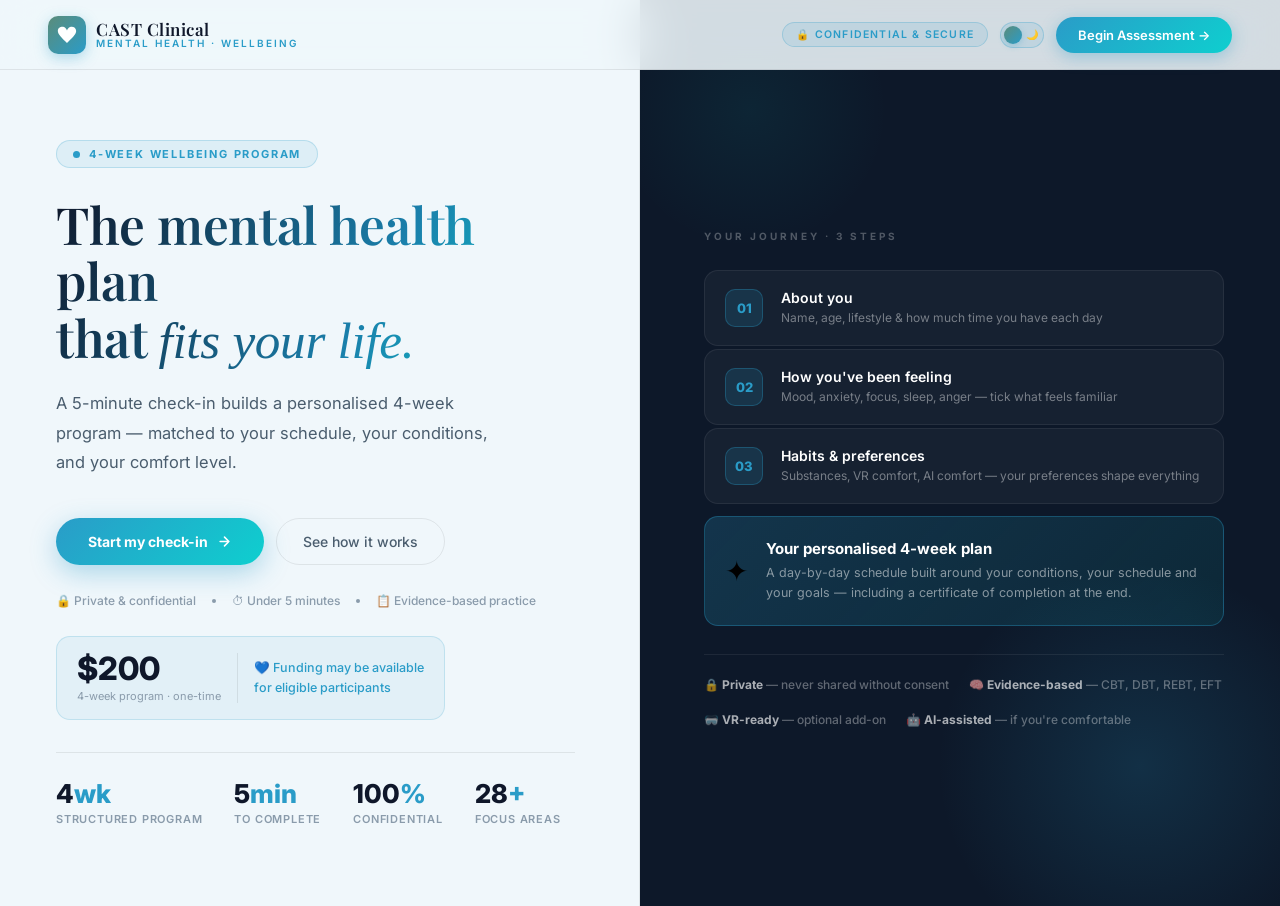
==== commit 148bc686: "Fix all static-fixable issues from assessment - SEO: meta description + Open Graph tags on both page" ====
--- a/index.html
+++ b/index.html
@@ -4,12 +4,21 @@
   <meta charset="UTF-8" />
   <meta name="viewport" content="width=device-width, initial-scale=1.0" />
   <title>CAST Clinical — Mental Health & Wellbeing Program</title>
+  <meta name="description" content="CAST Clinical — a personalised 4-week mental health and wellbeing program. Answer a 5-minute check-in and receive a structured daily plan grounded in evidence-based practice." />
+  <meta property="og:title" content="CAST Clinical — Your Personalised Wellbeing Program" />
+  <meta property="og:description" content="A 5-minute check-in builds a personalised 4-week mental health plan matched to your conditions, schedule and goals." />
+  <meta property="og:type" content="website" />
+  <meta property="og:url" content="https://fireflyxserenity.github.io/castclinical/" />
+  <meta name="twitter:card" content="summary" />
+  <meta name="twitter:title" content="CAST Clinical — Your Personalised Wellbeing Program" />
+  <meta name="twitter:description" content="A 5-minute check-in builds a personalised 4-week mental health plan." />
   <link rel="preconnect" href="https://fonts.googleapis.com" />
   <link href="https://fonts.googleapis.com/css2?family=Inter:wght@300;400;500;600;700;800&family=Playfair+Display:ital,wght@0,400;0,600;1,400;1,600&display=swap" rel="stylesheet" />
   <link rel="stylesheet" href="style.css" />
   <link rel="stylesheet" href="landing.css" />
 </head>
 <body>
+<script>if(localStorage.getItem('cast-theme')==='dark')document.body.classList.add('dark');</script>
 
 <!-- Aurora orbs — left side only -->
 <div class="aurora-layer" aria-hidden="true">
@@ -96,7 +105,7 @@
       </div>
       <div class="proof-item">
         <div class="proof-val">28<span>+</span></div>
-        <div class="proof-desc">Conditions Addressed</div>
+        <div class="proof-desc">Focus Areas</div>
       </div>
     </div>
   </div>
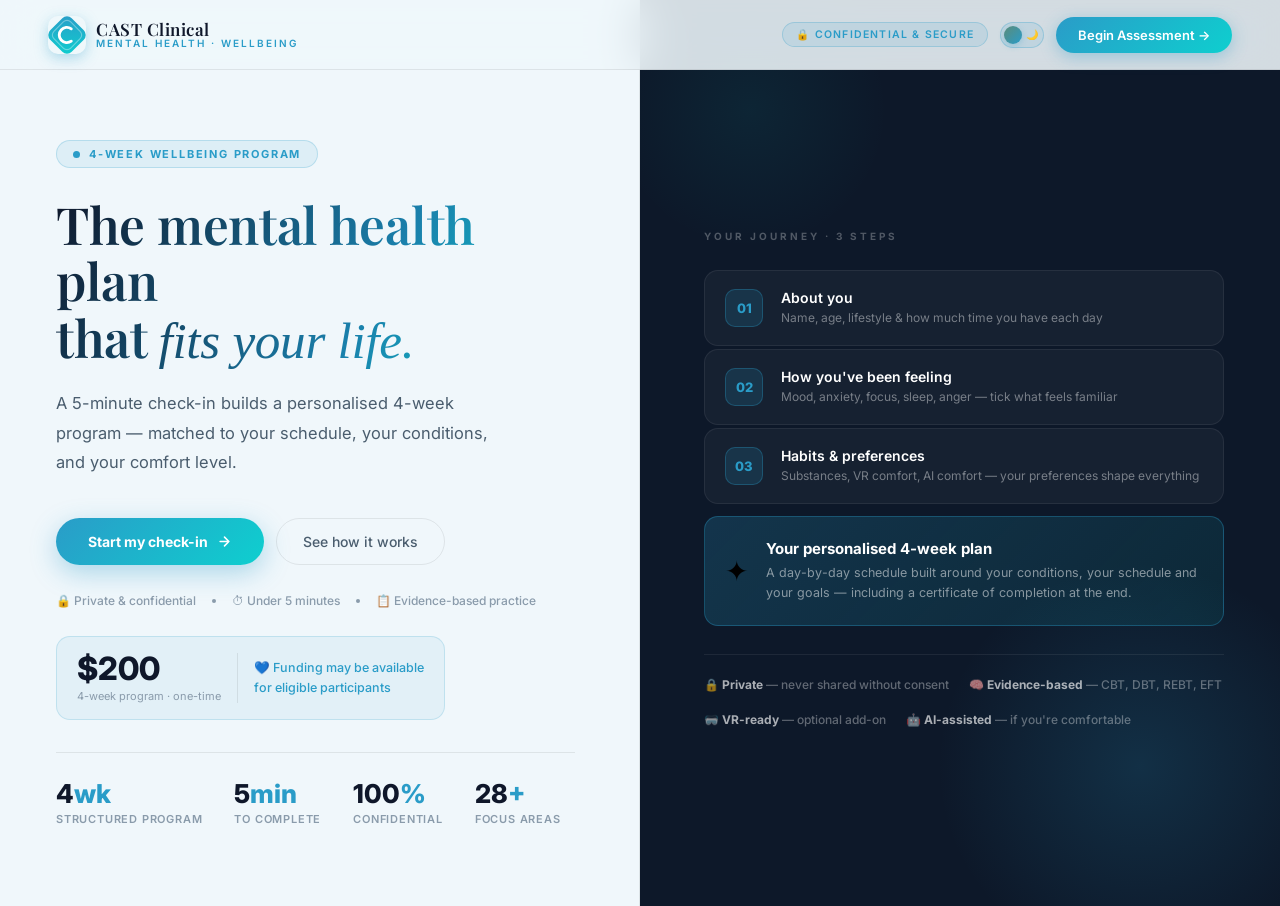
==== commit 05d8265f: "New logo mark: diamond-C SVG matching ChatGPT design in site teal gradient" ====
--- a/index.html
+++ b/index.html
@@ -31,8 +31,16 @@
 <header>
   <a class="logo" href="index.html" aria-label="CAST Clinical home">
     <div class="logo-mark">
-      <svg viewBox="0 0 24 24" xmlns="http://www.w3.org/2000/svg">
-        <path d="M12 21.593c-5.63-5.539-11-10.297-11-14.402 0-3.791 3.068-5.191 5.281-5.191 1.312 0 4.151.501 5.719 4.457 1.59-3.968 4.464-4.447 5.726-4.447 2.54 0 5.274 1.621 5.274 5.181 0 4.069-5.136 8.625-11 14.402z"/>
+      <svg viewBox="0 0 40 40" xmlns="http://www.w3.org/2000/svg" fill="none">
+        <defs>
+          <linearGradient id="lm-grad-b" x1="0" y1="0" x2="1" y2="1">
+            <stop offset="0%" stop-color="#2A9CC8"/>
+            <stop offset="100%" stop-color="#0ECFCF"/>
+          </linearGradient>
+        </defs>
+        <rect x="4" y="4" width="32" height="32" rx="7" ry="7" transform="rotate(45 20 20)" fill="url(#lm-grad-b)"/>
+        <rect x="7.5" y="7.5" width="25" height="25" rx="5.5" ry="5.5" transform="rotate(45 20 20)" fill="none" stroke="rgba(255,255,255,0.35)" stroke-width="1.2"/>
+        <path d="M24.5 13.5 A8 8 0 1 0 24.5 26.5" stroke="white" stroke-width="3" stroke-linecap="round" fill="none"/>
       </svg>
     </div>
     <div class="logo-text">
--- a/style.css
+++ b/style.css
@@ -22,17 +22,15 @@
 }
 
 .logo-mark {
-  width: 36px;
-  height: 36px;
-  background: linear-gradient(135deg, #5B8C7A, #2A9CC8);
-  border-radius: 8px;
+  width: 38px;
+  height: 38px;
   display: flex;
   align-items: center;
   justify-content: center;
   flex-shrink: 0;
 }
 
-.logo-mark svg { width: 20px; height: 20px; fill: white; }
+.logo-mark svg { width: 38px; height: 38px; }
 
 .logo-text {
   display: flex;
